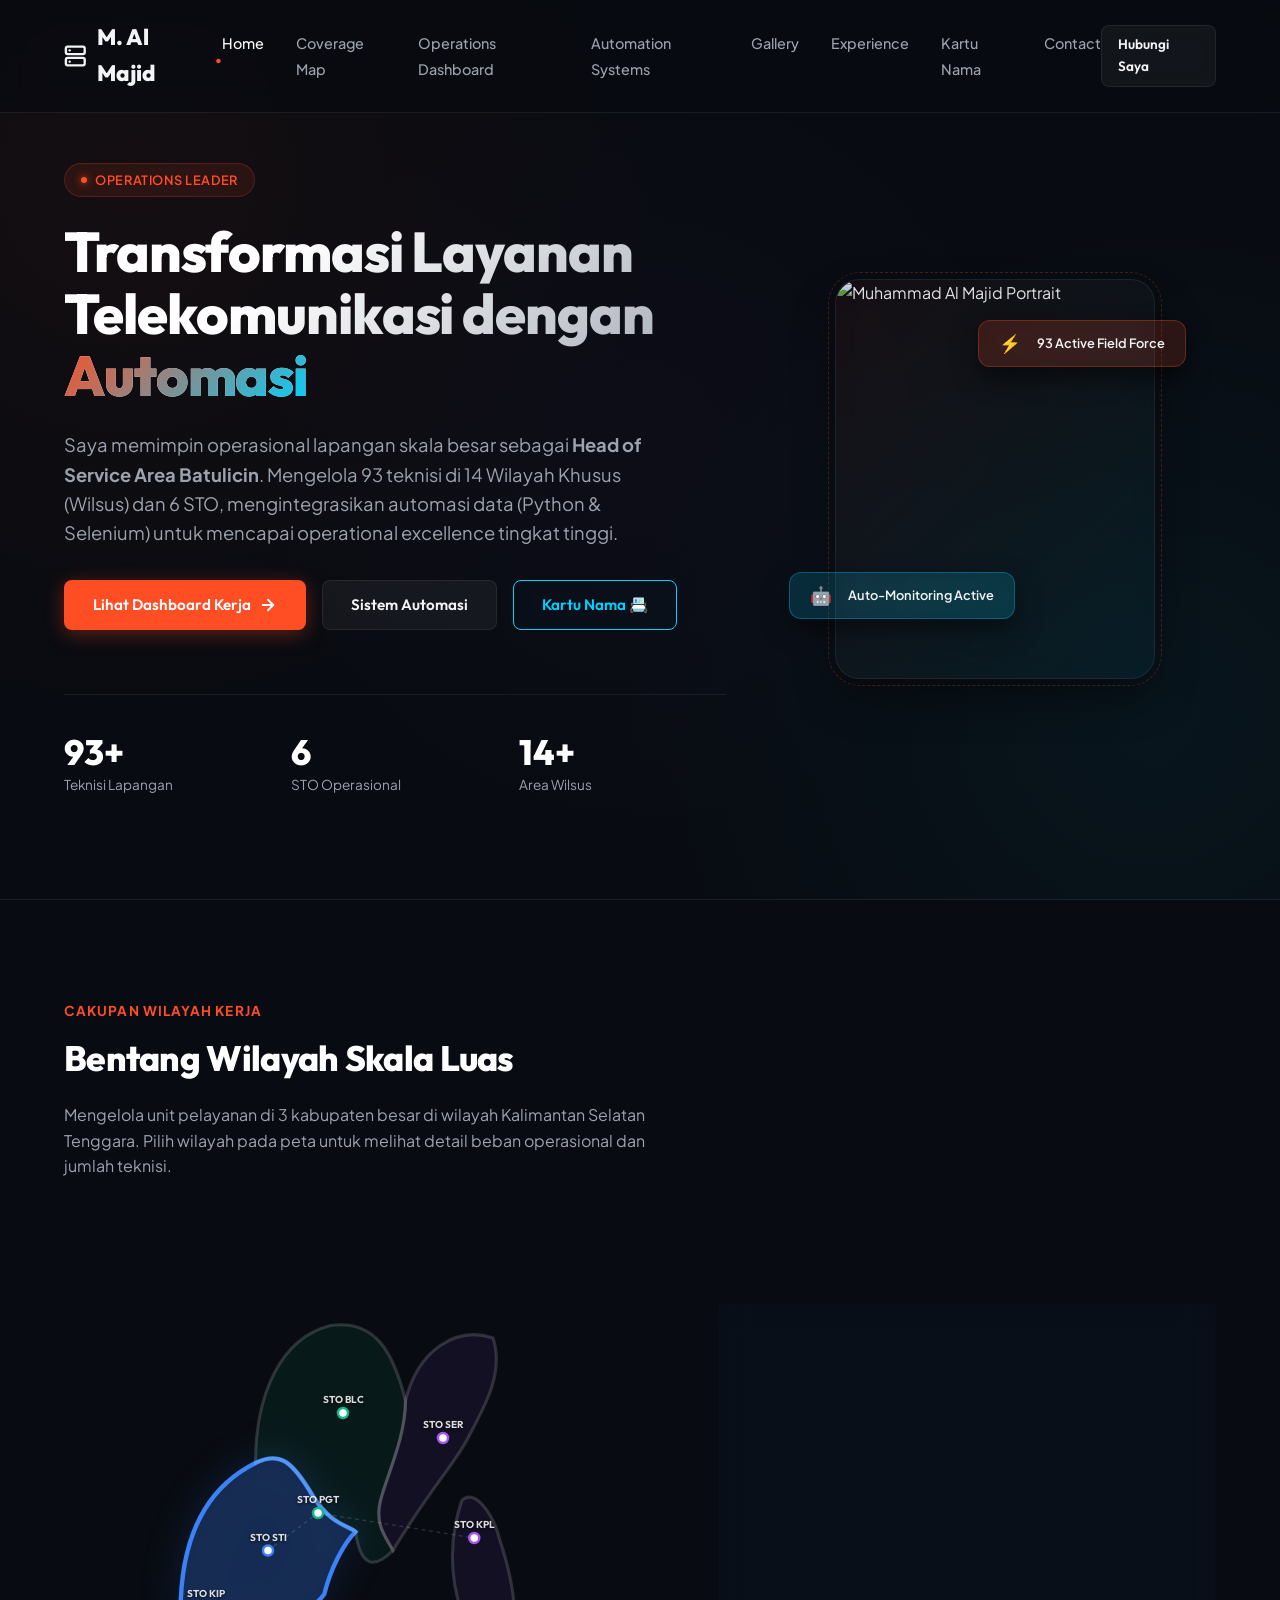
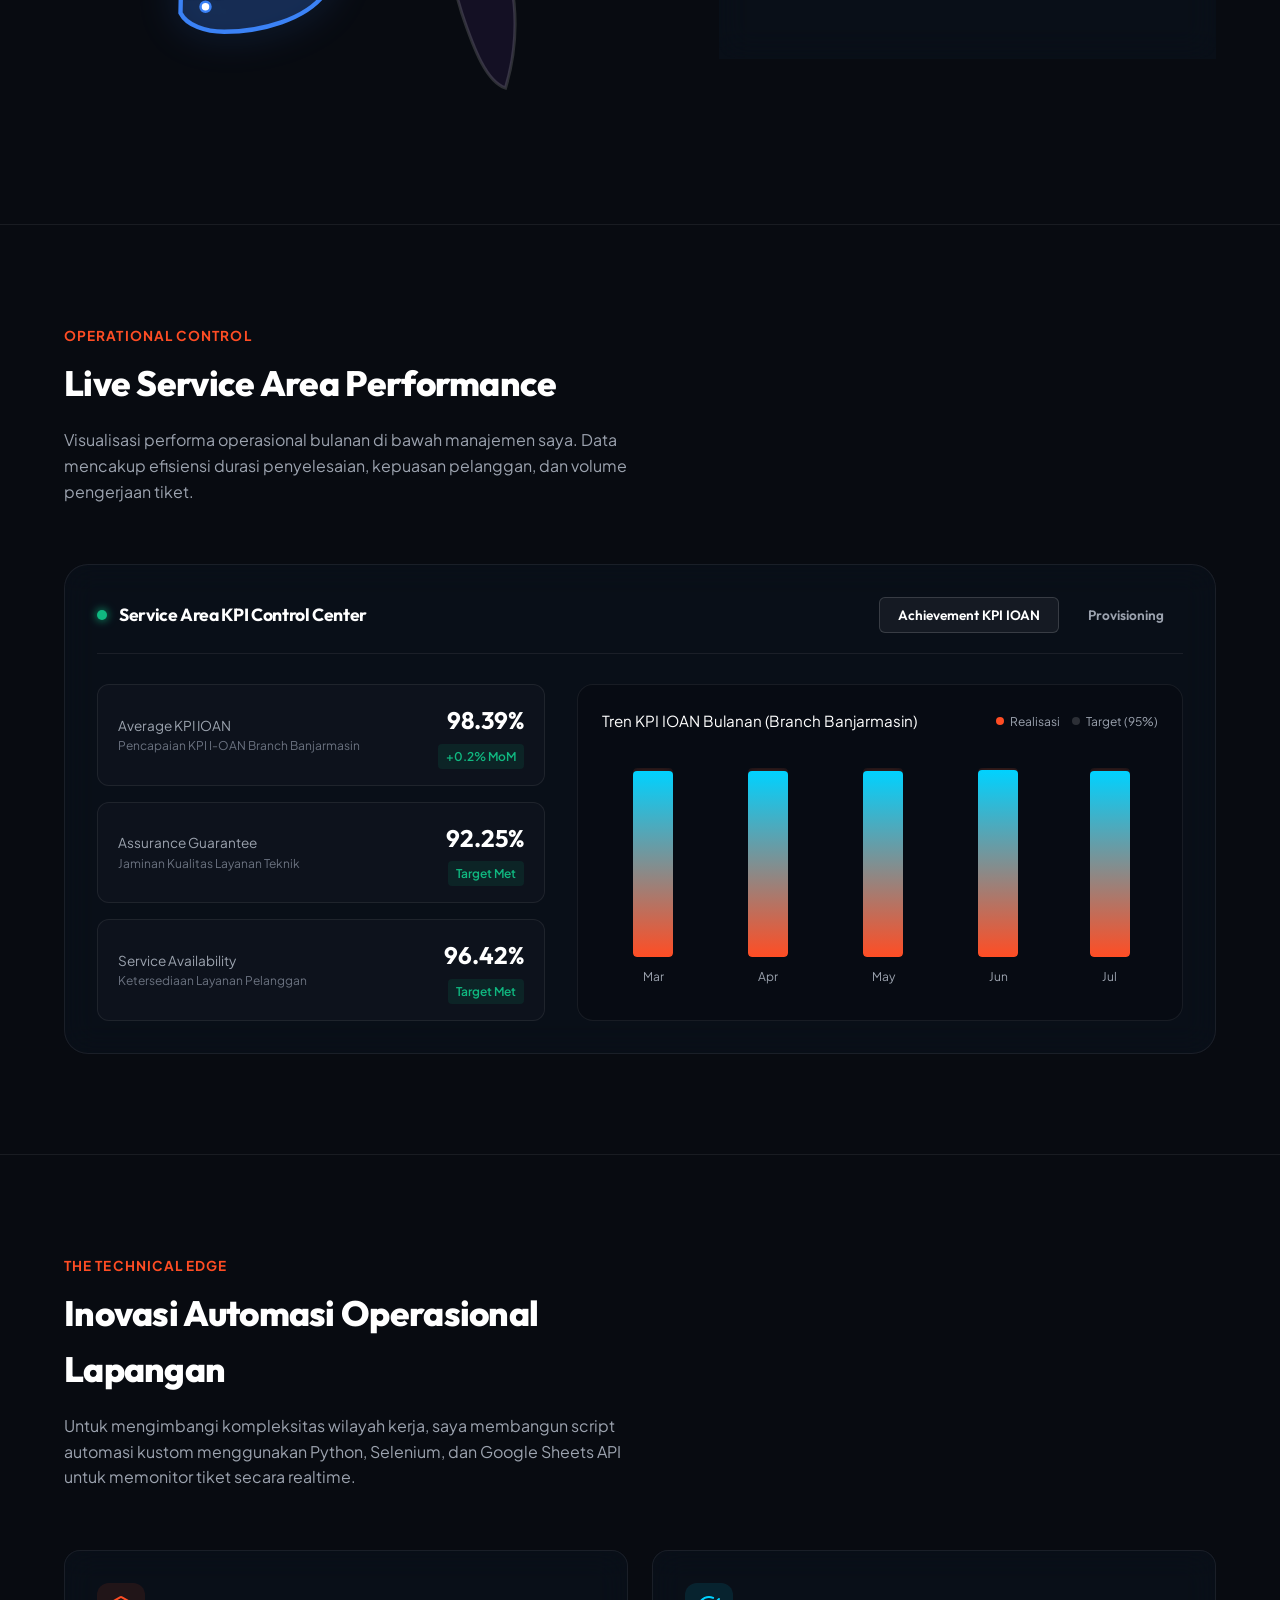
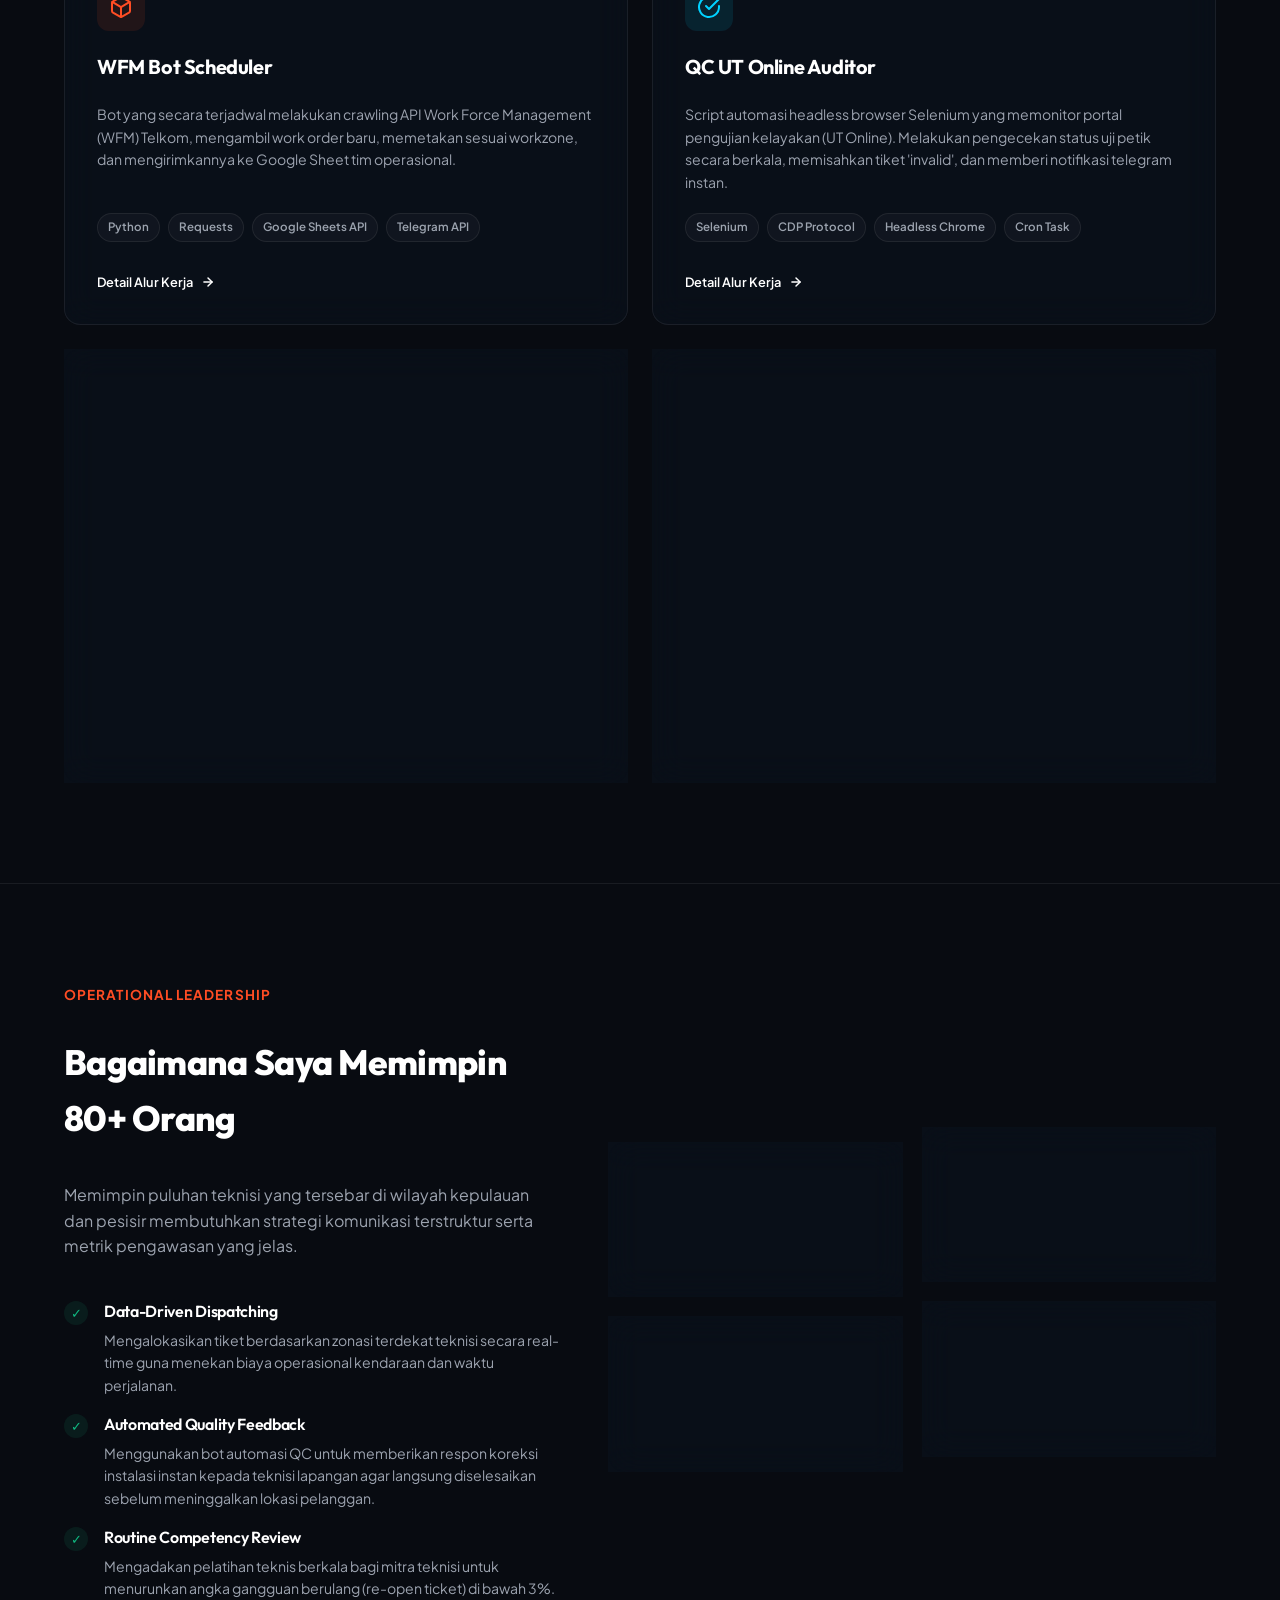
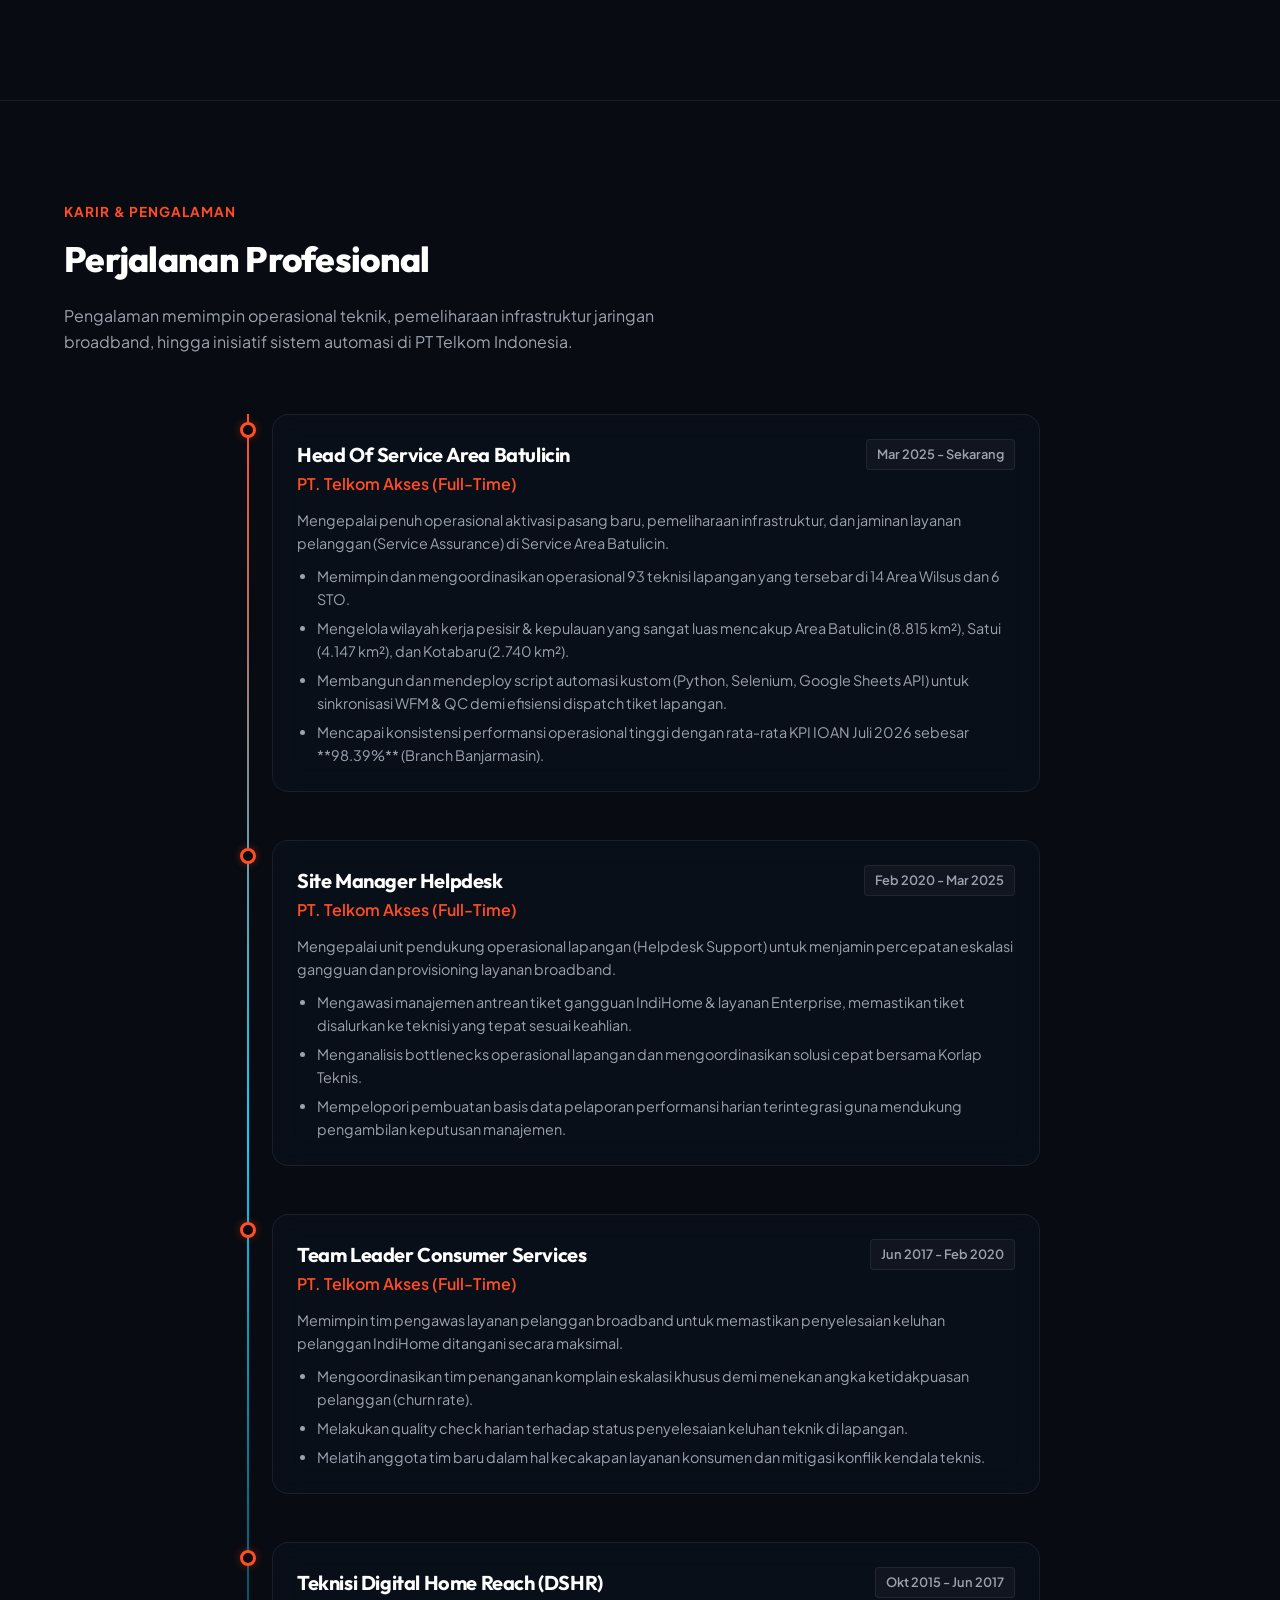
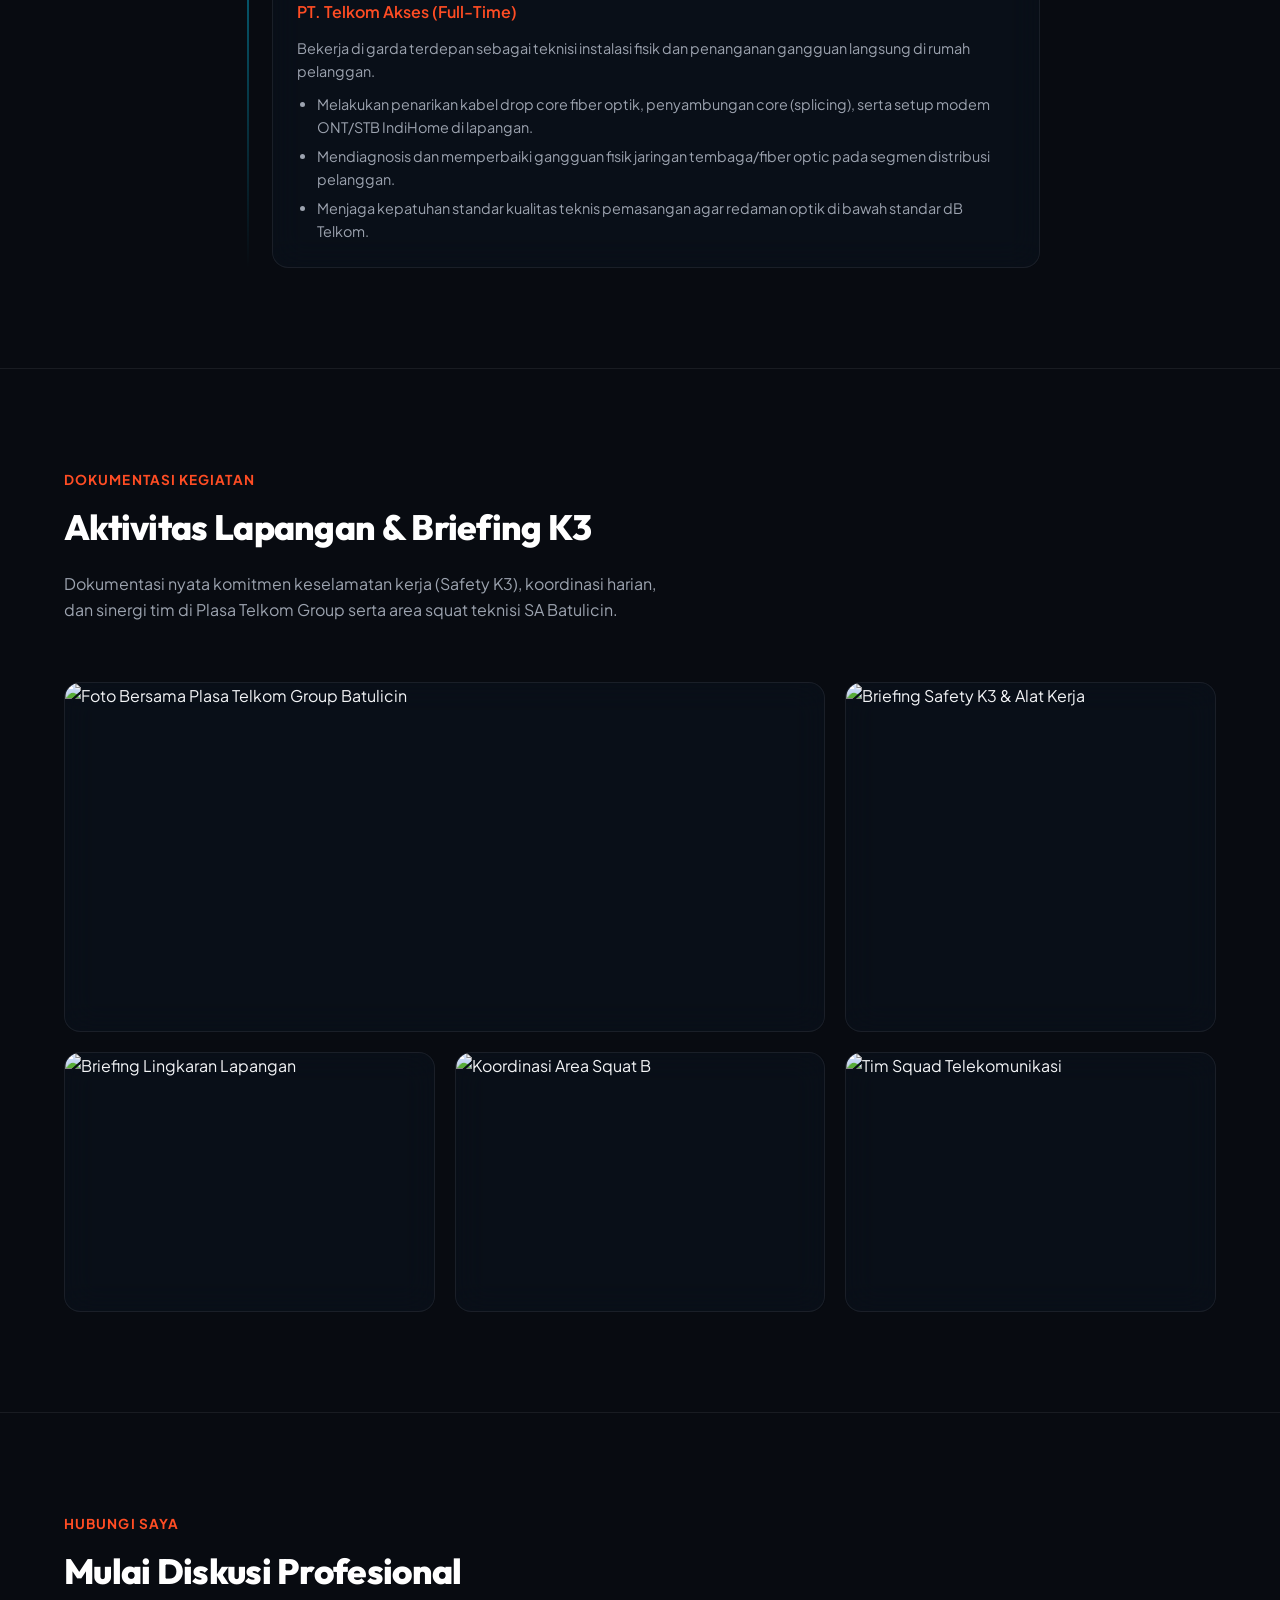
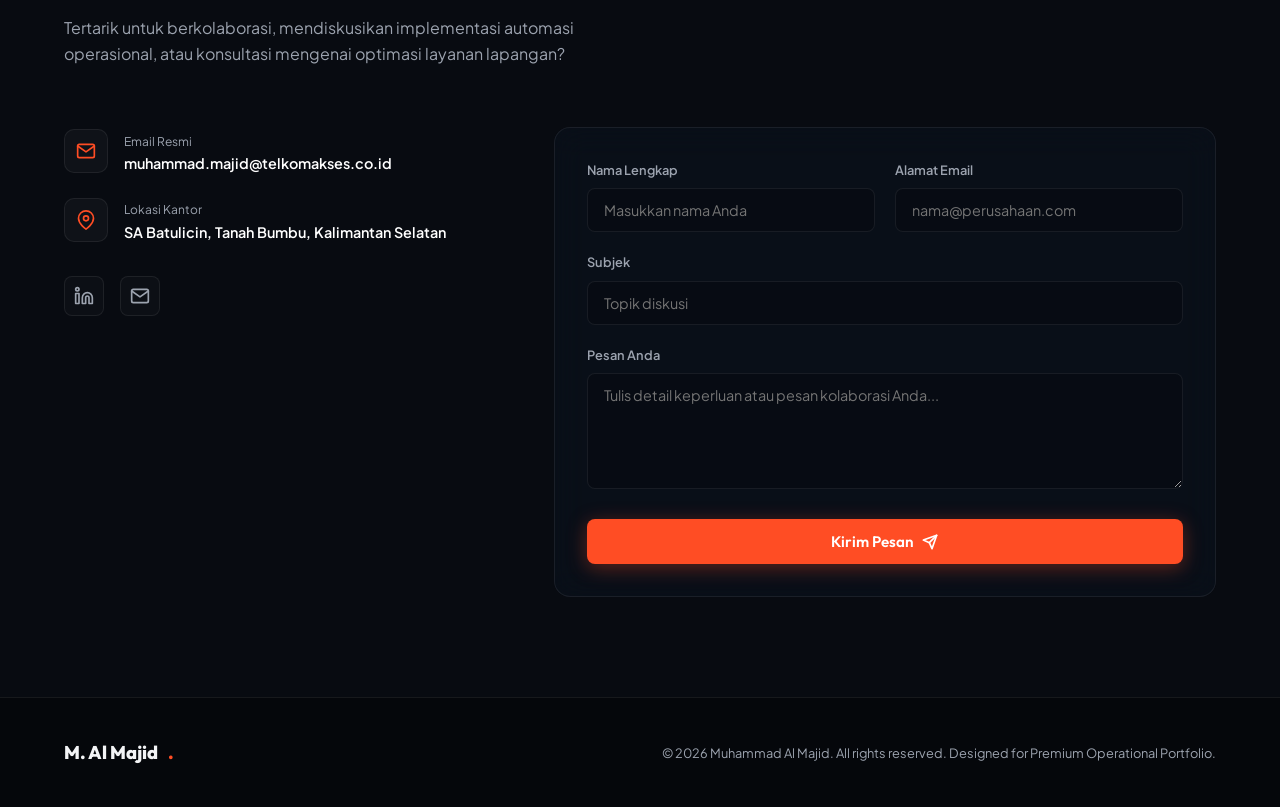
==== index.html @ 00df5379 "Add files via upload" ====
<!DOCTYPE html>
<html lang="id">
<head>
    <meta charset="UTF-8">
    <meta name="viewport" content="width=device-width, initial-scale=1.0">
    
    <!-- SEO Optimization -->
    <title>Muhammad Al Majid | Head of Service Area & Operations Automation Architect</title>
    <meta name="description" content="Portfolio professional Muhammad Al Majid - Head of Service Area SA Batulicin. Memimpin 80+ teknisi di 3 kabupaten dengan pendekatan modern berbasis automasi sistem (Python, Selenium, APIs).">
    <meta name="keywords" content="Muhammad Al Majid, Head of Service Area, SA Batulicin, Telkom Indonesia, WFM Automation, QC Automation, Operations Leader, Telecom Service Assurance">
    <meta name="author" content="Muhammad Al Majid">
    
    <!-- Stylesheets -->
    <link rel="stylesheet" href="styles.css">
</head>
<body>

    <!-- ==========================================================================
         NAVIGATION
         ========================================================================== -->
    <nav>
        <div class="container nav-container">
            <a href="#" class="logo" id="nav-logo">
                <svg width="24" height="24" viewBox="0 0 24 24" fill="none" stroke="currentColor" stroke-width="2.5" stroke-linecap="round" stroke-linejoin="round"><rect x="2" y="2" width="20" height="8" rx="2" ry="2"></rect><rect x="2" y="14" width="20" height="8" rx="2" ry="2"></rect><line x1="6" y1="6" x2="6.01" y2="6"></line><line x1="6" y1="18" x2="6.01" y2="18"></line></svg>
                M. Al Majid<span>.</span>
            </a>
            <ul class="nav-links">
                <li><a href="#home" class="active" id="link-home">Home</a></li>
                <li><a href="#coverage" id="link-coverage">Coverage Map</a></li>
                <li><a href="#dashboard" id="link-dashboard">Operations Dashboard</a></li>
                <li><a href="#automation" id="link-automation">Automation Systems</a></li>
                <li><a href="#gallery" id="link-gallery">Gallery</a></li>
                <li><a href="#experience" id="link-experience">Experience</a></li>
                <li><a href="card.html" id="link-card">Kartu Nama</a></li>
                <li><a href="#contact" id="link-contact">Contact</a></li>
            </ul>
            <a href="#contact" class="btn btn-secondary" style="padding: 8px 16px; font-size: 0.85rem;" id="nav-cta">Hubungi Saya</a>
        </div>
    </nav>

    <!-- ==========================================================================
         HERO SECTION
         ========================================================================== -->
    <section id="home" class="hero">
        <div class="container hero-grid">
            <div class="hero-content">
                <div class="hero-badge" id="hero-badge-tag">
                    <span></span> Operations Leader
                </div>
                <h1 class="hero-title text-gradient" id="hero-main-title">
                    Transformasi Layanan Telekomunikasi dengan <span class="text-gradient-primary">Automasi</span>
                </h1>
                <p class="hero-subtitle" id="hero-desc">
                    Saya memimpin operasional lapangan skala besar sebagai <strong>Head of Service Area Batulicin</strong>. Mengelola 93 teknisi di 14 Wilayah Khusus (Wilsus) dan 6 STO, mengintegrasikan automasi data (Python & Selenium) untuk mencapai operational excellence tingkat tinggi.
                </p>
                <div class="hero-actions">
                    <a href="#dashboard" class="btn btn-primary" id="hero-btn-primary">
                        Lihat Dashboard Kerja
                        <svg width="18" height="18" viewBox="0 0 24 24" fill="none" stroke="currentColor" stroke-width="2.5" stroke-linecap="round" stroke-linejoin="round"><line x1="5" y1="12" x2="19" y2="12"></line><polyline points="12 5 19 12 12 19"></polyline></svg>
                    </a>
                    <a href="#automation" class="btn btn-secondary" id="hero-btn-secondary">Sistem Automasi</a>
                    <a href="card.html" class="btn btn-secondary" id="hero-btn-card" style="border-color: var(--secondary); color: var(--secondary); background: rgba(0, 210, 255, 0.02); display: inline-flex; align-items: center; gap: 8px;">
                        Kartu Nama 📇
                    </a>
                </div>
                <div class="hero-stats">
                    <div class="stat-item" id="stat-technicians">
                        <span class="stat-number" data-target="93">0</span>
                        <span class="stat-label">Teknisi Lapangan</span>
                    </div>
                    <div class="stat-item" id="stat-regencies">
                        <span class="stat-number" data-target="6">0</span>
                        <span class="stat-label">STO Operasional</span>
                    </div>
                    <div class="stat-item" id="stat-sla">
                        <span class="stat-number" data-target="14">0</span>
                        <span class="stat-label">Area Wilsus</span>
                    </div>
                </div>
            </div>
            
            <div class="hero-visual" id="hero-visual-graphics">
                <div class="profile-image-container">
                    <img src="img/profile.png" alt="Muhammad Al Majid Portrait" class="profile-img">
                    <div class="glass-card tech-floating-card floating-card-1" style="background: rgba(255, 77, 36, 0.15); border-color: rgba(255, 77, 36, 0.3);">
                        <span style="font-size: 1.1rem; margin-right: 6px; line-height: 1;">⚡</span>
                        <span>93 Active Field Force</span>
                    </div>
                    <div class="glass-card tech-floating-card floating-card-2" style="background: rgba(0, 210, 255, 0.15); border-color: rgba(0, 210, 255, 0.3);">
                        <span style="font-size: 1.1rem; margin-right: 6px; line-height: 1;">🤖</span>
                        <span>Auto-Monitoring Active</span>
                    </div>
                </div>
            </div>
        </div>
    </section>

    <!-- ==========================================================================
         INTERACTIVE COVERAGE MAP SECTION
         ========================================================================== -->
    <section id="coverage">
        <div class="container">
            <div class="section-header" id="coverage-header">
                <span class="section-pretitle">Cakupan Wilayah Kerja</span>
                <h2 class="section-title">Bentang Wilayah Skala Luas</h2>
                <p class="section-desc">Mengelola unit pelayanan di 3 kabupaten besar di wilayah Kalimantan Selatan Tenggara. Pilih wilayah pada peta untuk melihat detail beban operasional dan jumlah teknisi.</p>
            </div>
            
            <div class="map-grid">
                <div class="map-container" id="map-interactive-wrapper">
                    <!-- SVG Map representing Kotabaru, Batulicin, Satui with high fidelity curves and STO nodes -->
                    <svg class="map-svg" viewBox="0 0 400 350" id="map-svg-element">
                        <g>
                            <!-- Satui (Blue/Accent) -->
                            <path class="map-region region-satui active" data-region="satui" d="M 50,280 C 50,220 70,180 110,160 C 130,150 140,160 155,185 C 170,210 185,210 190,215 C 180,225 170,245 165,265 C 150,285 115,295 85,295 C 70,295 55,290 50,280 Z"></path>
                            <!-- Batulicin (Green/Primary) -->
                            <path class="map-region region-batulicin" data-region="batulicin" d="M 110,160 C 110,105 130,60 170,50 C 205,45 220,70 230,110 C 230,140 215,170 210,190 C 205,210 215,220 220,230 C 210,240 195,250 190,215 C 185,210 170,210 155,185 C 140,160 130,150 110,160 Z"></path>
                            <!-- Kotabaru Mainland (Purple/Secondary) -->
                            <path class="map-region region-kotabaru" data-region="kotabaru" d="M 230,110 C 240,70 270,50 300,60 C 310,90 290,120 280,140 C 270,160 250,180 220,230 C 215,220 205,210 210,190 C 215,170 230,140 230,110 Z"></path>
                            <!-- Kotabaru Island/Pulau Laut (Purple/Secondary) -->
                            <path class="map-region region-kotabaru" data-region="kotabaru" d="M 275,190 C 285,180 300,200 305,220 C 315,250 325,290 310,340 C 295,335 285,310 275,280 C 265,250 265,220 275,190 Z"></path>
                            
                            <!-- Custom styling map markers / connections -->
                            <line x1="160" y1="200" x2="285" y2="220" stroke="rgba(255,255,255,0.15)" stroke-dasharray="3,3"></line>
                            <line x1="120" y1="230" x2="160" y2="200" stroke="rgba(255,255,255,0.15)" stroke-dasharray="3,3"></line>

                            <!-- STO pulsing markers -->
                            <g class="sto-markers">
                                <circle cx="180" cy="120" r="4" class="sto-dot" data-sto="BLC"></circle>
                                <text x="180" y="112" class="sto-text">STO BLC</text>
                                
                                <circle cx="160" cy="200" r="4" class="sto-dot" data-sto="PGT"></circle>
                                <text x="160" y="192" class="sto-text">STO PGT</text>
                                
                                <circle cx="120" cy="230" r="4" class="sto-dot" data-sto="STI"></circle>
                                <text x="120" y="222" class="sto-text">STO STI</text>
                                
                                <circle cx="70" cy="275" r="4" class="sto-dot" data-sto="KIP"></circle>
                                <text x="70" y="267" class="sto-text">STO KIP</text>
                                
                                <circle cx="260" cy="140" r="4" class="sto-dot" data-sto="SER"></circle>
                                <text x="260" y="132" class="sto-text">STO SER</text>
                                
                                <circle cx="285" cy="220" r="4" class="sto-dot" data-sto="KPL"></circle>
                                <text x="285" y="212" class="sto-text">STO KPL</text>
                            </g>
                        </g>
                    </svg>
                </div>
                
                <div class="map-details" id="map-details-area">
                    <!-- Dinamic card updated by JS -->
                    <div class="glass-card map-details-card" id="region-card">
                        <h3 id="region-title"><span style="background-color: #3b82f6;"></span> Area Satui</h3>
                        <div class="map-stats-grid">
                            <div class="map-stat-box">
                                <span class="map-stat-val" id="val-technicians">30 Orang</span>
                                <span class="map-stat-lbl">Teknisi Aktif</span>
                            </div>
                            <div class="map-stat-box">
                                <span class="map-stat-val" id="val-workzones">2 STO</span>
                                <span class="map-stat-lbl">Workzone (STI, KIP)</span>
                            </div>
                            <div class="map-stat-box">
                                <span class="map-stat-val" id="val-volume">110 Order/Day</span>
                                <span class="map-stat-lbl">Volume Tiket Harian</span>
                            </div>
                            <div class="map-stat-box">
                                <span class="map-stat-val" id="val-sla">98.6%</span>
                                <span class="map-stat-lbl">KPI IOAN Achievement</span>
                            </div>
                        </div>
                    </div>
                </div>
            </div>
        </div>
    </section>

    <!-- ==========================================================================
         OPERATIONS DASHBOARD SECTION
         ========================================================================== -->
    <section id="dashboard">
        <div class="container">
            <div class="section-header" id="dashboard-header">
                <span class="section-pretitle">Operational Control</span>
                <h2 class="section-title">Live Service Area Performance</h2>
                <p class="section-desc">Visualisasi performa operasional bulanan di bawah manajemen saya. Data mencakup efisiensi durasi penyelesaian, kepuasan pelanggan, dan volume pengerjaan tiket.</p>
            </div>
            
            <div class="glass-card dashboard-card" id="dashboard-panel">
                <div class="dashboard-nav">
                    <div class="dashboard-title-area">
                        <div class="dashboard-pulse"></div>
                        <h3 style="font-size: 1.1rem;">Service Area KPI Control Center</h3>
                    </div>
                    <div class="dashboard-tabs" id="dash-tabs">
                        <button class="tab-btn active" data-tab="sla" id="btn-tab-sla">Achievement KPI IOAN</button>
                        <button class="tab-btn" data-tab="mttr" id="btn-tab-mttr">Provisioning</button>
                    </div>
                </div>
                
                <div class="dashboard-body">
                    <div class="dashboard-metrics" id="dash-metrics-container">
                        <!-- Content dynamically loaded by JS -->
                        <div class="metric-row">
                            <div class="metric-info">
                                <span class="metric-name">Average KPI IOAN</span>
                                <span class="metric-desc">Pencapaian KPI I-OAN Branch Banjarmasin</span>
                            </div>
                            <div style="display:flex; flex-direction:column; align-items:flex-end;">
                                <span class="metric-value" id="val-metric-main">98.39%</span>
                                <span class="metric-trend trend-up" id="val-metric-sub">+0.2% MoM</span>
                            </div>
                        </div>
                        <div class="metric-row">
                            <div class="metric-info">
                                <span class="metric-name">Assurance Guarantee</span>
                                <span class="metric-desc">Jaminan Kualitas Layanan Teknik</span>
                            </div>
                            <div style="display:flex; flex-direction:column; align-items:flex-end;">
                                <span class="metric-value" id="val-metric-sec1">92.25%</span>
                                <span class="metric-trend trend-up">Target Met</span>
                            </div>
                        </div>
                        <div class="metric-row">
                            <div class="metric-info">
                                <span class="metric-name">Service Availability</span>
                                <span class="metric-desc">Ketersediaan Layanan Pelanggan</span>
                            </div>
                            <div style="display:flex; flex-direction:column; align-items:flex-end;">
                                <span class="metric-value" id="val-metric-sec2">96.42%</span>
                                <span class="metric-trend trend-up">Target Met</span>
                            </div>
                        </div>
                    </div>
                    
                    <div class="visualization-panel">
                        <div class="chart-header">
                            <span class="chart-title" id="chart-panel-title">Tren KPI IOAN Bulanan (Branch Banjarmasin)</span>
                            <div class="chart-legend">
                                <div class="legend-item"><span class="legend-color" style="background: var(--primary);"></span> Realisasi</div>
                                <div class="legend-item"><span class="legend-color" style="background: rgba(255,255,255,0.15);"></span> Target (95%)</div>
                            </div>
                        </div>
                        
                        <div class="chart-content" id="chart-container">
                            <!-- Custom CSS-based Bars loaded by JS -->
                            <div class="chart-bar-wrapper">
                                <div class="chart-value-hover">98.1%</div>
                                <div class="chart-bar-container">
                                    <div class="chart-bar" style="height: 98.1%;"></div>
                                </div>
                                <span class="chart-label">Mar</span>
                            </div>
                            <div class="chart-bar-wrapper">
                                <div class="chart-value-hover">98.4%</div>
                                <div class="chart-bar-container">
                                    <div class="chart-bar" style="height: 98.4%;"></div>
                                </div>
                                <span class="chart-label">Apr</span>
                            </div>
                            <div class="chart-bar-wrapper">
                                <div class="chart-value-hover">98.2%</div>
                                <div class="chart-bar-container">
                                    <div class="chart-bar" style="height: 98.2%;"></div>
                                </div>
                                <span class="chart-label">May</span>
                            </div>
                            <div class="chart-bar-wrapper">
                                <div class="chart-value-hover">98.5%</div>
                                <div class="chart-bar-container">
                                    <div class="chart-bar" style="height: 98.5%;"></div>
                                </div>
                                <span class="chart-label">Jun</span>
                            </div>
                            <div class="chart-bar-wrapper">
                                <div class="chart-value-hover">98.39%</div>
                                <div class="chart-bar-container">
                                    <div class="chart-bar" style="height: 98.39%;"></div>
                                </div>
                                <span class="chart-label">Jul</span>
                            </div>
                        </div>
                    </div>
            </div>
        </div>
    </section>

    <!-- ==========================================================================
         AUTOMATION SYSTEMS SHOWCASE SECTION
         ========================================================================== -->
    <section id="automation">
        <div class="container">
            <div class="section-header" id="automation-header">
                <span class="section-pretitle">The Technical Edge</span>
                <h2 class="section-title">Inovasi Automasi Operasional Lapangan</h2>
                <p class="section-desc">Untuk mengimbangi kompleksitas wilayah kerja, saya membangun script automasi kustom menggunakan Python, Selenium, dan Google Sheets API untuk memonitor tiket secara realtime.</p>
            </div>
            
            <div class="automation-grid" id="automation-cards-wrapper">
                <!-- WFM Automation Card -->
                <div class="glass-card auto-card" id="card-wfm-bot">
                    <div class="auto-icon-wrapper">
                        <svg width="24" height="24" viewBox="0 0 24 24" fill="none" stroke="currentColor" stroke-width="2" stroke-linecap="round" stroke-linejoin="round"><path d="M21 16V8a2 2 0 0 0-1-1.73l-7-4a2 2 0 0 0-2 0l-7 4A2 2 0 0 0 3 8v8a2 2 0 0 0 1 1.73l7 4a2 2 0 0 0 2 0l7-4A2 2 0 0 0 21 16z"></path><polyline points="3.27 6.96 12 12.01 20.73 6.96"></polyline><line x1="12" y1="22.08" x2="12" y2="12"></line></svg>
                    </div>
                    <h3 class="auto-title">WFM Bot Scheduler</h3>
                    <p class="auto-desc">Bot yang secara terjadwal melakukan crawling API Work Force Management (WFM) Telkom, mengambil work order baru, memetakan sesuai workzone, dan mengirimkannya ke Google Sheet tim operasional.</p>
                    <div class="auto-tech-tags">
                        <span class="tech-tag">Python</span>
                        <span class="tech-tag">Requests</span>
                        <span class="tech-tag">Google Sheets API</span>
                        <span class="tech-tag">Telegram API</span>
                    </div>
                    <span class="auto-btn">
                        Detail Alur Kerja
                        <svg width="14" height="14" viewBox="0 0 24 24" fill="none" stroke="currentColor" stroke-width="2.5" stroke-linecap="round" stroke-linejoin="round"><line x1="5" y1="12" x2="19" y2="12"></line><polyline points="12 5 19 12 12 19"></polyline></svg>
                    </span>
                </div>
                
                <!-- UT online QC Automation Card -->
                <div class="glass-card auto-card" id="card-qc-bot">
                    <div class="auto-icon-wrapper">
                        <svg width="24" height="24" viewBox="0 0 24 24" fill="none" stroke="currentColor" stroke-width="2" stroke-linecap="round" stroke-linejoin="round"><path d="M22 11.08V12a10 10 0 1 1-5.93-9.14"></path><polyline points="22 4 12 14.01 9 11.01"></polyline></svg>
                    </div>
                    <h3 class="auto-title">QC UT Online Auditor</h3>
                    <p class="auto-desc">Script automasi headless browser Selenium yang memonitor portal pengujian kelayakan (UT Online). Melakukan pengecekan status uji petik secara berkala, memisahkan tiket 'invalid', dan memberi notifikasi telegram instan.</p>
                    <div class="auto-tech-tags">
                        <span class="tech-tag">Selenium</span>
                        <span class="tech-tag">CDP Protocol</span>
                        <span class="tech-tag">Headless Chrome</span>
                        <span class="tech-tag">Cron Task</span>
                    </div>
                    <span class="auto-btn">
                        Detail Alur Kerja
                        <svg width="14" height="14" viewBox="0 0 24 24" fill="none" stroke="currentColor" stroke-width="2.5" stroke-linecap="round" stroke-linejoin="round"><line x1="5" y1="12" x2="19" y2="12"></line><polyline points="12 5 19 12 12 19"></polyline></svg>
                    </span>
                </div>
                
                <!-- Kawan Scraper Card -->
                <div class="glass-card auto-card" id="card-kawan-scraper">
                    <div class="auto-icon-wrapper">
                        <svg width="24" height="24" viewBox="0 0 24 24" fill="none" stroke="currentColor" stroke-width="2" stroke-linecap="round" stroke-linejoin="round"><path d="M17 21v-2a4 4 0 0 0-4-4H5a4 4 0 0 0-4 4v2"></path><circle cx="9" cy="7" r="4"></circle><path d="M23 21v-2a4 4 0 0 0-3-3.87"></path><path d="M16 3.13a4 4 0 0 1 0 7.75"></path></svg>
                    </div>
                    <h3 class="auto-title">Kawan Assurance Sync</h3>
                    <p class="auto-desc">Mengintegrasikan data performa gangguan lapangan per sektor secara Month-to-Date (MTD). Memanfaatkan autentikasi cookie browser aktif untuk mengunduh laporan status jaminan kualitas layanan.</p>
                    <div class="auto-tech-tags">
                        <span class="tech-tag">Python Pandas</span>
                        <span class="tech-tag">Requests Session</span>
                        <span class="tech-tag">Cookie Sharing</span>
                        <span class="tech-tag">GSpread</span>
                    </div>
                    <span class="auto-btn">
                        Detail Alur Kerja
                        <svg width="14" height="14" viewBox="0 0 24 24" fill="none" stroke="currentColor" stroke-width="2.5" stroke-linecap="round" stroke-linejoin="round"><line x1="5" y1="12" x2="19" y2="12"></line><polyline points="12 5 19 12 12 19"></polyline></svg>
                    </span>
                </div>

                <!-- IBooster Bima Card (Proactive FFG) -->
                <div class="glass-card auto-card" id="card-ibooster-bot">
                    <div class="auto-icon-wrapper" style="background: rgba(168, 85, 247, 0.1); border-color: rgba(168, 85, 247, 0.2); color: var(--purple-glow);">
                        <svg width="24" height="24" viewBox="0 0 24 24" fill="none" stroke="currentColor" stroke-width="2" stroke-linecap="round" stroke-linejoin="round" style="color: #a855f7;"><path d="M18 8A6 6 0 0 0 6 8c0 7-3 9-3 9h18s-3-2-3-9"></path><path d="M13.73 21a2 2 0 0 1-3.46 0"></path><path d="M2 10h4"></path><path d="M22 10h-4"></path></svg>
                    </div>
                    <h3 class="auto-title">IBooster Bima Sync (Proactive FFG)</h3>
                    <p class="auto-desc">Bot mitigasi preventif FFG yang memantau status port loss power secara real-time (iBooster DB Access). Jika ada kendala jaringan, bot otomatis mengabari pelanggan via WhatsApp sebelum mereka melapor (preventif), kemudian meneruskan balasan mereka ke grup Telegram teknisi agar langsung diperbaiki.</p>
                    <div class="auto-tech-tags">
                        <span class="tech-tag">Python Selenium</span>
                        <span class="tech-tag">gspread</span>
                        <span class="tech-tag">iBooster API</span>
                        <span class="tech-tag">WhatsApp Gateway API</span>
                        <span class="tech-tag">Telegram Bot API</span>
                    </div>
                    <span class="auto-btn">
                        Detail Alur Kerja
                        <svg width="14" height="14" viewBox="0 0 24 24" fill="none" stroke="currentColor" stroke-width="2.5" stroke-linecap="round" stroke-linejoin="round"><line x1="5" y1="12" x2="19" y2="12"></line><polyline points="12 5 19 12 12 19"></polyline></svg>
                    </span>
                </div>
            </div>
        </div>
    </section>

    <!-- ==========================================================================
         LEADERSHIP METRICS
         ========================================================================== -->
    <section id="leadership">
        <div class="container">
            <div class="leadership-grid" id="leadership-wrapper">
                <div class="leadership-content" id="leadership-core-values">
                    <span class="section-pretitle">Operational Leadership</span>
                    <h2 class="section-title">Bagaimana Saya Memimpin 80+ Orang</h2>
                    <p class="section-desc" style="color: var(--text-secondary); margin-bottom: 20px;">Memimpin puluhan teknisi yang tersebar di wilayah kepulauan dan pesisir membutuhkan strategi komunikasi terstruktur serta metrik pengawasan yang jelas.</p>
                    
                    <ul class="value-list">
                        <li class="value-item">
                            <div class="value-icon">✓</div>
                            <div class="value-text">
                                <h4>Data-Driven Dispatching</h4>
                                <p>Mengalokasikan tiket berdasarkan zonasi terdekat teknisi secara real-time guna menekan biaya operasional kendaraan dan waktu perjalanan.</p>
                            </div>
                        </li>
                        <li class="value-item">
                            <div class="value-icon">✓</div>
                            <div class="value-text">
                                <h4>Automated Quality Feedback</h4>
                                <p>Menggunakan bot automasi QC untuk memberikan respon koreksi instalasi instan kepada teknisi lapangan agar langsung diselesaikan sebelum meninggalkan lokasi pelanggan.</p>
                            </div>
                        </li>
                        <li class="value-item">
                            <div class="value-icon">✓</div>
                            <div class="value-text">
                                <h4>Routine Competency Review</h4>
                                <p>Mengadakan pelatihan teknis berkala bagi mitra teknisi untuk menurunkan angka gangguan berulang (re-open ticket) di bawah 3%.</p>
                            </div>
                        </li>
                    </ul>
                </div>
                
                <div class="leadership-visual" id="leadership-kpis">
                    <div class="glass-card ld-card">
                        <svg width="32" height="32" viewBox="0 0 24 24" fill="none" stroke="currentColor" stroke-width="2" stroke-linecap="round" stroke-linejoin="round"><circle cx="12" cy="12" r="10"></circle><polyline points="12 6 12 12 16 14"></polyline></svg>
                        <h4 class="text-gradient">2.1 Jam</h4>
                        <p>Rata-rata MTTR Gangguan</p>
                    </div>
                    <div class="glass-card ld-card">
                        <svg width="32" height="32" viewBox="0 0 24 24" fill="none" stroke="currentColor" stroke-width="2" stroke-linecap="round" stroke-linejoin="round"><path d="M14 9V5a3 3 0 0 0-3-3l-4 9v11h11.28a2 2 0 0 0 2-1.7l1.38-9a2 2 0 0 0-2-2.3zM7 22H4a2 2 0 0 1-2-2v-7a2 2 0 0 1 2-2h3"></path></svg>
                        <h4 class="text-gradient">98.4%</h4>
                        <p>Customer Satisfaction Score</p>
                    </div>
                    <div class="glass-card ld-card">
                        <svg width="32" height="32" viewBox="0 0 24 24" fill="none" stroke="currentColor" stroke-width="2" stroke-linecap="round" stroke-linejoin="round"><path d="M22 11.08V12a10 10 0 1 1-5.93-9.14"></path><polyline points="22 4 12 14.01 9 11.01"></polyline></svg>
                        <h4 class="text-gradient">&lt; 3.0%</h4>
                        <p>Re-Open Ticket Rate</p>
                    </div>
                    <div class="glass-card ld-card">
                        <svg width="32" height="32" viewBox="0 0 24 24" fill="none" stroke="currentColor" stroke-width="2" stroke-linecap="round" stroke-linejoin="round"><polygon points="12 2 2 7 12 12 22 7 12 2"></polygon><polyline points="2 17 12 22 22 17"></polyline><polyline points="2 12 12 17 22 12"></polyline></svg>
                        <h4 class="text-gradient">6 Zona</h4>
                        <p>Zonasi Distribusi Kerja</p>
                    </div>
                </div>
            </div>
        </div>
    </section>

    <!-- ==========================================================================
         CAREER TIMELINE SECTION
         ========================================================================== -->
    <section id="experience">
        <div class="container">
            <div class="section-header" id="experience-header">
                <span class="section-pretitle">Karir & Pengalaman</span>
                <h2 class="section-title">Perjalanan Profesional</h2>
                <p class="section-desc">Pengalaman memimpin operasional teknik, pemeliharaan infrastruktur jaringan broadband, hingga inisiatif sistem automasi di PT Telkom Indonesia.</p>
            </div>
            
            <div class="timeline" id="experience-timeline">
                <!-- Timeline Item 1 -->
                <div class="timeline-item">
                    <div class="timeline-dot"></div>
                    <div class="glass-card timeline-content">
                        <div class="timeline-header">
                            <div>
                                <h3 class="timeline-role">Head Of Service Area Batulicin</h3>
                                <span class="timeline-company">PT. Telkom Akses (Full-Time)</span>
                            </div>
                            <span class="timeline-date">Mar 2025 - Sekarang</span>
                        </div>
                        <div class="timeline-desc">
                            Mengepalai penuh operasional aktivasi pasang baru, pemeliharaan infrastruktur, dan jaminan layanan pelanggan (Service Assurance) di Service Area Batulicin.
                            <ul>
                                <li>Memimpin dan mengoordinasikan operasional 93 teknisi lapangan yang tersebar di 14 Area Wilsus dan 6 STO.</li>
                                <li>Mengelola wilayah kerja pesisir & kepulauan yang sangat luas mencakup Area Batulicin (8.815 km²), Satui (4.147 km²), dan Kotabaru (2.740 km²).</li>
                                <li>Membangun dan mendeploy script automasi kustom (Python, Selenium, Google Sheets API) untuk sinkronisasi WFM & QC demi efisiensi dispatch tiket lapangan.</li>
                                <li>Mencapai konsistensi performansi operasional tinggi dengan rata-rata KPI IOAN Juli 2026 sebesar **98.39%** (Branch Banjarmasin).</li>
                            </ul>
                        </div>
                    </div>
                </div>
                
                <!-- Timeline Item 2 -->
                <div class="timeline-item">
                    <div class="timeline-dot"></div>
                    <div class="glass-card timeline-content">
                        <div class="timeline-header">
                            <div>
                                <h3 class="timeline-role">Site Manager Helpdesk</h3>
                                <span class="timeline-company">PT. Telkom Akses (Full-Time)</span>
                            </div>
                            <span class="timeline-date">Feb 2020 - Mar 2025</span>
                        </div>
                        <div class="timeline-desc">
                            Mengepalai unit pendukung operasional lapangan (Helpdesk Support) untuk menjamin percepatan eskalasi gangguan dan provisioning layanan broadband.
                            <ul>
                                <li>Mengawasi manajemen antrean tiket gangguan IndiHome & layanan Enterprise, memastikan tiket disalurkan ke teknisi yang tepat sesuai keahlian.</li>
                                <li>Menganalisis bottlenecks operasional lapangan dan mengoordinasikan solusi cepat bersama Korlap Teknis.</li>
                                <li>Mempelopori pembuatan basis data pelaporan performansi harian terintegrasi guna mendukung pengambilan keputusan manajemen.</li>
                            </ul>
                        </div>
                    </div>
                </div>

                <!-- Timeline Item 3 -->
                <div class="timeline-item">
                    <div class="timeline-dot"></div>
                    <div class="glass-card timeline-content">
                        <div class="timeline-header">
                            <div>
                                <h3 class="timeline-role">Team Leader Consumer Services</h3>
                                <span class="timeline-company">PT. Telkom Akses (Full-Time)</span>
                            </div>
                            <span class="timeline-date">Jun 2017 - Feb 2020</span>
                        </div>
                        <div class="timeline-desc">
                            Memimpin tim pengawas layanan pelanggan broadband untuk memastikan penyelesaian keluhan pelanggan IndiHome ditangani secara maksimal.
                            <ul>
                                <li>Mengoordinasikan tim penanganan komplain eskalasi khusus demi menekan angka ketidakpuasan pelanggan (churn rate).</li>
                                <li>Melakukan quality check harian terhadap status penyelesaian keluhan teknik di lapangan.</li>
                                <li>Melatih anggota tim baru dalam hal kecakapan layanan konsumen dan mitigasi konflik kendala teknis.</li>
                            </ul>
                        </div>
                    </div>
                </div>

                <!-- Timeline Item 4 -->
                <div class="timeline-item">
                    <div class="timeline-dot"></div>
                    <div class="glass-card timeline-content">
                        <div class="timeline-header">
                            <div>
                                <h3 class="timeline-role">Teknisi Digital Home Reach (DSHR)</h3>
                                <span class="timeline-company">PT. Telkom Akses (Full-Time)</span>
                            </div>
                            <span class="timeline-date">Okt 2015 - Jun 2017</span>
                        </div>
                        <div class="timeline-desc">
                            Bekerja di garda terdepan sebagai teknisi instalasi fisik dan penanganan gangguan langsung di rumah pelanggan.
                            <ul>
                                <li>Melakukan penarikan kabel drop core fiber optik, penyambungan core (splicing), serta setup modem ONT/STB IndiHome di lapangan.</li>
                                <li>Mendiagnosis dan memperbaiki gangguan fisik jaringan tembaga/fiber optic pada segmen distribusi pelanggan.</li>
                                <li>Menjaga kepatuhan standar kualitas teknis pemasangan agar redaman optik di bawah standar dB Telkom.</li>
                            </ul>
                        </div>
                    </div>
                </div>
            </div>
        </div>
    </section>

    <!-- ==========================================================================
         GALLERY SECTION
         ========================================================================== -->
    <section id="gallery">
        <div class="container">
            <div class="section-header" id="gallery-header">
                <span class="section-pretitle">Dokumentasi Kegiatan</span>
                <h2 class="section-title">Aktivitas Lapangan & Briefing K3</h2>
                <p class="section-desc">Dokumentasi nyata komitmen keselamatan kerja (Safety K3), koordinasi harian, dan sinergi tim di Plasa Telkom Group serta area squat teknisi SA Batulicin.</p>
            </div>
            
            <div class="gallery-grid" id="gallery-container">
                <div class="glass-card gallery-item item-large">
                    <img src="img/plasa_telkom.jpg" alt="Foto Bersama Plasa Telkom Group Batulicin">
                    <div class="gallery-overlay">
                        <h4>Sinergi Operasional</h4>
                        <p>Foto bersama tim manajemen dan teknisi di Plasa Telkom Group Batulicin.</p>
                    </div>
                </div>
                <div class="glass-card gallery-item">
                    <img src="img/briefing2.jpg" alt="Briefing Safety K3 & Alat Kerja">
                    <div class="gallery-overlay">
                        <h4>Safety First (K3)</h4>
                        <p>Morning briefing dan inspeksi standarisasi alat pelindung diri serta tools kerja harian.</p>
                    </div>
                </div>
                <div class="glass-card gallery-item">
                    <img src="img/field1.jpg" alt="Briefing Lingkaran Lapangan">
                    <div class="gallery-overlay">
                        <h4>Target & Koordinasi</h4>
                        <p>Briefing teknis lapangan sebelum penyebaran tim ke masing-masing Wilsus.</p>
                    </div>
                </div>
                <div class="glass-card gallery-item">
                    <img src="img/briefing1.jpg" alt="Koordinasi Area Squat B">
                    <div class="gallery-overlay">
                        <h4>STO Squat Meeting</h4>
                        <p>Rapat mingguan evaluasi kendala instalasi & perbaikan di depan Squat B Batulicin.</p>
                    </div>
                </div>
                <div class="glass-card gallery-item">
                    <img src="img/briefing3.jpg" alt="Tim Squad Telekomunikasi">
                    <div class="gallery-overlay">
                        <h4>Soliditas Tim</h4>
                        <p>Kekompakan tim pengawas dan korlap dalam menjaga kehandalan jaringan telekomunikasi.</p>
                    </div>
                </div>
            </div>
        </div>
    </section>

    <!-- ==========================================================================
         CONTACT SECTION
         ========================================================================== -->
    <section id="contact" style="border-bottom: none;">
        <div class="container">
            <div class="section-header" id="contact-header">
                <span class="section-pretitle">Hubungi Saya</span>
                <h2 class="section-title">Mulai Diskusi Profesional</h2>
                <p class="section-desc">Tertarik untuk berkolaborasi, mendiskusikan implementasi automasi operasional, atau konsultasi mengenai optimasi layanan lapangan?</p>
            </div>
            
            <div class="contact-grid">
                <div class="contact-info" id="contact-details-left">
                    <div class="contact-details">
                        <div class="contact-detail-item">
                            <div class="contact-icon-box">
                                <svg width="20" height="20" viewBox="0 0 24 24" fill="none" stroke="currentColor" stroke-width="2" stroke-linecap="round" stroke-linejoin="round"><path d="M4 4h16c1.1 0 2 .9 2 2v12c0 1.1-.9 2-2 2H4c-1.1 0-2-.9-2-2V6c0-1.1.9-2 2-2z"></path><polyline points="22,6 12,13 2,6"></polyline></svg>
                            </div>
                            <div>
                                <span class="contact-lbl">Email Resmi</span>
                                <div class="contact-val">muhammad.majid@telkomakses.co.id</div>
                            </div>
                        </div>
                        <div class="contact-detail-item">
                            <div class="contact-icon-box">
                                <svg width="20" height="20" viewBox="0 0 24 24" fill="none" stroke="currentColor" stroke-width="2" stroke-linecap="round" stroke-linejoin="round"><path d="M21 10c0 7-9 13-9 13s-9-6-9-13a9 9 0 0 1 18 0z"></path><circle cx="12" cy="10" r="3"></circle></svg>
                            </div>
                            <div>
                                <span class="contact-lbl">Lokasi Kantor</span>
                                <div class="contact-val">SA Batulicin, Tanah Bumbu, Kalimantan Selatan</div>
                            </div>
                        </div>
                    </div>
                    
                    <div class="social-links">
                        <a href="https://www.linkedin.com/in/muhammad-al-majid-040667146/" target="_blank" class="social-btn" id="linkedin-btn" aria-label="LinkedIn Profile">
                            <svg width="20" height="20" viewBox="0 0 24 24" fill="none" stroke="currentColor" stroke-width="2" stroke-linecap="round" stroke-linejoin="round"><path d="M16 8a6 6 0 0 1 6 6v7h-4v-7a2 2 0 0 0-2-2 2 2 0 0 0-2 2v7h-4v-7a6 6 0 0 1 6-6z"></path><rect x="2" y="9" width="4" height="12"></rect><circle cx="4" cy="4" r="2"></circle></svg>
                        </a>
                        <a href="mailto:muhammad.majid@telkomakses.co.id" class="social-btn" id="mail-btn" aria-label="Send Email">
                            <svg width="20" height="20" viewBox="0 0 24 24" fill="none" stroke="currentColor" stroke-width="2" stroke-linecap="round" stroke-linejoin="round"><path d="M4 4h16c1.1 0 2 .9 2 2v12c0 1.1-.9 2-2 2H4c-1.1 0-2-.9-2-2V6c0-1.1.9-2 2-2z"></path><polyline points="22,6 12,13 2,6"></polyline></svg>
                        </a>
                    </div>
                </div>
                
                <div class="glass-card contact-card" id="contact-form-card">
                    <form class="contact-form" id="portfolio-contact-form">
                        <div class="form-group">
                            <label for="contact-name">Nama Lengkap</label>
                            <input type="text" id="contact-name" name="name" placeholder="Masukkan nama Anda" required>
                        </div>
                        <div class="form-group">
                            <label for="contact-email">Alamat Email</label>
                            <input type="email" id="contact-email" name="email" placeholder="nama@perusahaan.com" required>
                        </div>
                        <div class="form-group form-group-full">
                            <label for="contact-subject">Subjek</label>
                            <input type="text" id="contact-subject" name="subject" placeholder="Topik diskusi" required>
                        </div>
                        <div class="form-group form-group-full">
                            <label for="contact-message">Pesan Anda</label>
                            <textarea id="contact-message" name="message" rows="5" placeholder="Tulis detail keperluan atau pesan kolaborasi Anda..." required></textarea>
                        </div>
                        <div class="form-feedback" id="form-msg-feedback"></div>
                        <button type="submit" class="btn btn-primary" id="btn-submit-form">
                            Kirim Pesan
                            <svg width="16" height="16" viewBox="0 0 24 24" fill="none" stroke="currentColor" stroke-width="2.5" stroke-linecap="round" stroke-linejoin="round"><line x1="22" y1="2" x2="11" y2="13"></line><polygon points="22 2 15 22 11 13 2 9 22 2"></polygon></svg>
                        </button>
                    </form>
                </div>
            </div>
        </div>
    </section>

    <!-- ==========================================================================
         FOOTER
         ========================================================================== -->
    <footer>
        <div class="container footer-container">
            <div class="logo" style="font-size: 1.15rem;">
                M. Al Majid<span>.</span>
            </div>
            <div class="footer-copy" id="footer-text-copy">
                &copy; 2026 Muhammad Al Majid. All rights reserved. Designed for Premium Operational Portfolio.
            </div>
        </div>
    </footer>

    <!-- Scripts -->
    <script src="script.js"></script>
</body>
</html>
---- styles.css ----
@import url('https://fonts.googleapis.com/css2?family=Outfit:wght@300;400;500;600;700;800&family=Plus+Jakarta+Sans:wght@300;400;500;600;700;800&display=swap');

/* ==========================================================================
   DESIGN TOKENS & RESET
   ========================================================================== */
:root {
    /* Fonts */
    --font-heading: 'Outfit', sans-serif;
    --font-body: 'Plus Jakarta Sans', sans-serif;

    /* Colors */
    --bg-dark: #080b11;
    --bg-card: rgba(13, 20, 35, 0.45);
    --bg-card-hover: rgba(22, 34, 57, 0.6);
    --border-color: rgba(255, 255, 255, 0.07);
    --border-hover: rgba(255, 255, 255, 0.15);
    
    /* Brand Accents */
    --primary: #ff4d24;        /* Telkom Orange-Red */
    --primary-glow: rgba(255, 77, 36, 0.35);
    --secondary: #00d2ff;      /* Cyan Tech */
    --secondary-glow: rgba(0, 210, 255, 0.3);
    --accent: #a855f7;         /* Purple leadership */
    
    /* Semantic Colors */
    --success: #10b981;        /* Operational excellence */
    --warning: #f59e0b;
    --danger: #ef4444;
    
    /* Text Colors */
    --text-primary: #f3f4f6;
    --text-secondary: #9ca3af;
    --text-muted: #6b7280;
    --text-white: #ffffff;

    /* Spacing & Borders */
    --radius-sm: 8px;
    --radius-md: 16px;
    --radius-lg: 24px;
    --transition: all 0.35s cubic-bezier(0.4, 0, 0.2, 1);
}

* {
    margin: 0;
    padding: 0;
    box-sizing: border-box;
}

html {
    scroll-behavior: smooth;
    font-size: 16px;
}

body {
    background-color: var(--bg-dark);
    color: var(--text-primary);
    font-family: var(--font-body);
    overflow-x: hidden;
    line-height: 1.6;
    background-image: 
        radial-gradient(circle at 10% 20%, rgba(255, 77, 36, 0.05) 0%, transparent 40%),
        radial-gradient(circle at 90% 80%, rgba(0, 210, 255, 0.05) 0%, transparent 40%),
        radial-gradient(circle at 50% 50%, rgba(168, 85, 247, 0.03) 0%, transparent 50%);
    background-attachment: fixed;
}

/* Custom Scrollbar */
::-webkit-scrollbar {
    width: 10px;
}
::-webkit-scrollbar-track {
    background: var(--bg-dark);
}
::-webkit-scrollbar-thumb {
    background: rgba(255, 255, 255, 0.1);
    border-radius: 5px;
    border: 2px solid var(--bg-dark);
}
::-webkit-scrollbar-thumb:hover {
    background: var(--primary);
}

/* ==========================================================================
   TYPOGRAPHY & UTILITIES
   ========================================================================== */
h1, h2, h3, h4, h5, h6 {
    font-family: var(--font-heading);
    font-weight: 700;
    letter-spacing: -0.02em;
    color: var(--text-white);
}

a {
    text-decoration: none;
    color: inherit;
    transition: var(--transition);
}

.container {
    width: 100%;
    max-width: 1200px;
    margin: 0 auto;
    padding: 0 24px;
}

.text-gradient {
    background: linear-gradient(135deg, var(--text-white) 30%, var(--text-secondary) 100%);
    -webkit-background-clip: text;
    -webkit-text-fill-color: transparent;
}

.text-gradient-primary {
    background: linear-gradient(135deg, var(--primary) 0%, var(--secondary) 100%);
    -webkit-background-clip: text;
    -webkit-text-fill-color: transparent;
}

.btn {
    display: inline-flex;
    align-items: center;
    justify-content: center;
    gap: 8px;
    padding: 12px 28px;
    font-family: var(--font-heading);
    font-weight: 600;
    font-size: 0.95rem;
    border-radius: var(--radius-sm);
    cursor: pointer;
    transition: var(--transition);
    border: 1px solid transparent;
}

.btn-primary {
    background: var(--primary);
    color: var(--text-white);
    box-shadow: 0 4px 20px var(--primary-glow);
}

.btn-primary:hover {
    background: #ff5f38;
    transform: translateY(-2px);
    box-shadow: 0 6px 25px rgba(255, 77, 36, 0.5);
}

.btn-secondary {
    background: rgba(255, 255, 255, 0.05);
    color: var(--text-primary);
    border: 1px solid var(--border-color);
    backdrop-filter: blur(8px);
}

.btn-secondary:hover {
    background: rgba(255, 255, 255, 0.1);
    border-color: var(--border-hover);
    color: var(--text-white);
    transform: translateY(-2px);
}

.glass-card {
    background: var(--bg-card);
    border: 1px solid var(--border-color);
    border-radius: var(--radius-md);
    backdrop-filter: blur(16px);
    -webkit-backdrop-filter: blur(16px);
    transition: var(--transition);
}

.glass-card:hover {
    border-color: var(--border-hover);
    background: var(--bg-card-hover);
    transform: translateY(-4px);
    box-shadow: 0 12px 30px rgba(0, 0, 0, 0.3);
}

/* ==========================================================================
   NAVIGATION
   ========================================================================== */
nav {
    position: fixed;
    top: 0;
    left: 0;
    width: 100%;
    z-index: 1000;
    background: rgba(8, 11, 17, 0.7);
    backdrop-filter: blur(12px);
    -webkit-backdrop-filter: blur(12px);
    border-bottom: 1px solid var(--border-color);
    padding: 20px 0;
}

nav .nav-container {
    display: flex;
    justify-content: space-between;
    align-items: center;
}

.logo {
    font-family: var(--font-heading);
    font-weight: 800;
    font-size: 1.4rem;
    display: flex;
    align-items: center;
    gap: 10px;
}

.logo span {
    color: var(--primary);
}

.nav-links {
    display: flex;
    gap: 32px;
    list-style: none;
}

.nav-links a {
    font-size: 0.9rem;
    font-weight: 500;
    color: var(--text-secondary);
}

.nav-links a:hover,
.nav-links a.active {
    color: var(--text-white);
}

/* ==========================================================================
   HERO SECTION
   ========================================================================== */
.hero {
    min-height: 100vh;
    display: flex;
    align-items: center;
    padding-top: 120px;
    padding-bottom: 60px;
    position: relative;
}

.hero-grid {
    display: grid;
    grid-template-columns: 1.2fr 0.8fr;
    gap: 48px;
    align-items: center;
}

.hero-content {
    display: flex;
    flex-direction: column;
    gap: 24px;
}

.hero-badge {
    align-self: flex-start;
    display: flex;
    align-items: center;
    gap: 8px;
    padding: 6px 16px;
    background: rgba(255, 77, 36, 0.1);
    border: 1px solid rgba(255, 77, 36, 0.2);
    border-radius: 50px;
    font-size: 0.8rem;
    font-weight: 600;
    color: var(--primary);
    text-transform: uppercase;
    letter-spacing: 0.05em;
}

.hero-badge span {
    width: 6px;
    height: 6px;
    background: var(--primary);
    border-radius: 50%;
    box-shadow: 0 0 8px var(--primary);
    animation: pulse 1.5s infinite;
}

@keyframes pulse {
    0% { transform: scale(1); opacity: 1; }
    50% { transform: scale(1.5); opacity: 0.4; }
    100% { transform: scale(1); opacity: 1; }
}

.hero-title {
    font-size: 3.5rem;
    line-height: 1.1;
    font-weight: 800;
}

.hero-subtitle {
    font-size: 1.15rem;
    color: var(--text-secondary);
    max-width: 600px;
}

.hero-actions {
    display: flex;
    gap: 16px;
    margin-top: 8px;
}

.hero-stats {
    display: grid;
    grid-template-columns: repeat(3, 1fr);
    gap: 20px;
    margin-top: 40px;
    border-top: 1px solid var(--border-color);
    padding-top: 40px;
}

.stat-item {
    display: flex;
    flex-direction: column;
    gap: 4px;
}

.stat-number {
    font-family: var(--font-heading);
    font-size: 2.2rem;
    font-weight: 800;
    color: var(--text-white);
    line-height: 1;
}

.stat-number span {
    color: var(--primary);
}

.stat-label {
    font-size: 0.85rem;
    color: var(--text-secondary);
}

/* Hero Visual Graphic */
.hero-visual {
    position: relative;
    display: flex;
    justify-content: center;
    align-items: center;
}

.profile-image-container {
    width: 320px;
    height: 400px;
    border-radius: var(--radius-lg);
    background: linear-gradient(135deg, rgba(255, 77, 36, 0.05) 0%, rgba(0, 210, 255, 0.05) 100%);
    border: 1px solid var(--border-color);
    position: relative;
    display: flex;
    justify-content: center;
    align-items: flex-end;
    box-shadow: 0 20px 40px rgba(0, 0, 0, 0.4);
    backdrop-filter: blur(12px);
    -webkit-backdrop-filter: blur(12px);
    transition: var(--transition);
}

.profile-image-container::before {
    content: '';
    position: absolute;
    top: -8px;
    left: -8px;
    right: -8px;
    bottom: -8px;
    border-radius: calc(var(--radius-lg) + 8px);
    border: 1px dashed rgba(255, 77, 36, 0.25);
    animation: rotate 40s linear infinite;
    pointer-events: none;
}

.profile-image-container:hover {
    border-color: rgba(255, 77, 36, 0.3);
    box-shadow: 0 25px 50px rgba(255, 77, 36, 0.15);
}

.profile-img {
    width: 100%;
    height: 100%;
    object-fit: cover;
    border-radius: var(--radius-lg);
    filter: brightness(0.9) contrast(1.05);
    transition: var(--transition);
}

.profile-image-container:hover .profile-img {
    filter: brightness(1) contrast(1.05);
}

.tech-floating-card {
    position: absolute;
    padding: 12px 20px;
    border-radius: 12px;
    font-size: 0.8rem;
    font-weight: 600;
    display: flex;
    align-items: center;
    gap: 10px;
    box-shadow: 0 10px 25px rgba(0,0,0,0.5);
    z-index: 20;
}

.floating-card-1 {
    top: 10%;
    right: -10%;
    animation: float 5s ease-in-out infinite;
}

.floating-card-2 {
    bottom: 15%;
    left: -15%;
    animation: float 6s ease-in-out infinite 1s;
}

@keyframes float {
    0%, 100% { transform: translateY(0); }
    50% { transform: translateY(-10px); }
}

@keyframes rotate {
    from { transform: rotate(0deg); }
    to { transform: rotate(360deg); }
}

@keyframes rotate-reverse {
    from { transform: rotate(360deg); }
    to { transform: rotate(0deg); }
}

/* ==========================================================================
   SECTIONS GENERAL
   ========================================================================== */
section {
    padding: 100px 0;
    border-bottom: 1px solid var(--border-color);
}

.section-header {
    max-width: 600px;
    margin-bottom: 60px;
}

.section-pretitle {
    font-size: 0.85rem;
    font-weight: 700;
    color: var(--primary);
    text-transform: uppercase;
    letter-spacing: 0.08em;
    margin-bottom: 8px;
    display: block;
}

.section-title {
    font-size: 2.2rem;
    font-weight: 800;
    margin-bottom: 16px;
}

.section-desc {
    color: var(--text-secondary);
}

/* ==========================================================================
   INTERACTIVE COVERAGE MAP SECTION
   ========================================================================== */
.map-grid {
    display: grid;
    grid-template-columns: 1.1fr 0.9fr;
    gap: 48px;
    align-items: center;
}

.map-container {
    position: relative;
    padding: 24px;
    display: flex;
    justify-content: center;
    align-items: center;
}

/* Map SVG Styling */
.map-svg {
    width: 100%;
    max-width: 500px;
    height: auto;
}

.map-region {
    fill: rgba(13, 20, 35, 0.6);
    stroke: rgba(255, 255, 255, 0.15);
    stroke-width: 2.5;
    cursor: pointer;
    transition: var(--transition);
}

.map-region:hover,
.map-region.active {
    stroke-width: 3.5;
}

/* Specific Region Accents */
.region-kotabaru {
    fill: rgba(168, 85, 247, 0.08);
}
.region-kotabaru:hover,
.region-kotabaru.active {
    fill: rgba(168, 85, 247, 0.22);
    stroke: #a855f7;
    filter: drop-shadow(0 0 15px rgba(168, 85, 247, 0.4));
}

.region-batulicin {
    fill: rgba(16, 185, 129, 0.08);
}
.region-batulicin:hover,
.region-batulicin.active {
    fill: rgba(16, 185, 129, 0.22);
    stroke: #10b981;
    filter: drop-shadow(0 0 15px rgba(16, 185, 129, 0.4));
}

.region-satui {
    fill: rgba(59, 130, 246, 0.08);
}
.region-satui:hover,
.region-satui.active {
    fill: rgba(59, 130, 246, 0.22);
    stroke: #3b82f6;
    filter: drop-shadow(0 0 15px rgba(59, 130, 246, 0.4));
}

.map-label {
    fill: var(--text-white);
    font-family: var(--font-heading);
    font-size: 14px;
    font-weight: 700;
    pointer-events: none;
    text-shadow: 0 2px 4px rgba(0,0,0,0.8);
}

.map-details {
    display: flex;
    flex-direction: column;
    gap: 24px;
}

.map-details-card {
    padding: 32px;
}

.map-details-card h3 {
    font-size: 1.5rem;
    margin-bottom: 20px;
    display: flex;
    align-items: center;
    gap: 12px;
}

.map-details-card h3 span {
    width: 12px;
    height: 12px;
    border-radius: 50%;
    display: inline-block;
}

.map-stats-grid {
    display: grid;
    grid-template-columns: repeat(2, 1fr);
    gap: 20px;
}

.map-stat-box {
    background: rgba(255,255,255,0.02);
    border: 1px solid var(--border-color);
    padding: 16px;
    border-radius: 12px;
    display: flex;
    flex-direction: column;
    gap: 4px;
}

.map-stat-val {
    font-family: var(--font-heading);
    font-size: 1.4rem;
    font-weight: 700;
    color: var(--text-white);
}

.map-stat-lbl {
    font-size: 0.8rem;
    color: var(--text-secondary);
}

/* ==========================================================================
   OPERATIONS DASHBOARD SECTION
   ========================================================================== */
.dashboard-card {
    padding: 32px;
    border-radius: var(--radius-lg);
}

.dashboard-nav {
    display: flex;
    justify-content: space-between;
    align-items: center;
    border-bottom: 1px solid var(--border-color);
    padding-bottom: 20px;
    margin-bottom: 30px;
    flex-wrap: wrap;
    gap: 16px;
}

.dashboard-title-area {
    display: flex;
    align-items: center;
    gap: 12px;
}

.dashboard-pulse {
    width: 10px;
    height: 10px;
    background: var(--success);
    border-radius: 50%;
    box-shadow: 0 0 10px var(--success);
    animation: pulse 1.8s infinite;
}

.dashboard-tabs {
    display: flex;
    gap: 10px;
}

.tab-btn {
    padding: 8px 18px;
    border-radius: 6px;
    background: transparent;
    border: 1px solid transparent;
    color: var(--text-secondary);
    font-family: var(--font-heading);
    font-weight: 600;
    font-size: 0.85rem;
    cursor: pointer;
    transition: var(--transition);
}

.tab-btn:hover {
    color: var(--text-white);
}

.tab-btn.active {
    background: rgba(255, 255, 255, 0.05);
    border-color: var(--border-hover);
    color: var(--text-white);
}

.dashboard-body {
    display: grid;
    grid-template-columns: 0.85fr 1.15fr;
    gap: 32px;
}

.dashboard-metrics {
    display: flex;
    flex-direction: column;
    gap: 16px;
}

.metric-row {
    background: rgba(255,255,255,0.02);
    border: 1px solid var(--border-color);
    border-radius: 12px;
    padding: 16px 20px;
    display: flex;
    justify-content: space-between;
    align-items: center;
    transition: var(--transition);
}

.metric-row:hover {
    border-color: rgba(255,255,255,0.12);
    background: rgba(255,255,255,0.04);
}

.metric-info {
    display: flex;
    flex-direction: column;
}

.metric-name {
    font-size: 0.85rem;
    color: var(--text-secondary);
}

.metric-desc {
    font-size: 0.75rem;
    color: var(--text-muted);
}

.metric-value {
    font-family: var(--font-heading);
    font-size: 1.5rem;
    font-weight: 700;
    color: var(--text-white);
}

.metric-trend {
    font-size: 0.75rem;
    font-weight: 600;
    padding: 3px 8px;
    border-radius: 4px;
    margin-top: 4px;
    align-self: flex-end;
}

.trend-up {
    background: rgba(16, 185, 129, 0.1);
    color: var(--success);
}

.trend-down {
    background: rgba(239, 68, 68, 0.1);
    color: var(--danger);
}

/* Visualization Panel styling (charts/bars) */
.visualization-panel {
    background: rgba(0, 0, 0, 0.2);
    border-radius: 16px;
    border: 1px solid var(--border-color);
    padding: 24px;
    display: flex;
    flex-direction: column;
    justify-content: space-between;
    min-height: 320px;
}

.chart-header {
    display: flex;
    justify-content: space-between;
    margin-bottom: 24px;
}

.chart-title {
    font-size: 0.95rem;
    color: var(--text-white);
}

.chart-legend {
    display: flex;
    gap: 12px;
    font-size: 0.75rem;
    color: var(--text-secondary);
}

.legend-item {
    display: flex;
    align-items: center;
    gap: 6px;
}

.legend-color {
    width: 8px;
    height: 8px;
    border-radius: 50%;
}

.chart-content {
    flex-grow: 1;
    display: flex;
    align-items: flex-end;
    justify-content: space-between;
    height: 180px;
    gap: 12px;
    padding: 10px 0;
}

.chart-bar-wrapper {
    height: 100%;
    flex-grow: 1;
    display: flex;
    flex-direction: column;
    justify-content: flex-end;
    align-items: center;
    position: relative;
}

.chart-bar-container {
    width: 65%;
    max-width: 40px;
    height: 100%;
    background: rgba(255,255,255,0.02);
    border-radius: 4px;
    display: flex;
    flex-direction: column;
    justify-content: flex-end;
    overflow: hidden;
}

.chart-bar {
    width: 100%;
    background: linear-gradient(to top, var(--primary), var(--secondary));
    border-radius: 4px;
    transition: height 0.8s cubic-bezier(0.4, 0, 0.2, 1);
    box-shadow: 0 0 10px var(--primary-glow);
}

.chart-label {
    margin-top: 10px;
    font-size: 0.75rem;
    color: var(--text-secondary);
}

.chart-value-hover {
    position: absolute;
    bottom: calc(var(--height, 0%) + 10px);
    background: #111827;
    border: 1px solid var(--border-color);
    padding: 4px 8px;
    border-radius: 4px;
    font-size: 0.7rem;
    color: var(--text-white);
    opacity: 0;
    transition: var(--transition);
    pointer-events: none;
    transform: translateY(5px);
}

.chart-bar-wrapper:hover .chart-value-hover {
    opacity: 1;
    transform: translateY(0);
}

/* ==========================================================================
   AUTOMATION EDGE SECTION (PYTHON TOOLS)
   ========================================================================== */
.automation-grid {
    display: grid;
    grid-template-columns: repeat(2, 1fr);
    gap: 24px;
}

.auto-card {
    padding: 32px;
    display: flex;
    flex-direction: column;
    gap: 20px;
    position: relative;
    overflow: hidden;
}

.auto-card::before {
    content: '';
    position: absolute;
    top: 0;
    left: 0;
    width: 100%;
    height: 2px;
    background: linear-gradient(90deg, transparent, var(--primary), transparent);
    transform: translateX(-100%);
    transition: 0.6s;
}

.auto-card:hover::before {
    transform: translateX(100%);
}

.auto-icon-wrapper {
    width: 48px;
    height: 48px;
    border-radius: 12px;
    background: rgba(255, 77, 36, 0.1);
    display: flex;
    justify-content: center;
    align-items: center;
    color: var(--primary);
    font-size: 1.3rem;
}

.auto-card:nth-child(2) .auto-icon-wrapper {
    background: rgba(0, 210, 255, 0.1);
    color: var(--secondary);
}

.auto-card:nth-child(3) .auto-icon-wrapper {
    background: rgba(168, 85, 247, 0.1);
    color: var(--accent);
}

.auto-title {
    font-size: 1.25rem;
    font-weight: 700;
}

.auto-desc {
    font-size: 0.88rem;
    color: var(--text-secondary);
    flex-grow: 1;
}

.auto-tech-tags {
    display: flex;
    gap: 8px;
    flex-wrap: wrap;
}

.tech-tag {
    font-size: 0.72rem;
    font-weight: 600;
    padding: 4px 10px;
    border-radius: 50px;
    background: rgba(255,255,255,0.03);
    border: 1px solid var(--border-color);
    color: var(--text-secondary);
}

.auto-btn {
    display: flex;
    align-items: center;
    gap: 8px;
    font-size: 0.8rem;
    font-weight: 600;
    color: var(--text-white);
    margin-top: 10px;
    align-self: flex-start;
}

.auto-btn svg {
    transition: var(--transition);
}

.auto-btn:hover svg {
    transform: translateX(4px);
}

/* ==========================================================================
   LEADERSHIP METRICS
   ========================================================================== */
.leadership-grid {
    display: grid;
    grid-template-columns: 0.9fr 1.1fr;
    gap: 48px;
    align-items: center;
}

.leadership-content {
    display: flex;
    flex-direction: column;
    gap: 20px;
}

.value-list {
    list-style: none;
    display: flex;
    flex-direction: column;
    gap: 16px;
}

.value-item {
    display: flex;
    gap: 16px;
    align-items: flex-start;
}

.value-icon {
    width: 24px;
    height: 24px;
    border-radius: 50%;
    background: rgba(16, 185, 129, 0.1);
    display: flex;
    justify-content: center;
    align-items: center;
    color: var(--success);
    font-size: 0.8rem;
    margin-top: 2px;
    flex-shrink: 0;
}

.value-text h4 {
    font-size: 1rem;
    font-weight: 600;
    margin-bottom: 4px;
}

.value-text p {
    font-size: 0.88rem;
    color: var(--text-secondary);
}

.leadership-visual {
    display: grid;
    grid-template-columns: repeat(2, 1fr);
    gap: 20px;
}

.ld-card {
    padding: 24px;
    text-align: center;
    display: flex;
    flex-direction: column;
    align-items: center;
    gap: 8px;
}

.ld-card:nth-child(odd) {
    transform: translateY(15px);
}

.ld-card svg {
    color: var(--primary);
    margin-bottom: 8px;
}

.ld-card:nth-child(2) svg {
    color: var(--secondary);
}

.ld-card h4 {
    font-size: 1.1rem;
}

.ld-card p {
    font-size: 0.8rem;
    color: var(--text-secondary);
}

/* ==========================================================================
   CAREER JOURNEY (TIMELINE)
   ========================================================================== */
.timeline {
    position: relative;
    max-width: 800px;
    margin: 0 auto;
    padding-left: 32px;
}

.timeline::before {
    content: '';
    position: absolute;
    left: 7px;
    top: 0;
    bottom: 0;
    width: 2px;
    background: linear-gradient(to bottom, var(--primary), var(--secondary), transparent);
}

.timeline-item {
    position: relative;
    margin-bottom: 48px;
}

.timeline-item:last-child {
    margin-bottom: 0;
}

.timeline-dot {
    position: absolute;
    left: -32px;
    top: 8px;
    width: 16px;
    height: 16px;
    border-radius: 50%;
    background: var(--bg-dark);
    border: 3px solid var(--primary);
    z-index: 2;
    transition: var(--transition);
    box-shadow: 0 0 8px var(--primary-glow);
}

.timeline-item:hover .timeline-dot {
    background: var(--secondary);
    border-color: var(--text-white);
    transform: scale(1.2);
    box-shadow: 0 0 12px var(--secondary-glow);
}

.timeline-content {
    padding: 24px;
}

.timeline-header {
    display: flex;
    justify-content: space-between;
    align-items: flex-start;
    margin-bottom: 12px;
    flex-wrap: wrap;
    gap: 8px;
}

.timeline-role {
    font-size: 1.25rem;
    font-weight: 700;
}

.timeline-company {
    color: var(--primary);
    font-weight: 600;
}

.timeline-date {
    font-size: 0.8rem;
    font-weight: 600;
    color: var(--text-secondary);
    padding: 4px 10px;
    border-radius: 4px;
    background: rgba(255,255,255,0.03);
    border: 1px solid var(--border-color);
}

.timeline-desc {
    font-size: 0.9rem;
    color: var(--text-secondary);
}

.timeline-desc ul {
    margin-top: 10px;
    padding-left: 20px;
    display: flex;
    flex-direction: column;
    gap: 6px;
}

/* ==========================================================================
   CONTACT SECTION
   ========================================================================== */
.contact-grid {
    display: grid;
    grid-template-columns: 0.8fr 1.2fr;
    gap: 48px;
}

.contact-info {
    display: flex;
    flex-direction: column;
    gap: 32px;
}

.contact-details {
    display: flex;
    flex-direction: column;
    gap: 20px;
}

.contact-detail-item {
    display: flex;
    align-items: center;
    gap: 16px;
}

.contact-icon-box {
    width: 44px;
    height: 44px;
    border-radius: 10px;
    background: rgba(255, 255, 255, 0.03);
    border: 1px solid var(--border-color);
    display: flex;
    justify-content: center;
    align-items: center;
    color: var(--primary);
}

.contact-lbl {
    font-size: 0.75rem;
    color: var(--text-secondary);
}

.contact-val {
    font-size: 0.9rem;
    font-weight: 600;
    color: var(--text-white);
}

.social-links {
    display: flex;
    gap: 16px;
}

.social-btn {
    width: 40px;
    height: 40px;
    border-radius: 8px;
    background: rgba(255, 255, 255, 0.02);
    border: 1px solid var(--border-color);
    display: flex;
    justify-content: center;
    align-items: center;
    color: var(--text-secondary);
    transition: var(--transition);
}

.social-btn:hover {
    color: var(--text-white);
    border-color: var(--border-hover);
    background: rgba(255, 255, 255, 0.08);
    transform: translateY(-2px);
}

.contact-card {
    padding: 32px;
}

.contact-form {
    display: grid;
    grid-template-columns: repeat(2, 1fr);
    gap: 20px;
}

.form-group {
    display: flex;
    flex-direction: column;
    gap: 8px;
}

.form-group-full {
    grid-column: span 2;
}

.form-group label {
    font-size: 0.8rem;
    font-weight: 600;
    color: var(--text-secondary);
}

.form-group input,
.form-group textarea {
    background: rgba(0, 0, 0, 0.2);
    border: 1px solid var(--border-color);
    border-radius: 8px;
    padding: 12px 16px;
    color: var(--text-white);
    font-family: var(--font-body);
    font-size: 0.9rem;
    transition: var(--transition);
}

.form-group input:focus,
.form-group textarea:focus {
    outline: none;
    border-color: var(--primary);
    box-shadow: 0 0 10px rgba(255, 77, 36, 0.15);
}

.contact-form button {
    grid-column: span 2;
    margin-top: 10px;
}

.form-feedback {
    grid-column: span 2;
    padding: 12px;
    border-radius: 8px;
    font-size: 0.85rem;
    display: none;
    text-align: center;
}

.form-feedback.success {
    display: block;
    background: rgba(16, 185, 129, 0.1);
    color: var(--success);
    border: 1px solid rgba(16, 185, 129, 0.2);
}

/* ==========================================================================
   FOOTER
   ========================================================================== */
footer {
    padding: 40px 0;
    border-top: 1px solid var(--border-color);
    background: #05070b;
}

footer .footer-container {
    display: flex;
    justify-content: space-between;
    align-items: center;
    flex-wrap: wrap;
    gap: 16px;
}

.footer-copy {
    font-size: 0.8rem;
    color: var(--text-secondary);
}

/* ==========================================================================
   MEDIA QUERIES (RESPONSIVENESS)
   ========================================================================== */
@media (max-width: 992px) {
    .hero-grid {
        grid-template-columns: 1fr;
        text-align: center;
        gap: 40px;
    }
    
    .hero-badge {
        align-self: center;
    }
    
    .hero-actions {
        justify-content: center;
    }
    
    .hero-stats {
        justify-content: center;
    }
    
    .map-grid {
        grid-template-columns: 1fr;
    }
    
    .dashboard-body {
        grid-template-columns: 1fr;
    }
    
    .automation-grid {
        grid-template-columns: repeat(2, 1fr);
    }
    
    .leadership-grid {
        grid-template-columns: 1fr;
    }
    
    .contact-grid {
        grid-template-columns: 1fr;
    }
}

/* ==========================================================================
   GALLERY STYLE RULES
   ========================================================================== */
.gallery-grid {
    display: grid;
    grid-template-columns: repeat(3, 1fr);
    gap: 20px;
}

.gallery-item {
    position: relative;
    overflow: hidden;
    height: 260px;
    border-radius: var(--radius-md);
    border: 1px solid var(--border-color);
    cursor: pointer;
}

.gallery-item img {
    width: 100%;
    height: 100%;
    object-fit: cover;
    transition: var(--transition);
}

.gallery-overlay {
    position: absolute;
    bottom: 0;
    left: 0;
    width: 100%;
    padding: 24px;
    background: linear-gradient(to top, rgba(8, 11, 17, 0.95) 30%, rgba(8, 11, 17, 0.5) 70%, transparent 100%);
    opacity: 0;
    transform: translateY(15px);
    transition: var(--transition);
    display: flex;
    flex-direction: column;
    gap: 6px;
    pointer-events: none;
}

.gallery-overlay h4 {
    font-size: 1.1rem;
    color: var(--text-white);
    font-family: var(--font-heading);
}

.gallery-overlay p {
    font-size: 0.82rem;
    color: var(--text-secondary);
    line-height: 1.4;
}

/* Hover Effects */
.gallery-item:hover img {
    transform: scale(1.06);
    filter: brightness(0.6) contrast(1.05);
}

.gallery-item:hover .gallery-overlay {
    opacity: 1;
    transform: translateY(0);
}

.gallery-item:hover {
    border-color: var(--border-hover);
    box-shadow: 0 10px 25px rgba(0, 0, 0, 0.4);
}

/* Asymmetric large layout */
.item-large {
    grid-column: span 2;
    height: 350px;
}

.gallery-grid .gallery-item:nth-child(2) {
    height: 350px;
}

@media (max-width: 992px) {
    .gallery-grid {
        grid-template-columns: repeat(2, 1fr);
    }
    
    .item-large {
        grid-column: span 2;
        height: 280px;
    }
    
    .gallery-grid .gallery-item:nth-child(2) {
        height: 280px;
    }
}

@media (max-width: 768px) {
    .hero-title {
        font-size: 2.8rem;
    }
    
    .section-title {
        font-size: 1.8rem;
    }
    
    .nav-links {
        display: flex !important;
        position: fixed;
        bottom: 16px;
        left: 16px;
        right: 16px;
        background: rgba(8, 11, 17, 0.85);
        backdrop-filter: blur(20px);
        -webkit-backdrop-filter: blur(20px);
        border: 1px solid var(--border-color);
        border-radius: 50px;
        padding: 8px 16px;
        justify-content: flex-start;
        align-items: center;
        gap: 8px;
        box-shadow: 0 10px 30px rgba(0, 0, 0, 0.6);
        z-index: 9999;
        overflow-x: auto;
        white-space: nowrap;
        -webkit-overflow-scrolling: touch;
        scrollbar-width: none;
    }
    
    .nav-links::-webkit-scrollbar {
        display: none;
    }
    
    .nav-links li {
        margin: 0;
        flex: 0 0 auto;
    }
    
    .nav-links li a {
        font-size: 0.72rem;
        font-weight: 700;
        padding: 6px 12px;
        display: block;
    }
    
    .nav-links li a.active {
        background: var(--primary);
        border-radius: 20px;
        color: var(--text-white);
    }
    
    nav .btn-secondary {
        display: none;
    }
    
    /* Profile Image Container Responsive for mobile phone */
    .profile-image-container {
        width: 270px !important;
        height: 340px !important;
        margin: 0 auto;
    }
    
    .tech-floating-card {
        padding: 8px 12px !important;
        font-size: 0.7rem !important;
    }
    
    .floating-card-1 {
        right: -4% !important;
        top: 8% !important;
    }
    
    .floating-card-2 {
        left: -4% !important;
        bottom: 8% !important;
    }
    
    .automation-grid {
        grid-template-columns: 1fr;
    }
    
    .contact-form {
        grid-template-columns: 1fr;
    }
    
    .form-group-full {
        grid-column: span 1;
    }
    
    .contact-form button {
        grid-column: span 1;
    }
    
    .gallery-grid {
        grid-template-columns: 1fr;
    }
    
    .gallery-item, 
    .item-large, 
    .gallery-grid .gallery-item:nth-child(2) {
        grid-column: span 1;
        height: 240px;
    }
}

/* ==========================================================================
   STO MARKER STYLING
   ========================================================================== */
.sto-dot {
    fill: #ffffff;
    stroke-width: 2px;
    cursor: pointer;
    transition: var(--transition);
    animation: pulse-marker 2s infinite ease-in-out;
}

.sto-dot[data-sto="BLC"], 
.sto-dot[data-sto="PGT"] {
    stroke: #10b981;
    box-shadow: 0 0 10px rgba(16, 185, 129, 0.5);
}

.sto-dot[data-sto="STI"], 
.sto-dot[data-sto="KIP"] {
    stroke: #3b82f6;
    box-shadow: 0 0 10px rgba(59, 130, 246, 0.5);
}

.sto-dot[data-sto="SER"], 
.sto-dot[data-sto="KPL"] {
    stroke: #a855f7;
    box-shadow: 0 0 10px rgba(168, 85, 247, 0.5);
}

.sto-text {
    fill: rgba(255, 255, 255, 0.85);
    font-size: 8px;
    font-weight: 700;
    font-family: var(--font-heading);
    text-anchor: middle;
    pointer-events: none;
    text-shadow: 0 1px 3px rgba(0, 0, 0, 0.9);
}

@keyframes pulse-marker {
    0% {
        r: 3.5px;
        opacity: 0.8;
    }
    50% {
        r: 5.5px;
        opacity: 1;
        fill: rgba(255, 255, 255, 0.9);
    }
    100% {
        r: 3.5px;
        opacity: 0.8;
    }
}
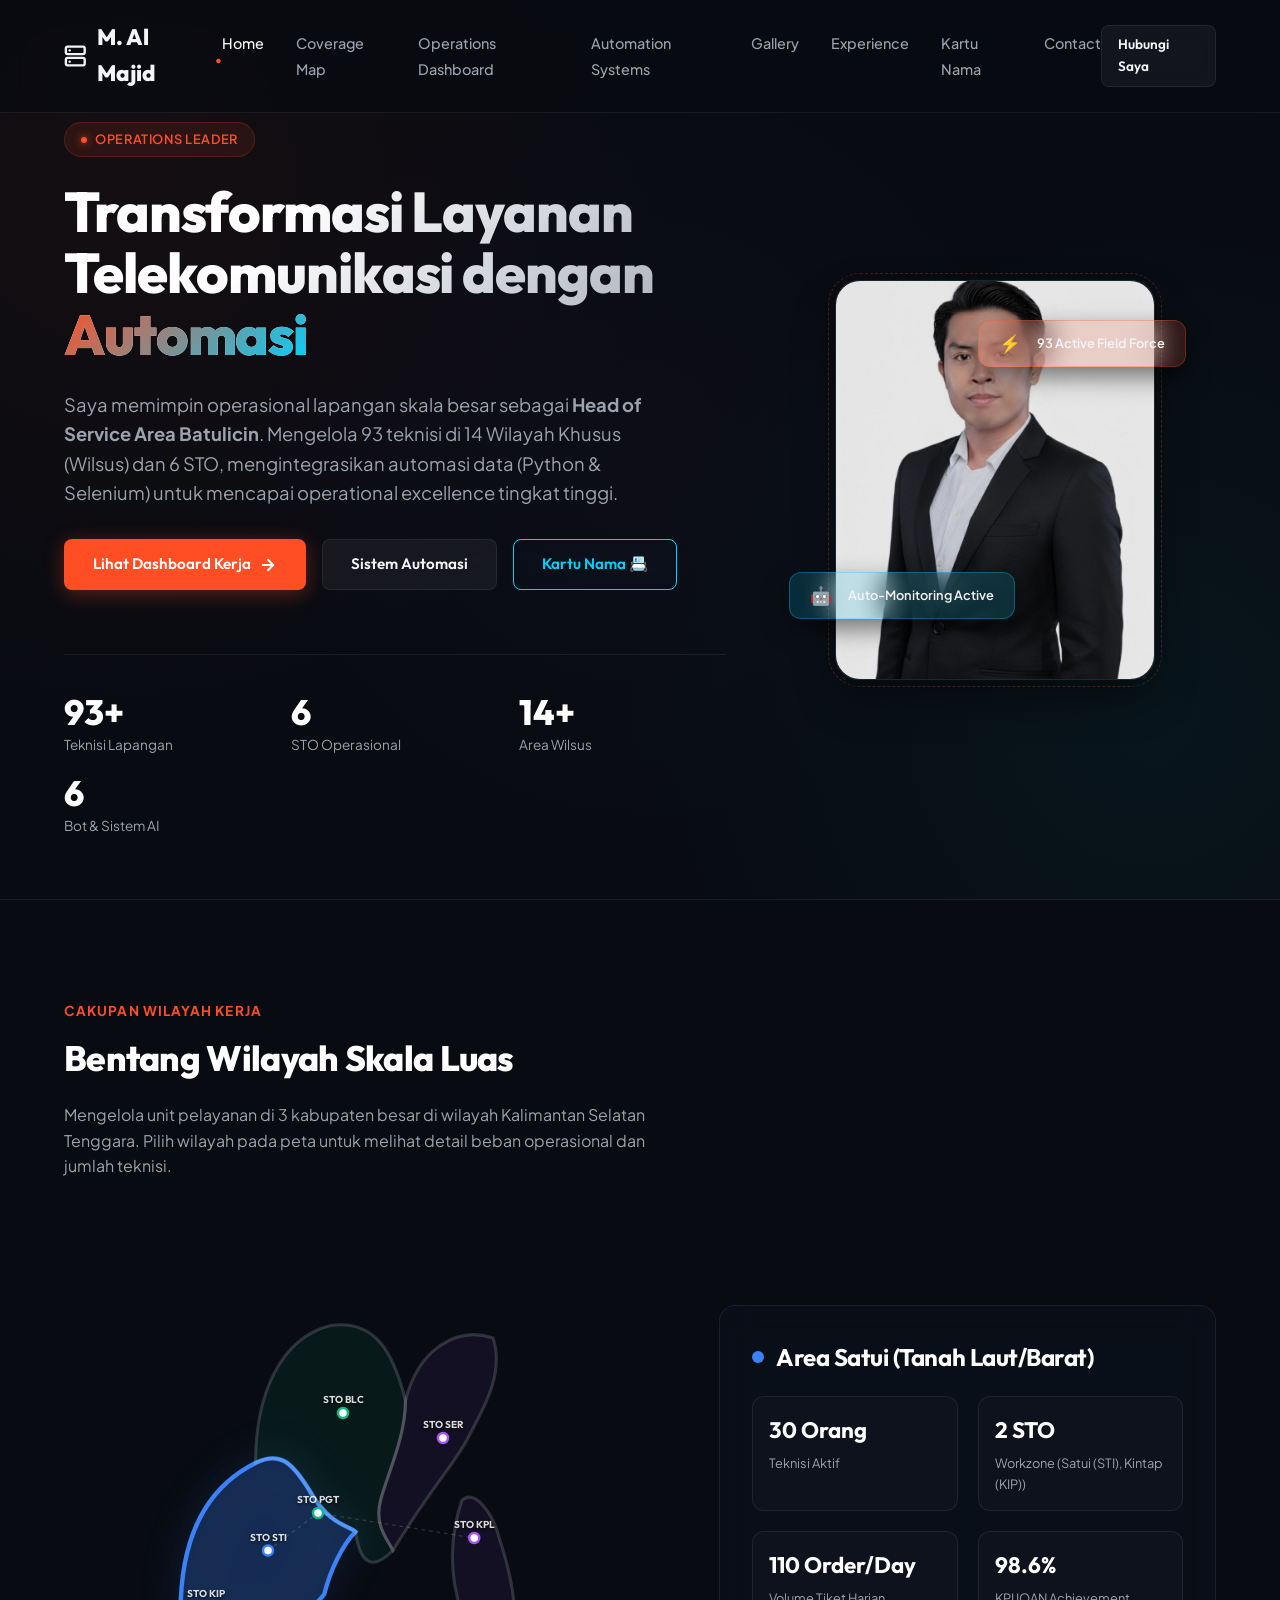
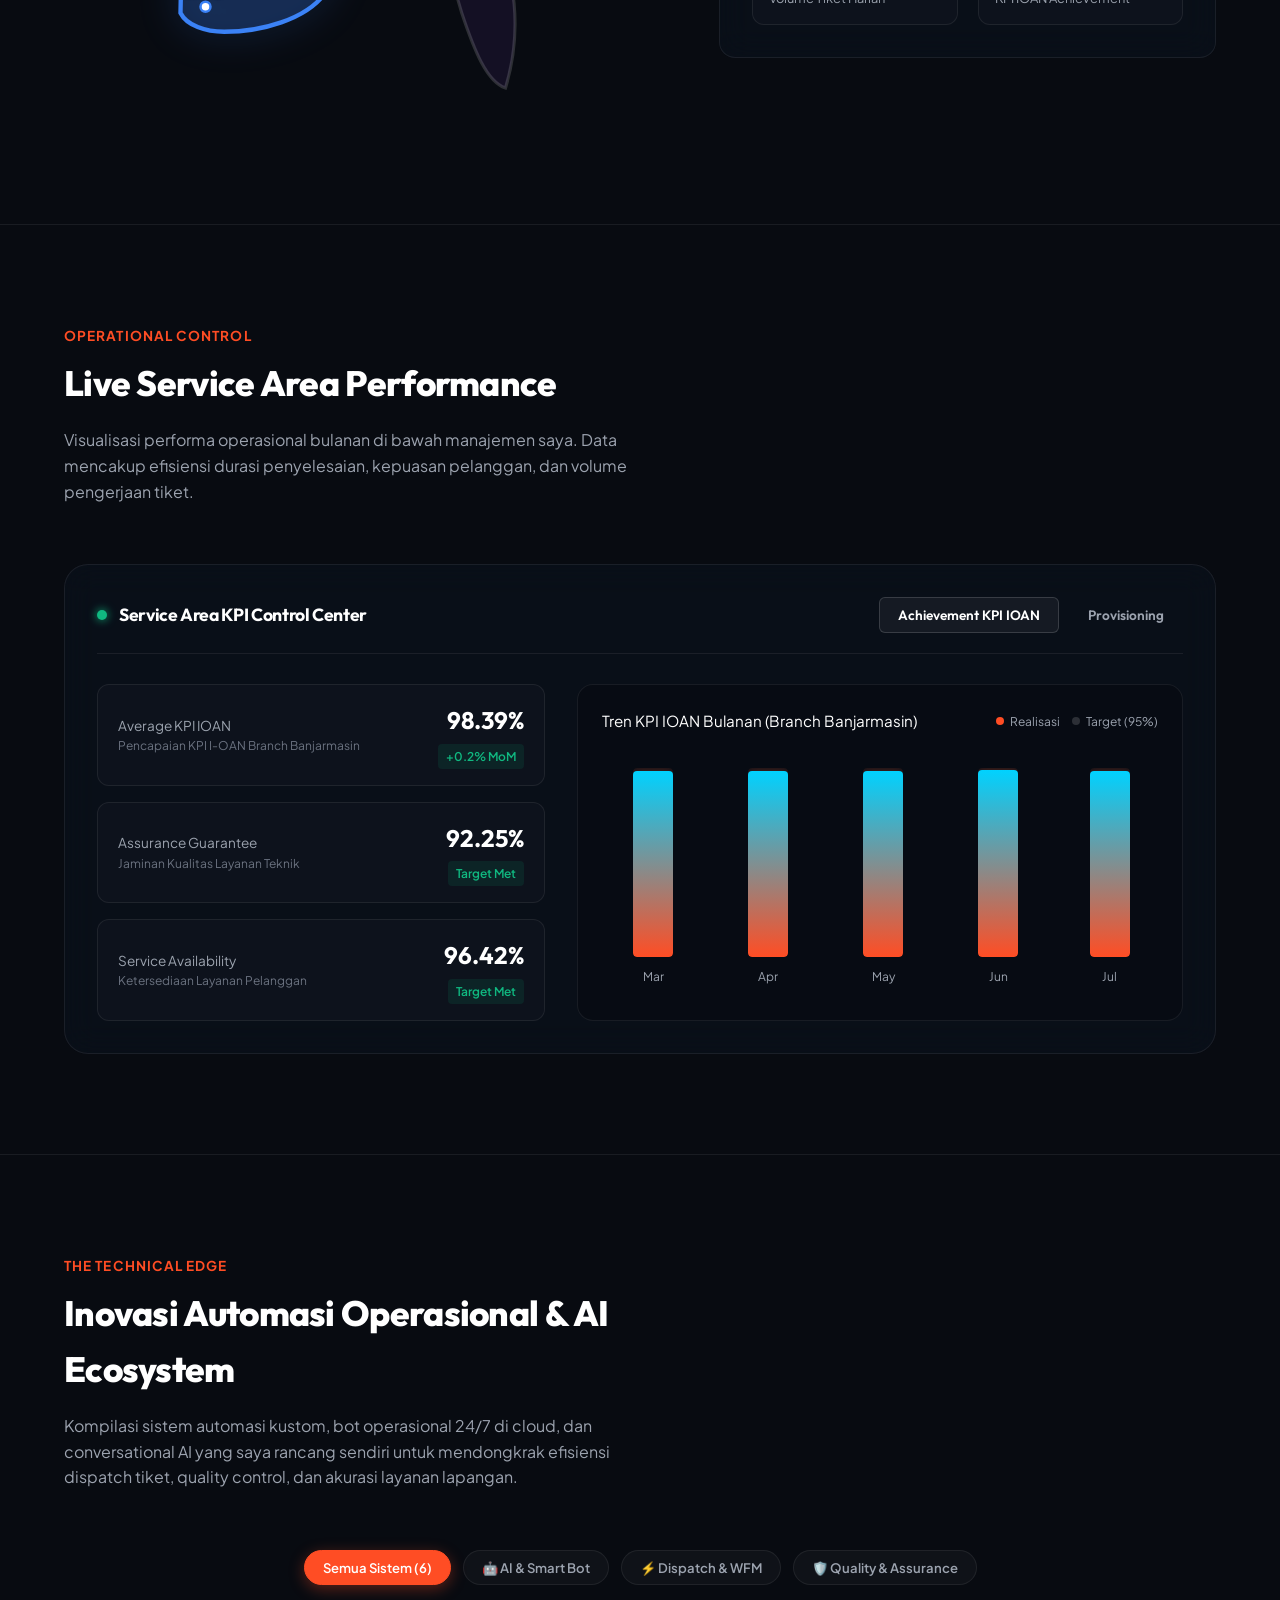
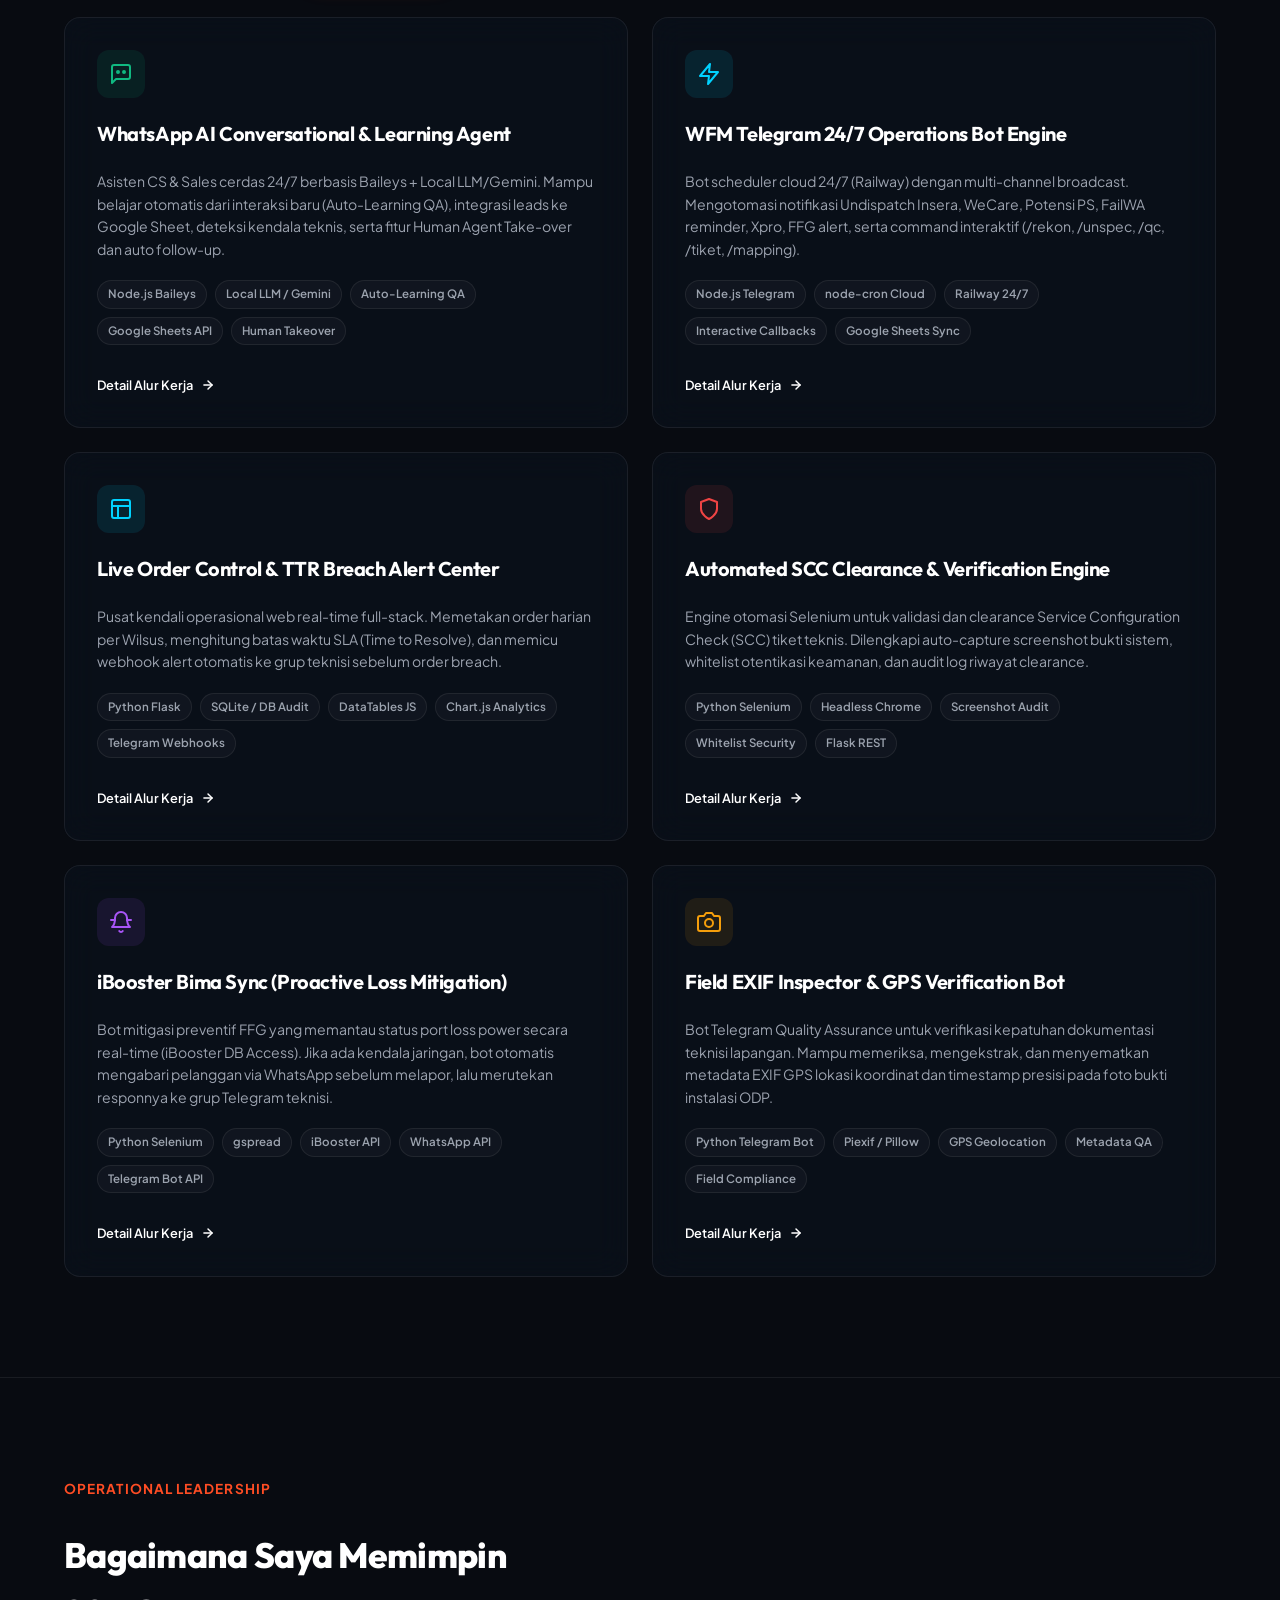
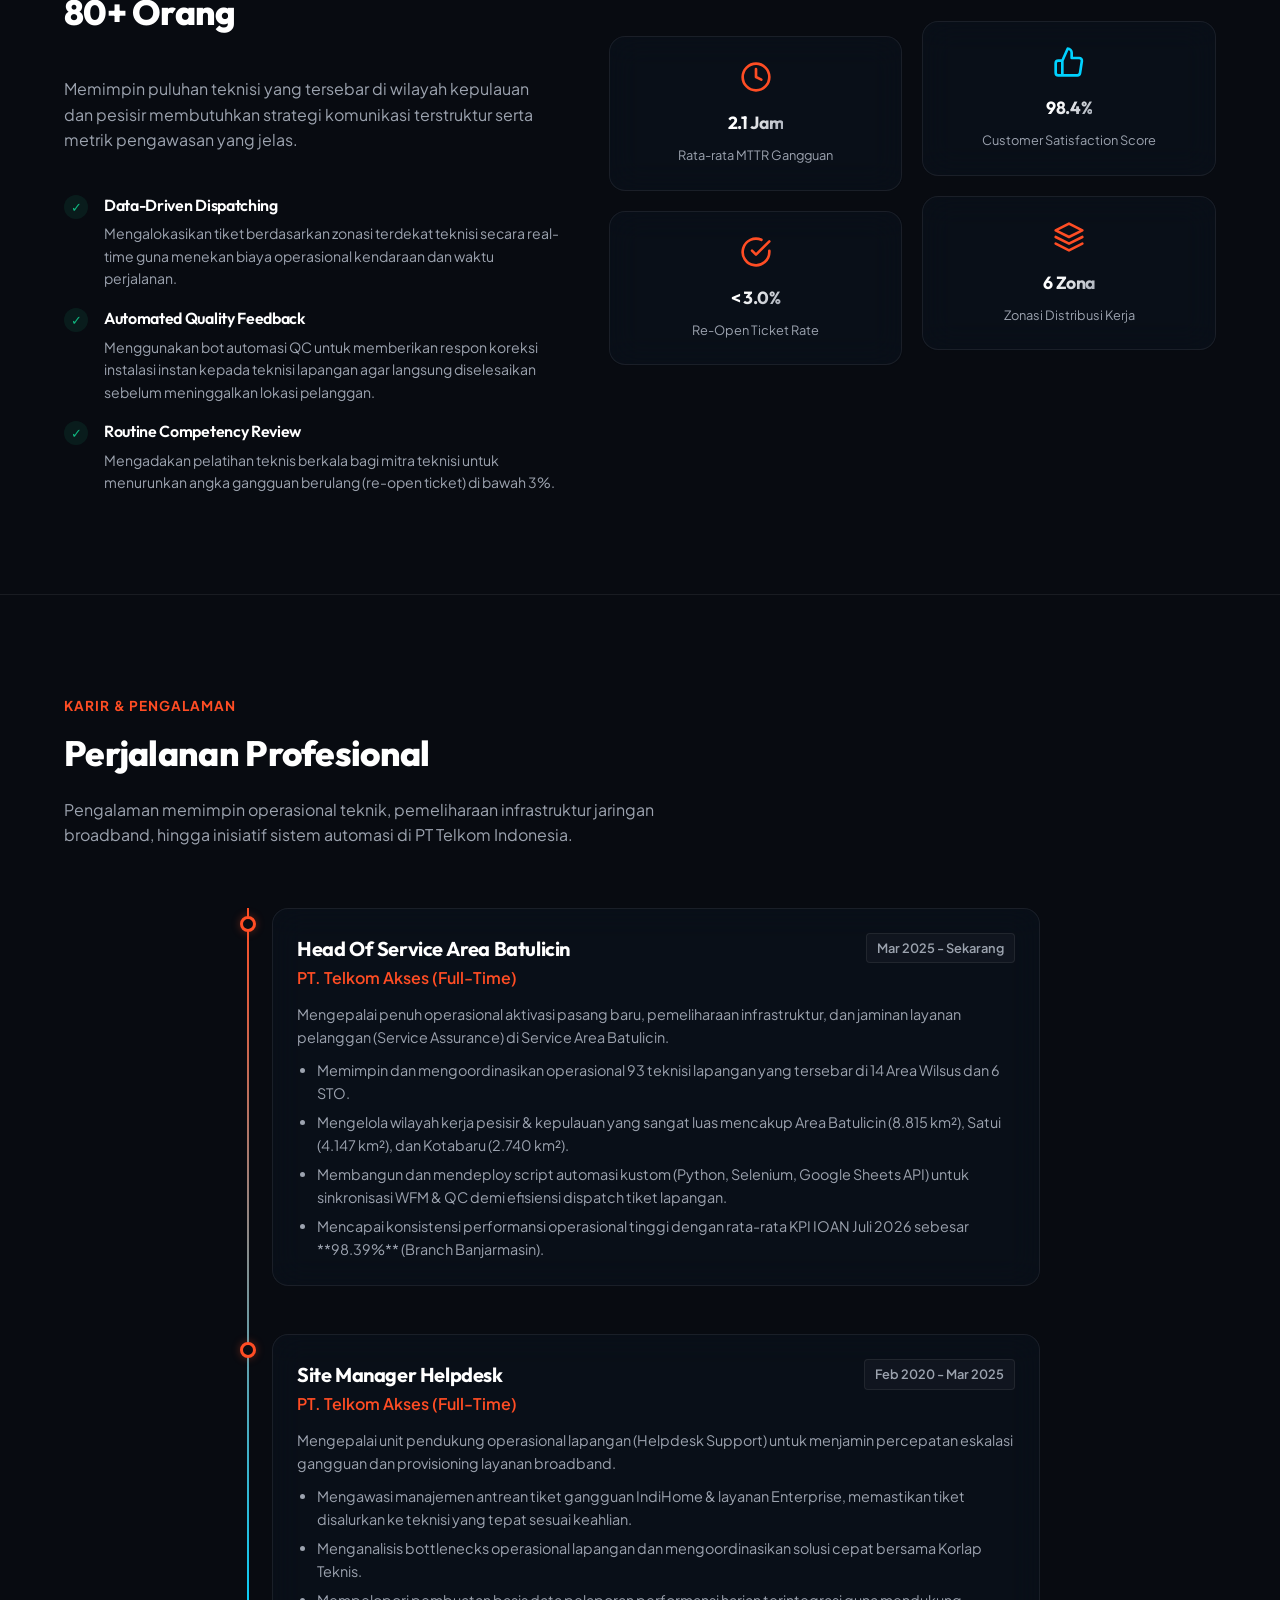
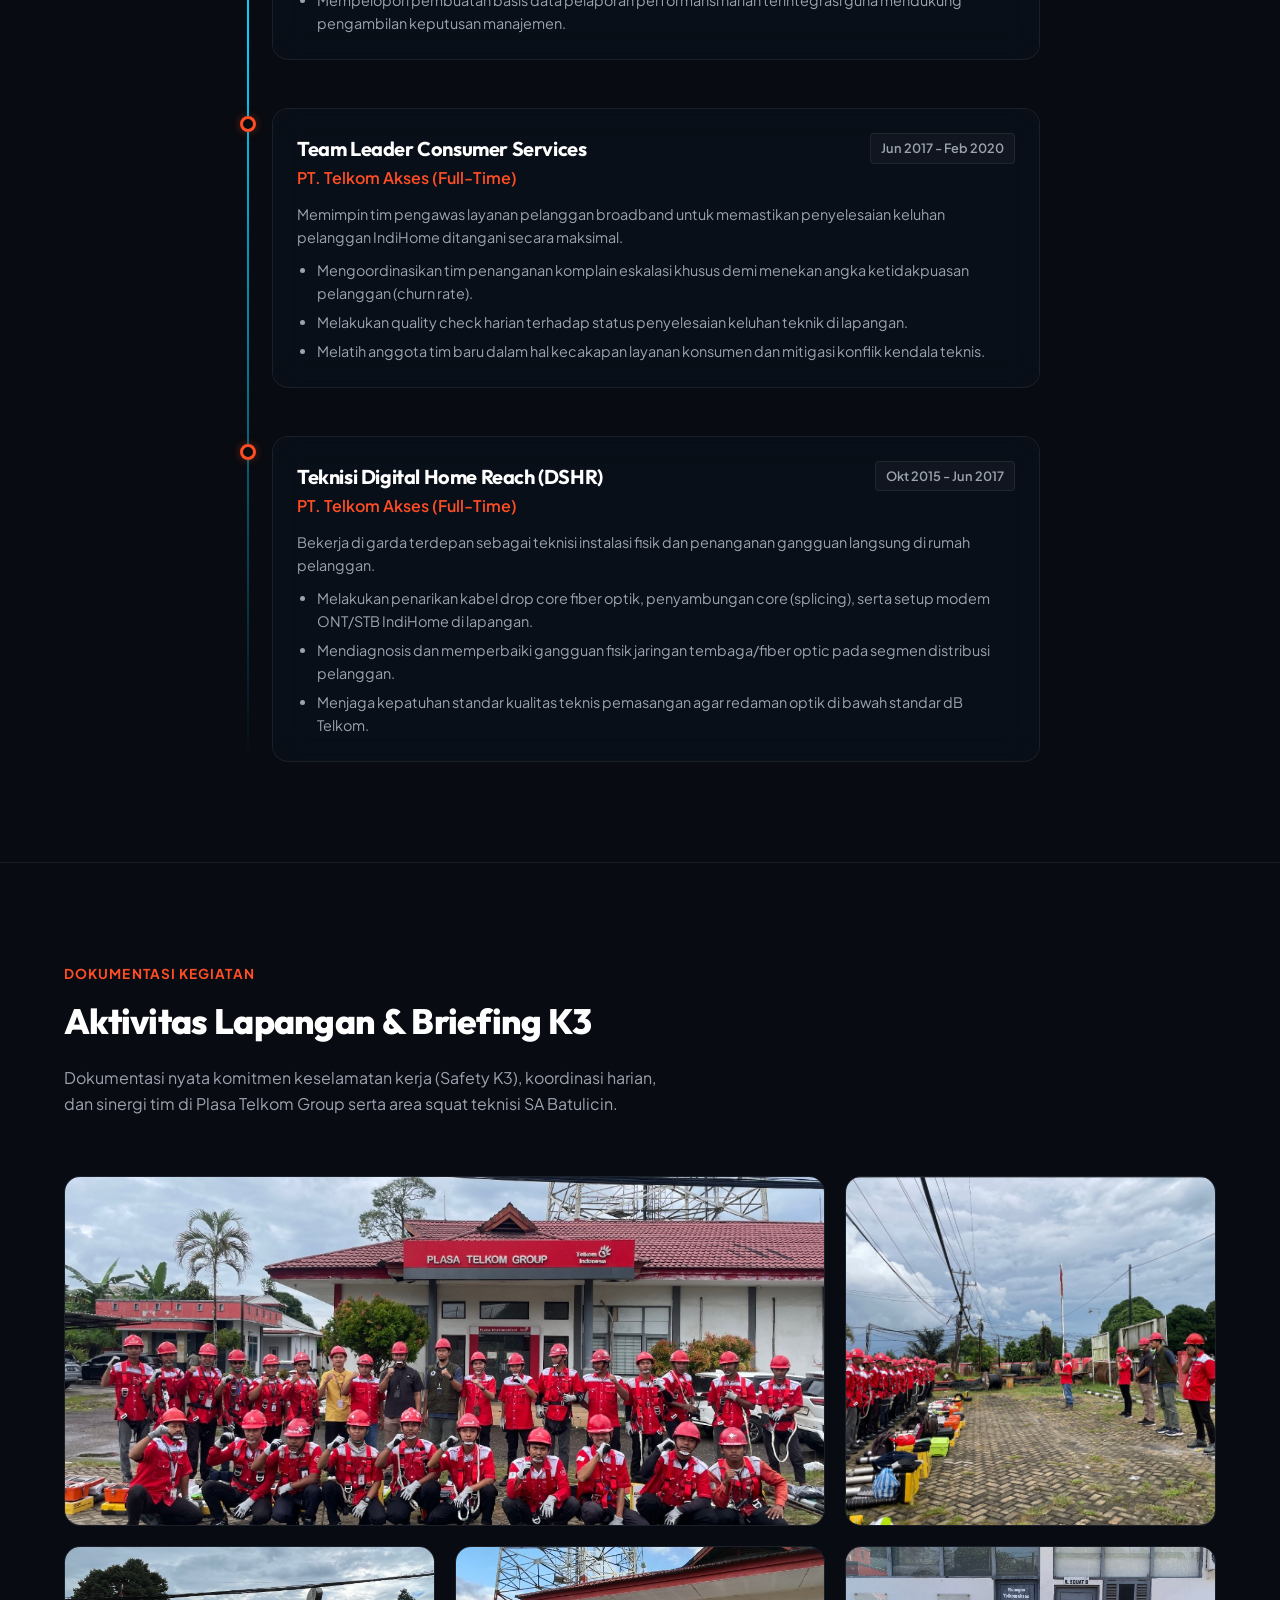
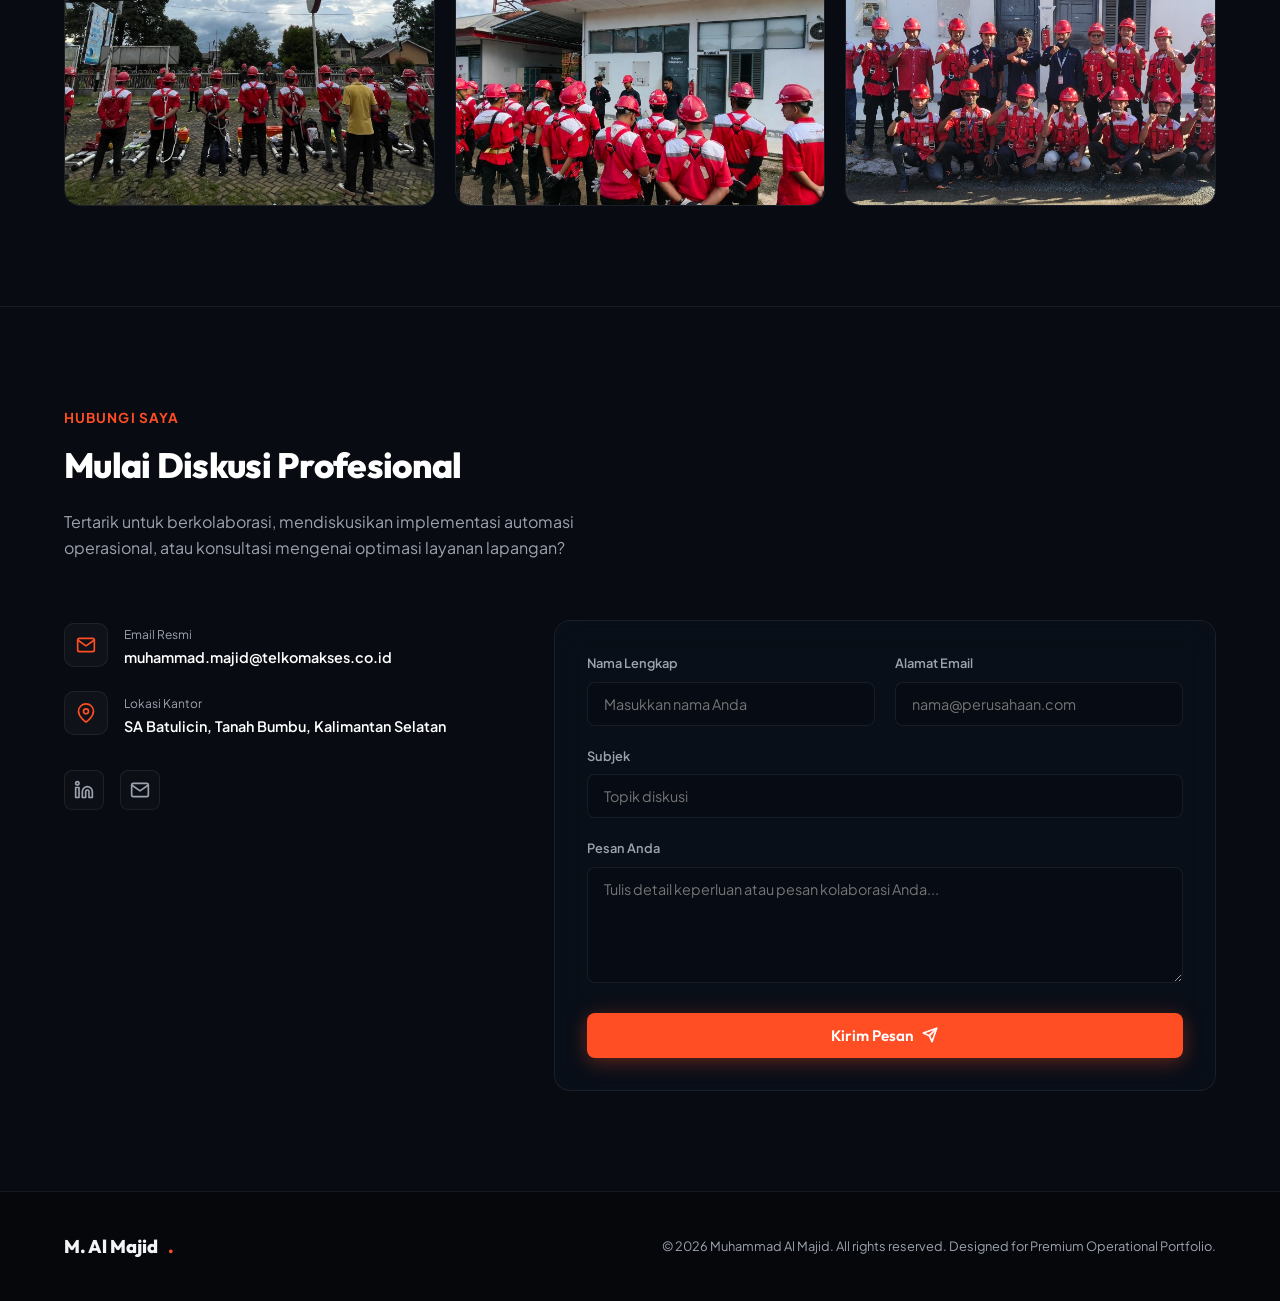
==== commit 23983112: "Update portfolio: 6 Production Automation Systems, AI WhatsApp Bot, WFM Telegram Scheduler, Interact" ====
--- a/index.html
+++ b/index.html
@@ -75,6 +75,10 @@
                     <div class="stat-item" id="stat-sla">
                         <span class="stat-number" data-target="14">0</span>
                         <span class="stat-label">Area Wilsus</span>
+                    </div>
+                    <div class="stat-item" id="stat-automation">
+                        <span class="stat-number" data-target="6">0</span>
+                        <span class="stat-label">Bot & Sistem AI</span>
                     </div>
                 </div>
             </div>
@@ -293,42 +297,52 @@
         <div class="container">
             <div class="section-header" id="automation-header">
                 <span class="section-pretitle">The Technical Edge</span>
-                <h2 class="section-title">Inovasi Automasi Operasional Lapangan</h2>
-                <p class="section-desc">Untuk mengimbangi kompleksitas wilayah kerja, saya membangun script automasi kustom menggunakan Python, Selenium, dan Google Sheets API untuk memonitor tiket secara realtime.</p>
+                <h2 class="section-title">Inovasi Automasi Operasional & AI Ecosystem</h2>
+                <p class="section-desc">Kompilasi sistem automasi kustom, bot operasional 24/7 di cloud, dan conversational AI yang saya rancang sendiri untuk mendongkrak efisiensi dispatch tiket, quality control, dan akurasi layanan lapangan.</p>
+            </div>
+
+            <!-- Category Filter Buttons -->
+            <div class="auto-filter-container" id="auto-filter-bar">
+                <button class="auto-filter-btn active" data-filter="all">Semua Sistem (6)</button>
+                <button class="auto-filter-btn" data-filter="ai">🤖 AI & Smart Bot</button>
+                <button class="auto-filter-btn" data-filter="wfm">⚡ Dispatch & WFM</button>
+                <button class="auto-filter-btn" data-filter="qa">🛡️ Quality & Assurance</button>
             </div>
             
             <div class="automation-grid" id="automation-cards-wrapper">
-                <!-- WFM Automation Card -->
-                <div class="glass-card auto-card" id="card-wfm-bot">
-                    <div class="auto-icon-wrapper">
-                        <svg width="24" height="24" viewBox="0 0 24 24" fill="none" stroke="currentColor" stroke-width="2" stroke-linecap="round" stroke-linejoin="round"><path d="M21 16V8a2 2 0 0 0-1-1.73l-7-4a2 2 0 0 0-2 0l-7 4A2 2 0 0 0 3 8v8a2 2 0 0 0 1 1.73l7 4a2 2 0 0 0 2 0l7-4A2 2 0 0 0 21 16z"></path><polyline points="3.27 6.96 12 12.01 20.73 6.96"></polyline><line x1="12" y1="22.08" x2="12" y2="12"></line></svg>
-                    </div>
-                    <h3 class="auto-title">WFM Bot Scheduler</h3>
-                    <p class="auto-desc">Bot yang secara terjadwal melakukan crawling API Work Force Management (WFM) Telkom, mengambil work order baru, memetakan sesuai workzone, dan mengirimkannya ke Google Sheet tim operasional.</p>
+                <!-- 1. WhatsApp AI Support & Auto-Learning Bot -->
+                <div class="glass-card auto-card" id="card-wa-bot" data-category="ai" data-workflow-id="wa-ai">
+                    <div class="auto-icon-wrapper" style="background: rgba(16, 185, 129, 0.1); border-color: rgba(16, 185, 129, 0.2); color: #10b981;">
+                        <svg width="24" height="24" viewBox="0 0 24 24" fill="none" stroke="currentColor" stroke-width="2" stroke-linecap="round" stroke-linejoin="round"><path d="M21 15a2 2 0 0 1-2 2H7l-4 4V5a2 2 0 0 1 2-2h14a2 2 0 0 1 2 2z"></path><circle cx="9" cy="10" r="1"></circle><circle cx="15" cy="10" r="1"></circle></svg>
+                    </div>
+                    <h3 class="auto-title">WhatsApp AI Conversational & Learning Agent</h3>
+                    <p class="auto-desc">Asisten CS & Sales cerdas 24/7 berbasis Baileys + Local LLM/Gemini. Mampu belajar otomatis dari interaksi baru (Auto-Learning QA), integrasi leads ke Google Sheet, deteksi kendala teknis, serta fitur Human Agent Take-over dan auto follow-up.</p>
                     <div class="auto-tech-tags">
-                        <span class="tech-tag">Python</span>
-                        <span class="tech-tag">Requests</span>
+                        <span class="tech-tag">Node.js Baileys</span>
+                        <span class="tech-tag">Local LLM / Gemini</span>
+                        <span class="tech-tag">Auto-Learning QA</span>
                         <span class="tech-tag">Google Sheets API</span>
-                        <span class="tech-tag">Telegram API</span>
+                        <span class="tech-tag">Human Takeover</span>
                     </div>
                     <span class="auto-btn">
                         Detail Alur Kerja
                         <svg width="14" height="14" viewBox="0 0 24 24" fill="none" stroke="currentColor" stroke-width="2.5" stroke-linecap="round" stroke-linejoin="round"><line x1="5" y1="12" x2="19" y2="12"></line><polyline points="12 5 19 12 12 19"></polyline></svg>
                     </span>
                 </div>
-                
-                <!-- UT online QC Automation Card -->
-                <div class="glass-card auto-card" id="card-qc-bot">
+
+                <!-- 2. WFM Telegram 24/7 Operations Bot Engine -->
+                <div class="glass-card auto-card" id="card-wfm-bot" data-category="wfm" data-workflow-id="wfm-bot">
                     <div class="auto-icon-wrapper">
-                        <svg width="24" height="24" viewBox="0 0 24 24" fill="none" stroke="currentColor" stroke-width="2" stroke-linecap="round" stroke-linejoin="round"><path d="M22 11.08V12a10 10 0 1 1-5.93-9.14"></path><polyline points="22 4 12 14.01 9 11.01"></polyline></svg>
-                    </div>
-                    <h3 class="auto-title">QC UT Online Auditor</h3>
-                    <p class="auto-desc">Script automasi headless browser Selenium yang memonitor portal pengujian kelayakan (UT Online). Melakukan pengecekan status uji petik secara berkala, memisahkan tiket 'invalid', dan memberi notifikasi telegram instan.</p>
+                        <svg width="24" height="24" viewBox="0 0 24 24" fill="none" stroke="currentColor" stroke-width="2" stroke-linecap="round" stroke-linejoin="round"><polygon points="13 2 3 14 12 14 11 22 21 10 12 10 13 2"></polygon></svg>
+                    </div>
+                    <h3 class="auto-title">WFM Telegram 24/7 Operations Bot Engine</h3>
+                    <p class="auto-desc">Bot scheduler cloud 24/7 (Railway) dengan multi-channel broadcast. Mengotomasi notifikasi Undispatch Insera, WeCare, Potensi PS, FailWA reminder, Xpro, FFG alert, serta command interaktif (/rekon, /unspec, /qc, /tiket, /mapping).</p>
                     <div class="auto-tech-tags">
-                        <span class="tech-tag">Selenium</span>
-                        <span class="tech-tag">CDP Protocol</span>
-                        <span class="tech-tag">Headless Chrome</span>
-                        <span class="tech-tag">Cron Task</span>
+                        <span class="tech-tag">Node.js Telegram</span>
+                        <span class="tech-tag">node-cron Cloud</span>
+                        <span class="tech-tag">Railway 24/7</span>
+                        <span class="tech-tag">Interactive Callbacks</span>
+                        <span class="tech-tag">Google Sheets Sync</span>
                     </div>
                     <span class="auto-btn">
                         Detail Alur Kerja
@@ -336,18 +350,19 @@
                     </span>
                 </div>
                 
-                <!-- Kawan Scraper Card -->
-                <div class="glass-card auto-card" id="card-kawan-scraper">
-                    <div class="auto-icon-wrapper">
-                        <svg width="24" height="24" viewBox="0 0 24 24" fill="none" stroke="currentColor" stroke-width="2" stroke-linecap="round" stroke-linejoin="round"><path d="M17 21v-2a4 4 0 0 0-4-4H5a4 4 0 0 0-4 4v2"></path><circle cx="9" cy="7" r="4"></circle><path d="M23 21v-2a4 4 0 0 0-3-3.87"></path><path d="M16 3.13a4 4 0 0 1 0 7.75"></path></svg>
-                    </div>
-                    <h3 class="auto-title">Kawan Assurance Sync</h3>
-                    <p class="auto-desc">Mengintegrasikan data performa gangguan lapangan per sektor secara Month-to-Date (MTD). Memanfaatkan autentikasi cookie browser aktif untuk mengunduh laporan status jaminan kualitas layanan.</p>
+                <!-- 3. Real-Time Order & TTR Breach Alert Dashboard -->
+                <div class="glass-card auto-card" id="card-order-dashboard" data-category="wfm" data-workflow-id="order-dash">
+                    <div class="auto-icon-wrapper" style="background: rgba(0, 210, 255, 0.1); color: var(--secondary);">
+                        <svg width="24" height="24" viewBox="0 0 24 24" fill="none" stroke="currentColor" stroke-width="2" stroke-linecap="round" stroke-linejoin="round"><rect x="3" y="3" width="18" height="18" rx="2" ry="2"></rect><line x1="3" y1="9" x2="21" y2="9"></line><line x1="9" y1="21" x2="9" y2="9"></line></svg>
+                    </div>
+                    <h3 class="auto-title">Live Order Control & TTR Breach Alert Center</h3>
+                    <p class="auto-desc">Pusat kendali operasional web real-time full-stack. Memetakan order harian per Wilsus, menghitung batas waktu SLA (Time to Resolve), dan memicu webhook alert otomatis ke grup teknisi sebelum order breach.</p>
                     <div class="auto-tech-tags">
-                        <span class="tech-tag">Python Pandas</span>
-                        <span class="tech-tag">Requests Session</span>
-                        <span class="tech-tag">Cookie Sharing</span>
-                        <span class="tech-tag">GSpread</span>
+                        <span class="tech-tag">Python Flask</span>
+                        <span class="tech-tag">SQLite / DB Audit</span>
+                        <span class="tech-tag">DataTables JS</span>
+                        <span class="tech-tag">Chart.js Analytics</span>
+                        <span class="tech-tag">Telegram Webhooks</span>
                     </div>
                     <span class="auto-btn">
                         Detail Alur Kerja
@@ -355,19 +370,59 @@
                     </span>
                 </div>
 
-                <!-- IBooster Bima Card (Proactive FFG) -->
-                <div class="glass-card auto-card" id="card-ibooster-bot">
+                <!-- 4. Automated SCC Diagnostic & Clearance Bot -->
+                <div class="glass-card auto-card" id="card-scc-bypass" data-category="qa" data-workflow-id="scc-bot">
+                    <div class="auto-icon-wrapper" style="background: rgba(239, 68, 68, 0.1); color: #ef4444;">
+                        <svg width="24" height="24" viewBox="0 0 24 24" fill="none" stroke="currentColor" stroke-width="2" stroke-linecap="round" stroke-linejoin="round"><path d="M12 22s8-4 8-10V5l-8-3-8 3v7c0 6 8 10 8 10z"></path></svg>
+                    </div>
+                    <h3 class="auto-title">Automated SCC Clearance & Verification Engine</h3>
+                    <p class="auto-desc">Engine otomasi Selenium untuk validasi dan clearance Service Configuration Check (SCC) tiket teknis. Dilengkapi auto-capture screenshot bukti sistem, whitelist otentikasi keamanan, dan audit log riwayat clearance.</p>
+                    <div class="auto-tech-tags">
+                        <span class="tech-tag">Python Selenium</span>
+                        <span class="tech-tag">Headless Chrome</span>
+                        <span class="tech-tag">Screenshot Audit</span>
+                        <span class="tech-tag">Whitelist Security</span>
+                        <span class="tech-tag">Flask REST</span>
+                    </div>
+                    <span class="auto-btn">
+                        Detail Alur Kerja
+                        <svg width="14" height="14" viewBox="0 0 24 24" fill="none" stroke="currentColor" stroke-width="2.5" stroke-linecap="round" stroke-linejoin="round"><line x1="5" y1="12" x2="19" y2="12"></line><polyline points="12 5 19 12 12 19"></polyline></svg>
+                    </span>
+                </div>
+
+                <!-- 5. IBooster Bima Sync (Proactive FFG) -->
+                <div class="glass-card auto-card" id="card-ibooster-bot" data-category="qa" data-workflow-id="ibooster-bima">
                     <div class="auto-icon-wrapper" style="background: rgba(168, 85, 247, 0.1); border-color: rgba(168, 85, 247, 0.2); color: var(--purple-glow);">
                         <svg width="24" height="24" viewBox="0 0 24 24" fill="none" stroke="currentColor" stroke-width="2" stroke-linecap="round" stroke-linejoin="round" style="color: #a855f7;"><path d="M18 8A6 6 0 0 0 6 8c0 7-3 9-3 9h18s-3-2-3-9"></path><path d="M13.73 21a2 2 0 0 1-3.46 0"></path><path d="M2 10h4"></path><path d="M22 10h-4"></path></svg>
                     </div>
-                    <h3 class="auto-title">IBooster Bima Sync (Proactive FFG)</h3>
-                    <p class="auto-desc">Bot mitigasi preventif FFG yang memantau status port loss power secara real-time (iBooster DB Access). Jika ada kendala jaringan, bot otomatis mengabari pelanggan via WhatsApp sebelum mereka melapor (preventif), kemudian meneruskan balasan mereka ke grup Telegram teknisi agar langsung diperbaiki.</p>
+                    <h3 class="auto-title">iBooster Bima Sync (Proactive Loss Mitigation)</h3>
+                    <p class="auto-desc">Bot mitigasi preventif FFG yang memantau status port loss power secara real-time (iBooster DB Access). Jika ada kendala jaringan, bot otomatis mengabari pelanggan via WhatsApp sebelum melapor, lalu merutekan responnya ke grup Telegram teknisi.</p>
                     <div class="auto-tech-tags">
                         <span class="tech-tag">Python Selenium</span>
                         <span class="tech-tag">gspread</span>
                         <span class="tech-tag">iBooster API</span>
-                        <span class="tech-tag">WhatsApp Gateway API</span>
+                        <span class="tech-tag">WhatsApp API</span>
                         <span class="tech-tag">Telegram Bot API</span>
+                    </div>
+                    <span class="auto-btn">
+                        Detail Alur Kerja
+                        <svg width="14" height="14" viewBox="0 0 24 24" fill="none" stroke="currentColor" stroke-width="2.5" stroke-linecap="round" stroke-linejoin="round"><line x1="5" y1="12" x2="19" y2="12"></line><polyline points="12 5 19 12 12 19"></polyline></svg>
+                    </span>
+                </div>
+
+                <!-- 6. Field EXIF Inspector & GPS Verification Bot -->
+                <div class="glass-card auto-card" id="card-exif-bot" data-category="qa" data-workflow-id="exif-bot">
+                    <div class="auto-icon-wrapper" style="background: rgba(245, 158, 11, 0.1); color: #f59e0b;">
+                        <svg width="24" height="24" viewBox="0 0 24 24" fill="none" stroke="currentColor" stroke-width="2" stroke-linecap="round" stroke-linejoin="round"><path d="M23 19a2 2 0 0 1-2 2H3a2 2 0 0 1-2-2V8a2 2 0 0 1 2-2h4l2-3h6l2 3h4a2 2 0 0 1 2 2z"></path><circle cx="12" cy="13" r="4"></circle></svg>
+                    </div>
+                    <h3 class="auto-title">Field EXIF Inspector & GPS Verification Bot</h3>
+                    <p class="auto-desc">Bot Telegram Quality Assurance untuk verifikasi kepatuhan dokumentasi teknisi lapangan. Mampu memeriksa, mengekstrak, dan menyematkan metadata EXIF GPS lokasi koordinat dan timestamp presisi pada foto bukti instalasi ODP.</p>
+                    <div class="auto-tech-tags">
+                        <span class="tech-tag">Python Telegram Bot</span>
+                        <span class="tech-tag">Piexif / Pillow</span>
+                        <span class="tech-tag">GPS Geolocation</span>
+                        <span class="tech-tag">Metadata QA</span>
+                        <span class="tech-tag">Field Compliance</span>
                     </div>
                     <span class="auto-btn">
                         Detail Alur Kerja
@@ -669,6 +724,51 @@
     </section>
 
     <!-- ==========================================================================
+         WORKFLOW DETAIL MODAL
+         ========================================================================== -->
+    <div class="workflow-modal-backdrop" id="workflow-modal" aria-hidden="true">
+        <div class="workflow-modal-box">
+            <div class="workflow-modal-header">
+                <div class="workflow-modal-header-info">
+                    <div class="workflow-modal-icon" id="modal-icon">🤖</div>
+                    <div>
+                        <h4 class="workflow-modal-title" id="modal-title">System Architecture & Workflow</h4>
+                        <div class="workflow-modal-subtitle" id="modal-subtitle">Operational Pipeline</div>
+                    </div>
+                </div>
+                <button class="workflow-modal-close" id="modal-close-btn" aria-label="Close modal">
+                    <svg width="18" height="18" viewBox="0 0 24 24" fill="none" stroke="currentColor" stroke-width="2.5" stroke-linecap="round" stroke-linejoin="round"><line x1="18" y1="6" x2="6" y2="18"></line><line x1="6" y1="6" x2="18" y2="18"></line></svg>
+                </button>
+            </div>
+            <div class="workflow-modal-body">
+                <div>
+                    <div class="workflow-section-title">
+                        <svg width="14" height="14" viewBox="0 0 24 24" fill="none" stroke="currentColor" stroke-width="2"><circle cx="12" cy="12" r="10"></circle><polyline points="12 6 12 12 14 14"></polyline></svg>
+                        Tahapan Eksekusi Otomasi
+                    </div>
+                    <div class="workflow-steps-list" id="modal-steps-container">
+                        <!-- Injected via JS -->
+                    </div>
+                </div>
+
+                <div>
+                    <div class="workflow-section-title">
+                        <svg width="14" height="14" viewBox="0 0 24 24" fill="none" stroke="currentColor" stroke-width="2"><polyline points="22 12 18 12 15 21 9 3 6 12 2 12"></polyline></svg>
+                        Impact & Hasil Operasional Lapangan
+                    </div>
+                    <div class="workflow-impact-box">
+                        <div class="workflow-impact-icon" id="modal-impact-icon">🚀</div>
+                        <div class="workflow-impact-text">
+                            <h5 id="modal-impact-title">Efisiensi & Kecepatan Respon</h5>
+                            <p id="modal-impact-desc">Dampak nyata terhadap SLA dan performansi harian teknisi.</p>
+                        </div>
+                    </div>
+                </div>
+            </div>
+        </div>
+    </div>
+
+    <!-- ==========================================================================
          FOOTER
          ========================================================================== -->
     <footer>
--- a/styles.css
+++ b/styles.css
@@ -1579,3 +1579,254 @@
         opacity: 0.8;
     }
 }
+
+/* ==========================================================================
+   AUTOMATION FILTER BUTTONS
+   ========================================================================== */
+.auto-filter-container {
+    display: flex;
+    justify-content: center;
+    gap: 12px;
+    margin-bottom: 32px;
+    flex-wrap: wrap;
+}
+
+.auto-filter-btn {
+    padding: 8px 18px;
+    border-radius: 50px;
+    background: rgba(255, 255, 255, 0.03);
+    border: 1px solid var(--border-color);
+    color: var(--text-secondary);
+    font-size: 0.82rem;
+    font-weight: 600;
+    cursor: pointer;
+    transition: var(--transition);
+    font-family: var(--font-body);
+}
+
+.auto-filter-btn:hover {
+    color: var(--text-white);
+    border-color: var(--border-hover);
+    background: rgba(255, 77, 36, 0.08);
+}
+
+.auto-filter-btn.active {
+    background: var(--primary);
+    border-color: var(--primary);
+    color: var(--text-white);
+    box-shadow: 0 4px 15px var(--primary-glow);
+}
+
+/* ==========================================================================
+   INTERACTIVE WORKFLOW MODAL STYLING
+   ========================================================================== */
+.workflow-modal-backdrop {
+    position: fixed;
+    top: 0;
+    left: 0;
+    width: 100vw;
+    height: 100vh;
+    background: rgba(4, 7, 12, 0.85);
+    backdrop-filter: blur(16px);
+    -webkit-backdrop-filter: blur(16px);
+    z-index: 10000;
+    display: flex;
+    justify-content: center;
+    align-items: center;
+    padding: 20px;
+    opacity: 0;
+    pointer-events: none;
+    transition: opacity 0.3s cubic-bezier(0.4, 0, 0.2, 1);
+}
+
+.workflow-modal-backdrop.active {
+    opacity: 1;
+    pointer-events: auto;
+}
+
+.workflow-modal-box {
+    width: 100%;
+    max-width: 680px;
+    max-height: 90vh;
+    background: linear-gradient(135deg, rgba(16, 24, 40, 0.95) 0%, rgba(8, 12, 20, 0.98) 100%);
+    border: 1px solid rgba(255, 77, 36, 0.3);
+    border-radius: var(--radius-lg);
+    box-shadow: 0 25px 60px rgba(0, 0, 0, 0.8), 0 0 40px rgba(255, 77, 36, 0.15);
+    display: flex;
+    flex-direction: column;
+    overflow: hidden;
+    transform: scale(0.92) translateY(20px);
+    transition: transform 0.35s cubic-bezier(0.4, 0, 0.2, 1);
+}
+
+.workflow-modal-backdrop.active .workflow-modal-box {
+    transform: scale(1) translateY(0);
+}
+
+.workflow-modal-header {
+    padding: 24px 28px;
+    display: flex;
+    justify-content: space-between;
+    align-items: flex-start;
+    border-bottom: 1px solid var(--border-color);
+    position: relative;
+}
+
+.workflow-modal-header-info {
+    display: flex;
+    align-items: center;
+    gap: 16px;
+}
+
+.workflow-modal-icon {
+    width: 44px;
+    height: 44px;
+    border-radius: 12px;
+    display: flex;
+    align-items: center;
+    justify-content: center;
+    font-size: 1.3rem;
+    flex-shrink: 0;
+}
+
+.workflow-modal-title {
+    font-family: var(--font-heading);
+    font-size: 1.25rem;
+    color: var(--text-white);
+    font-weight: 700;
+}
+
+.workflow-modal-subtitle {
+    font-size: 0.8rem;
+    color: var(--primary);
+    font-weight: 600;
+    margin-top: 2px;
+}
+
+.workflow-modal-close {
+    background: rgba(255, 255, 255, 0.05);
+    border: 1px solid var(--border-color);
+    width: 34px;
+    height: 34px;
+    border-radius: 50%;
+    color: var(--text-secondary);
+    display: flex;
+    align-items: center;
+    justify-content: center;
+    cursor: pointer;
+    transition: var(--transition);
+}
+
+.workflow-modal-close:hover {
+    background: rgba(255, 77, 36, 0.2);
+    color: var(--text-white);
+    border-color: var(--primary);
+}
+
+.workflow-modal-body {
+    padding: 28px;
+    overflow-y: auto;
+    display: flex;
+    flex-direction: column;
+    gap: 22px;
+}
+
+.workflow-section-title {
+    font-size: 0.78rem;
+    text-transform: uppercase;
+    letter-spacing: 1px;
+    color: var(--text-secondary);
+    font-weight: 700;
+    margin-bottom: 8px;
+    display: flex;
+    align-items: center;
+    gap: 6px;
+}
+
+.workflow-steps-list {
+    display: flex;
+    flex-direction: column;
+    gap: 14px;
+    position: relative;
+    padding-left: 20px;
+}
+
+.workflow-steps-list::before {
+    content: '';
+    position: absolute;
+    top: 10px;
+    bottom: 10px;
+    left: 7px;
+    width: 2px;
+    background: linear-gradient(180deg, var(--primary) 0%, var(--secondary) 100%);
+    opacity: 0.4;
+}
+
+.workflow-step-item {
+    position: relative;
+    display: flex;
+    flex-direction: column;
+    gap: 4px;
+}
+
+.workflow-step-dot {
+    position: absolute;
+    left: -20px;
+    top: 4px;
+    width: 16px;
+    height: 16px;
+    border-radius: 50%;
+    background: var(--bg-card);
+    border: 2px solid var(--primary);
+    box-shadow: 0 0 10px var(--primary-glow);
+}
+
+.workflow-step-name {
+    font-size: 0.92rem;
+    font-weight: 700;
+    color: var(--text-white);
+}
+
+.workflow-step-desc {
+    font-size: 0.83rem;
+    color: var(--text-secondary);
+    line-height: 1.45;
+}
+
+.workflow-impact-box {
+    background: rgba(16, 185, 129, 0.08);
+    border: 1px solid rgba(16, 185, 129, 0.25);
+    border-radius: var(--radius-md);
+    padding: 16px 20px;
+    display: flex;
+    align-items: center;
+    gap: 14px;
+}
+
+.workflow-impact-icon {
+    font-size: 1.6rem;
+}
+
+.workflow-impact-text h5 {
+    font-size: 0.95rem;
+    color: #10b981;
+    font-family: var(--font-heading);
+    font-weight: 700;
+}
+
+.workflow-impact-text p {
+    font-size: 0.8rem;
+    color: var(--text-secondary);
+    margin-top: 2px;
+}
+
+.auto-card {
+    cursor: pointer;
+    transition: var(--transition);
+}
+
+.auto-card:hover {
+    transform: translateY(-6px);
+    border-color: rgba(255, 77, 36, 0.4);
+    box-shadow: 0 15px 35px rgba(0, 0, 0, 0.5), 0 0 25px rgba(255, 77, 36, 0.1);
+}
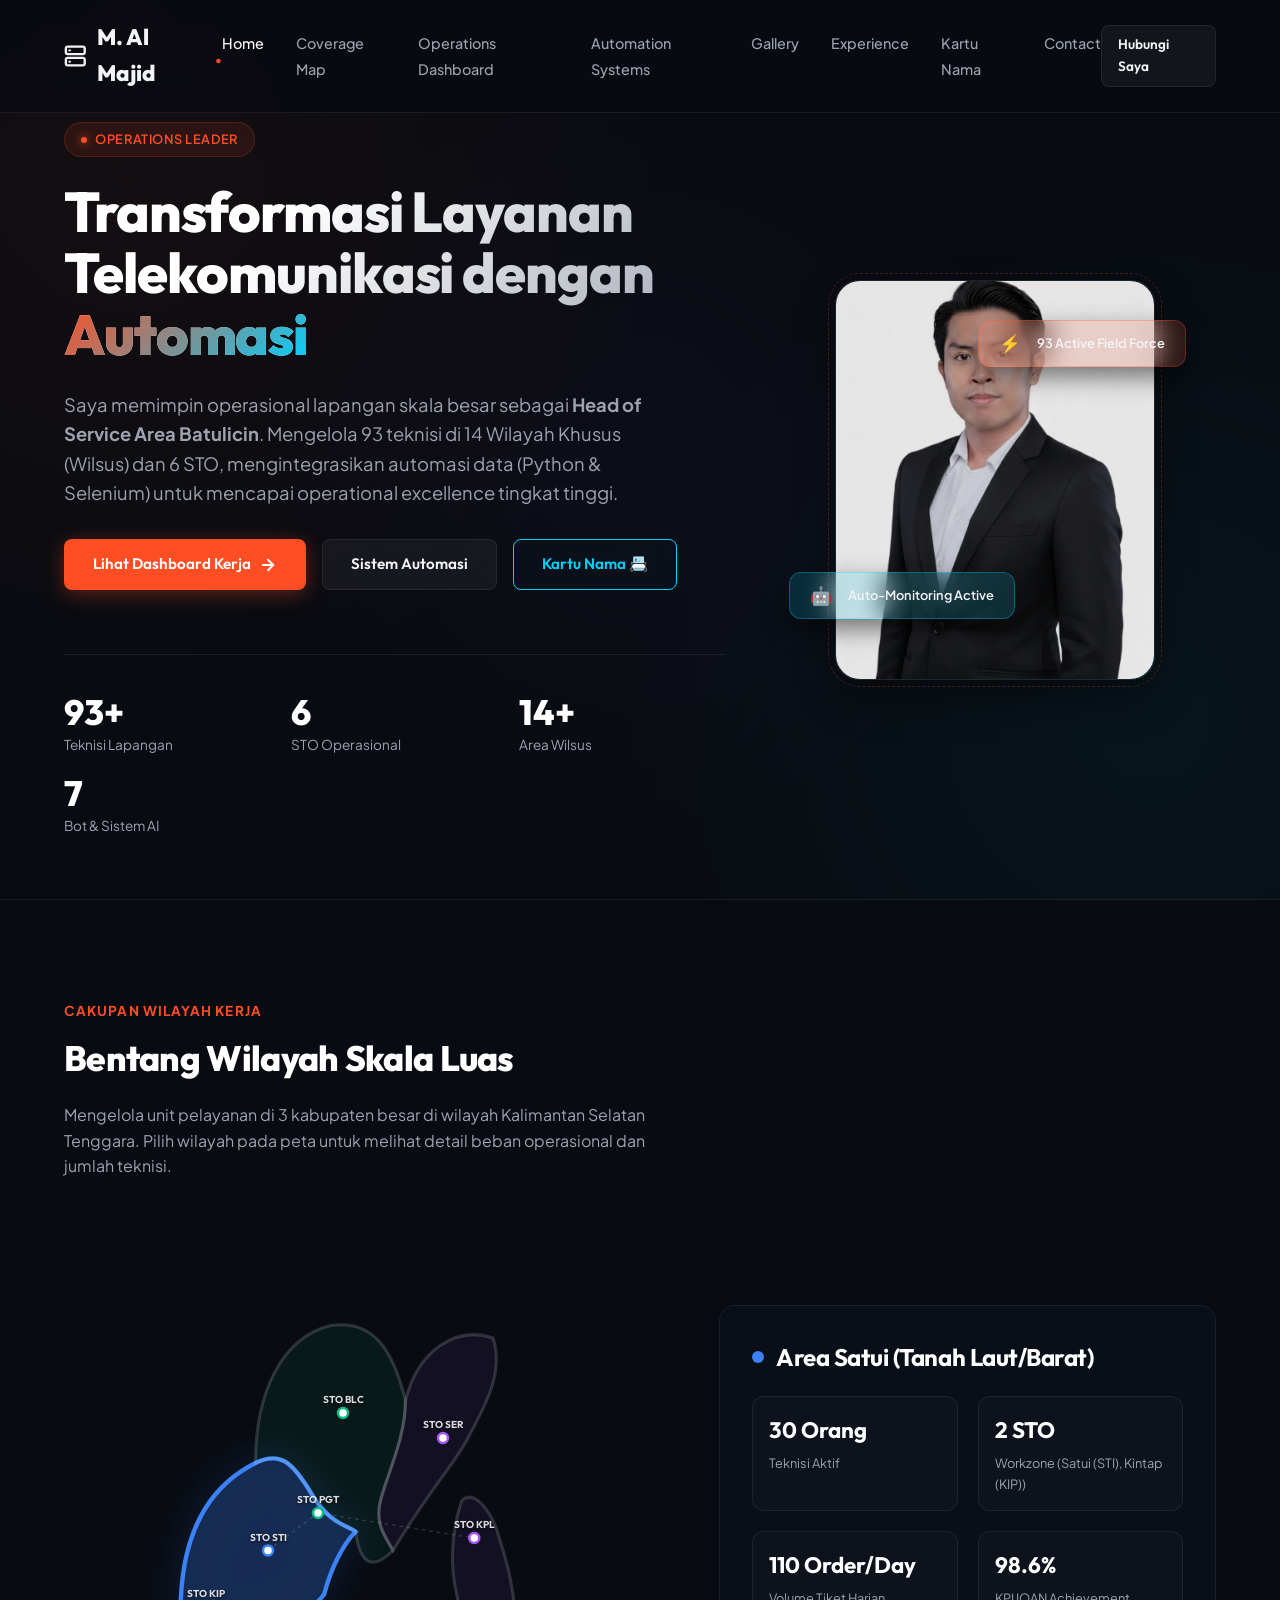
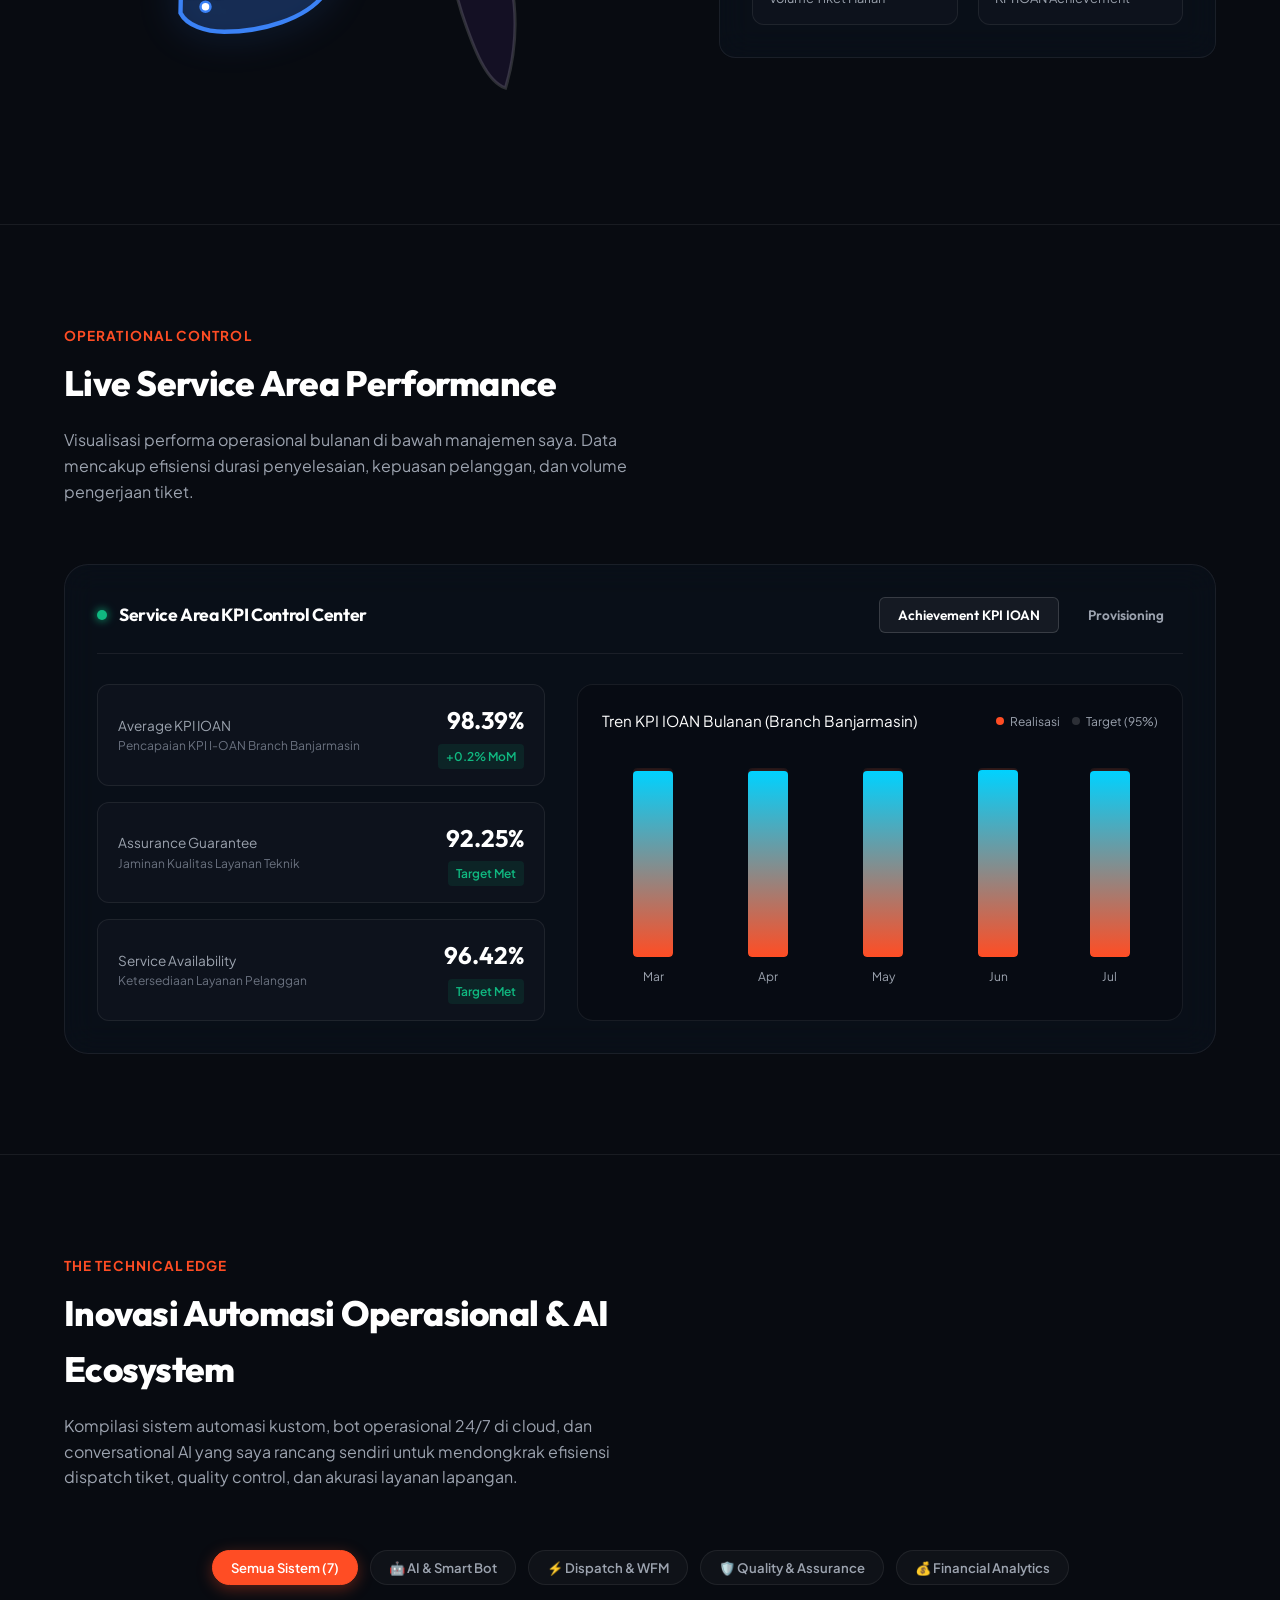
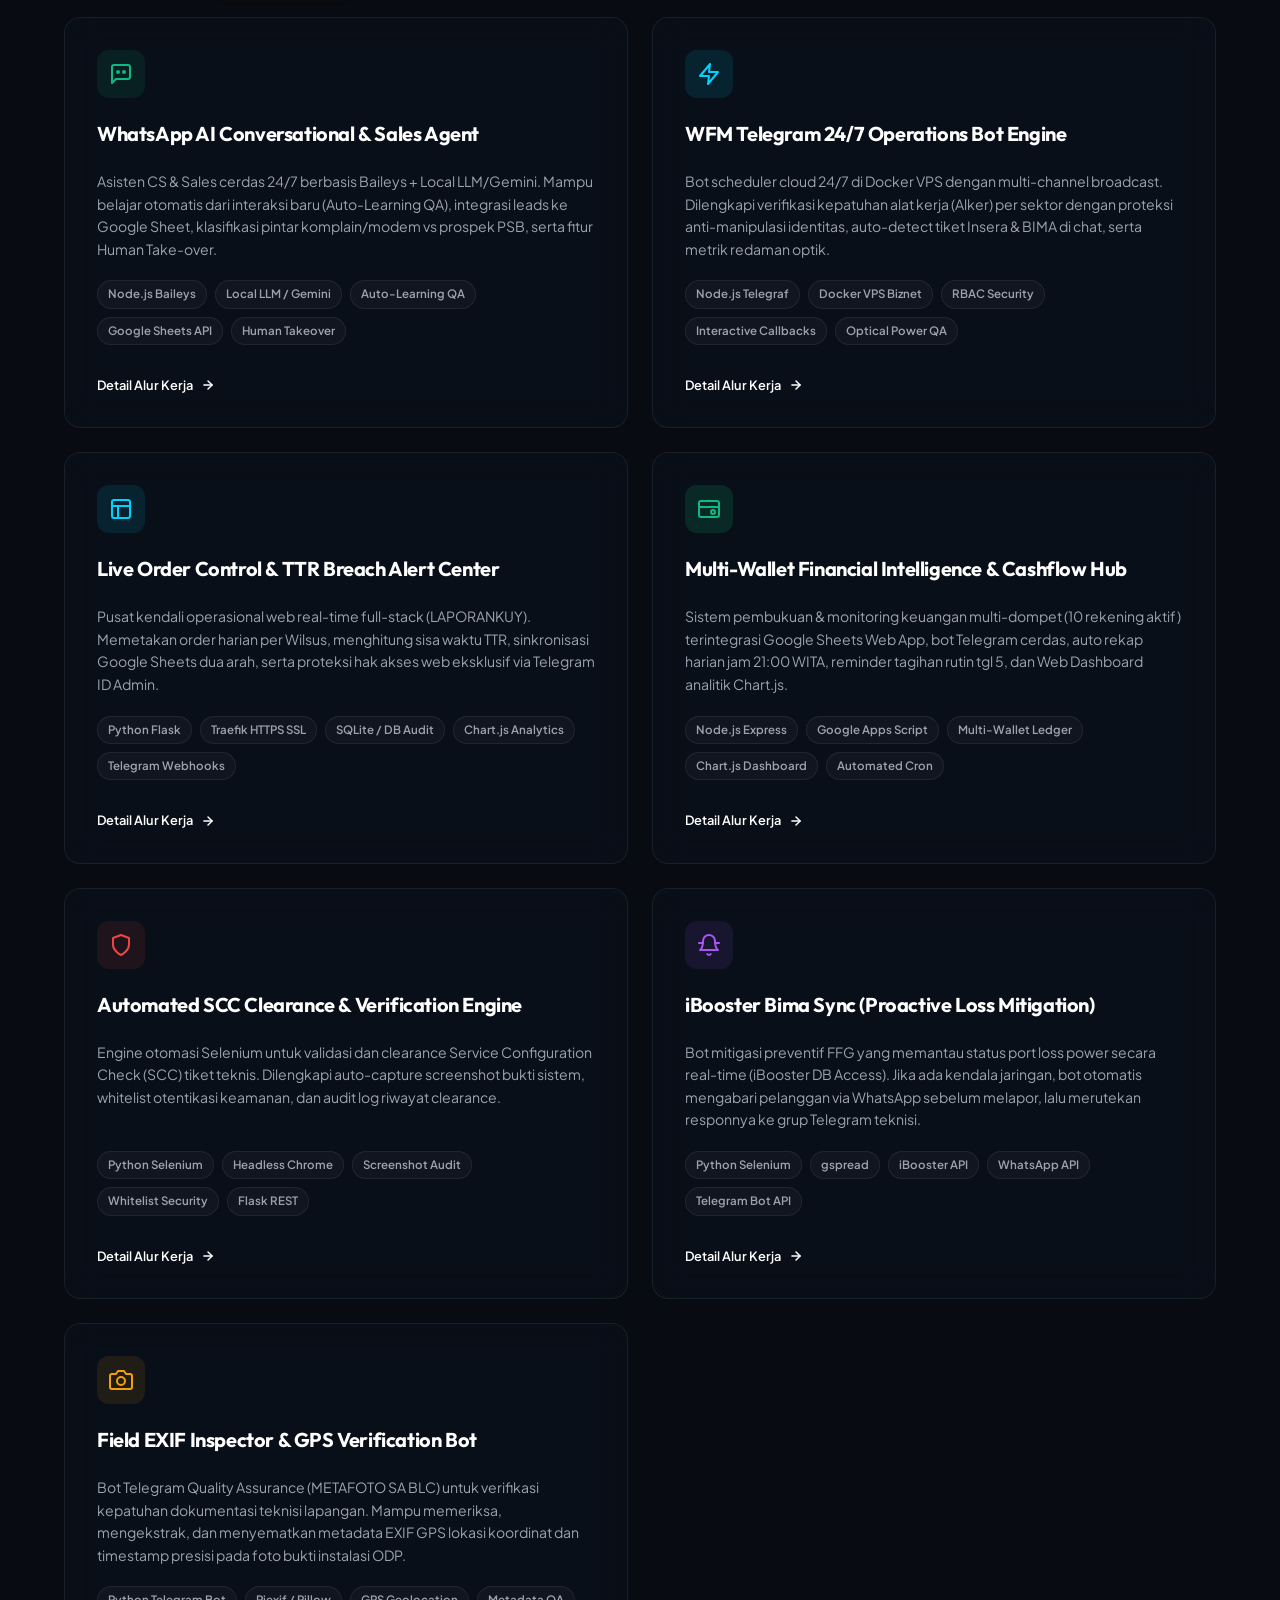
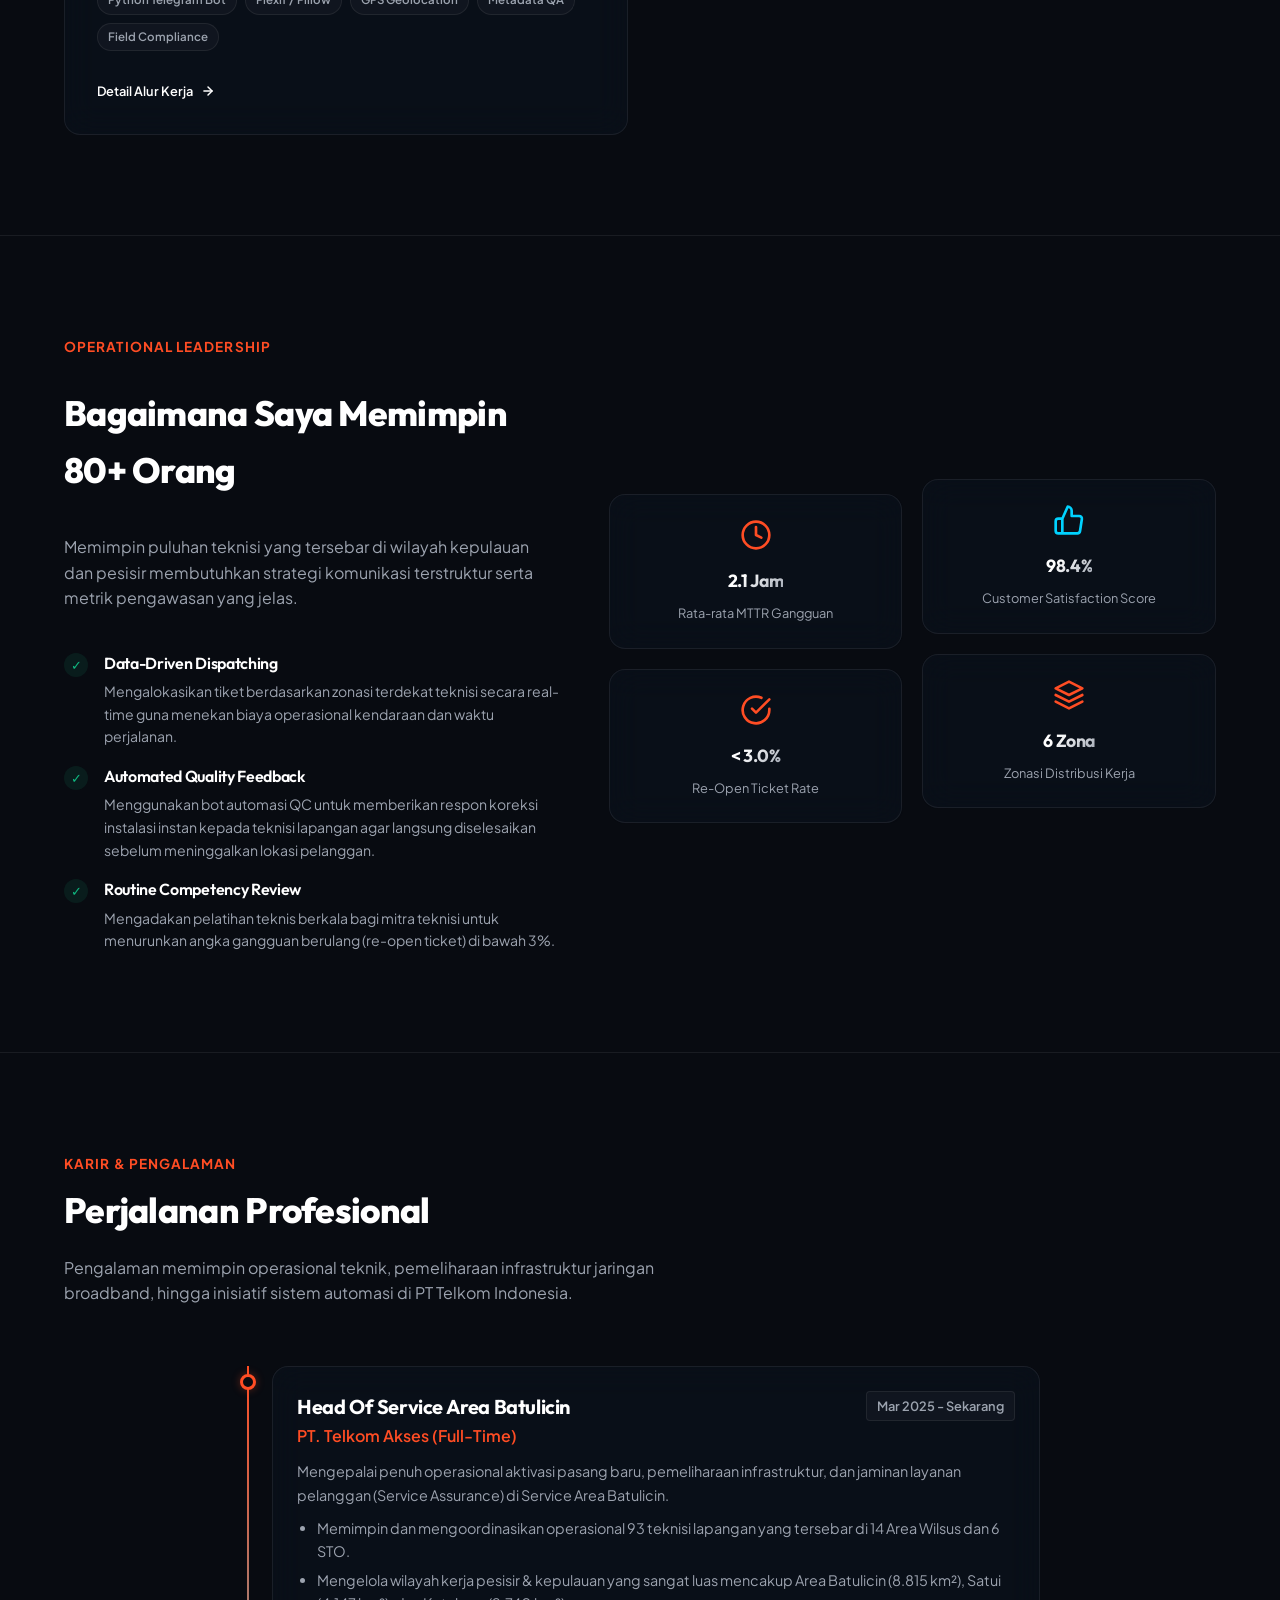
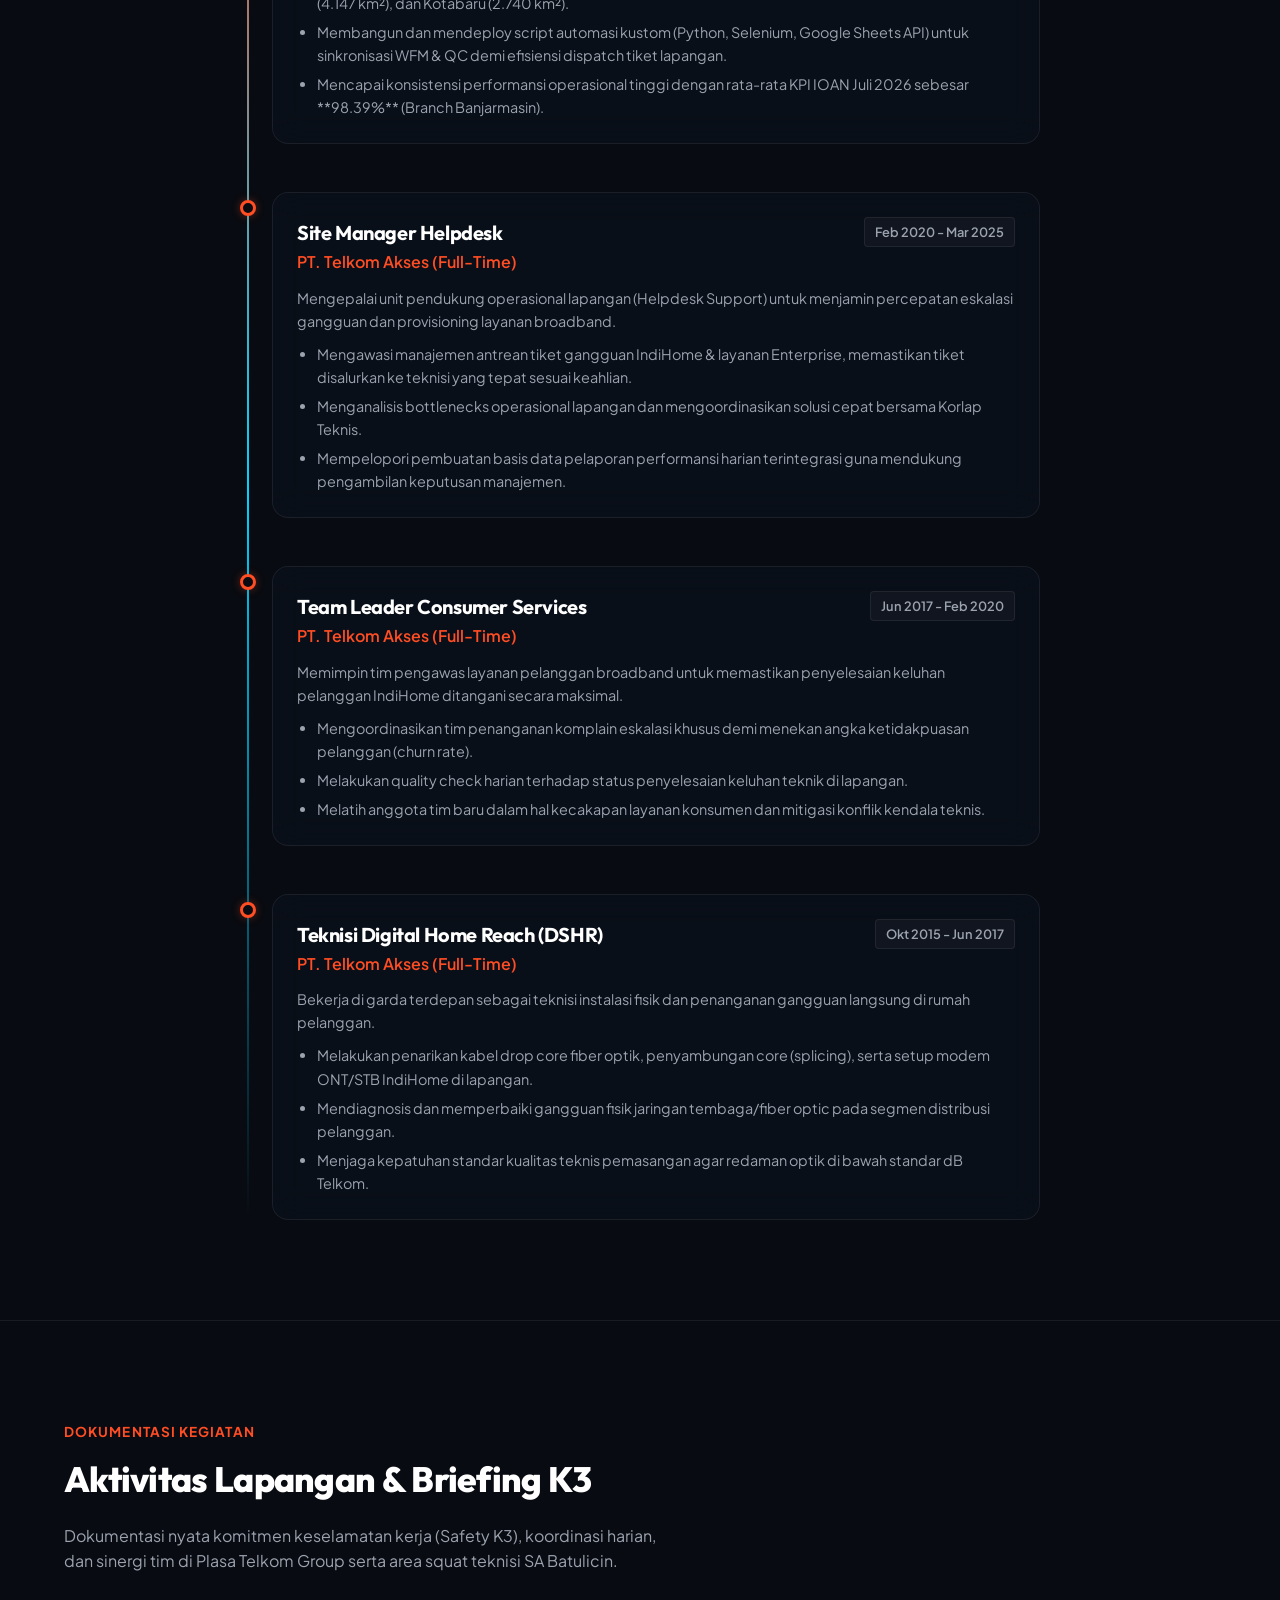
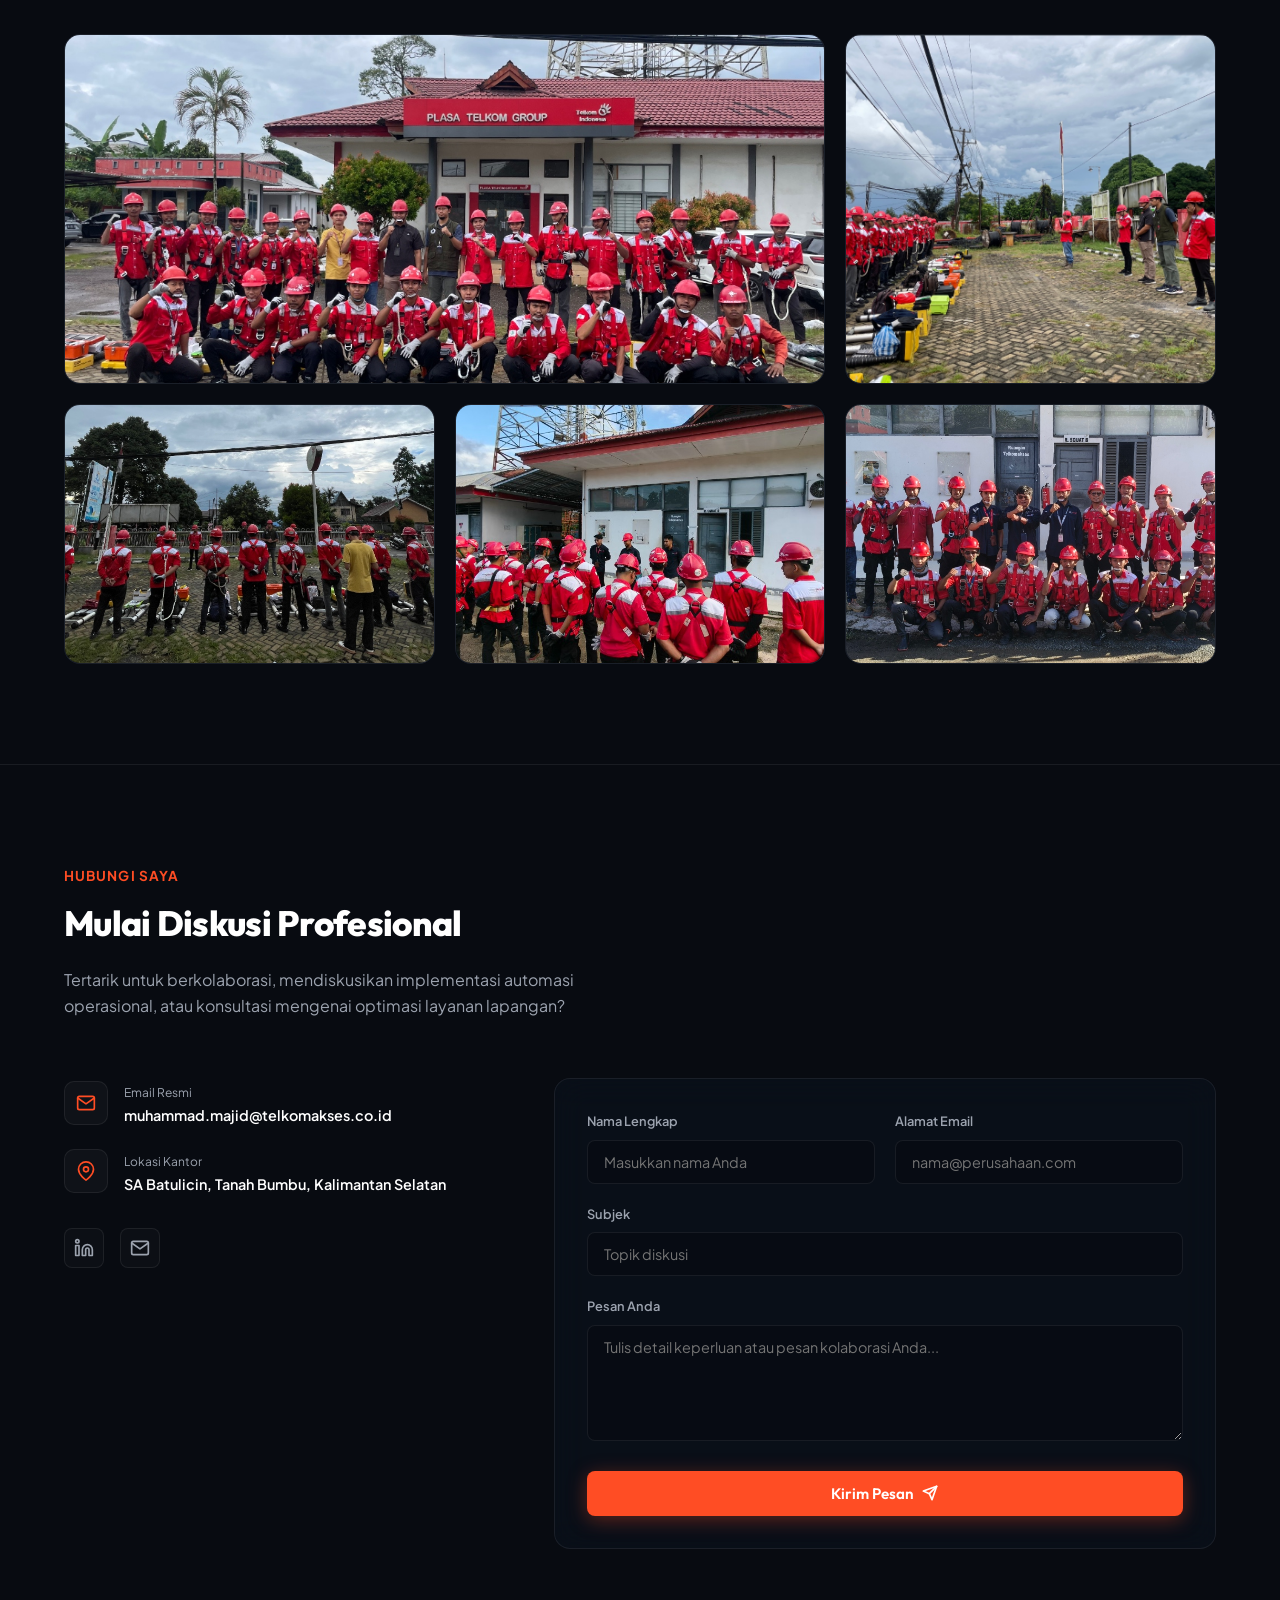
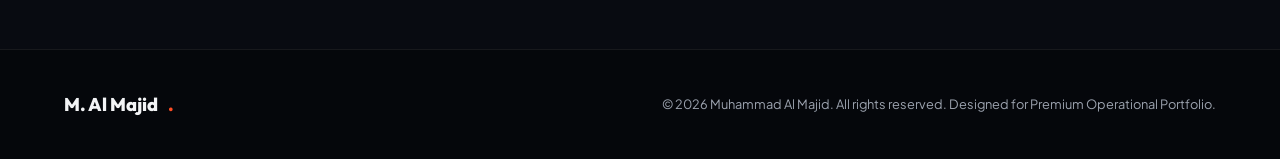
==== commit 1ca1cabf: "feat: add Multi-Wallet Financial Intelligence ecosystem, update cloud infrastructure & RBAC security" ====
--- a/index.html
+++ b/index.html
@@ -77,7 +77,7 @@
                         <span class="stat-label">Area Wilsus</span>
                     </div>
                     <div class="stat-item" id="stat-automation">
-                        <span class="stat-number" data-target="6">0</span>
+                        <span class="stat-number" data-target="7">0</span>
                         <span class="stat-label">Bot & Sistem AI</span>
                     </div>
                 </div>
@@ -303,10 +303,11 @@
 
             <!-- Category Filter Buttons -->
             <div class="auto-filter-container" id="auto-filter-bar">
-                <button class="auto-filter-btn active" data-filter="all">Semua Sistem (6)</button>
+                <button class="auto-filter-btn active" data-filter="all">Semua Sistem (7)</button>
                 <button class="auto-filter-btn" data-filter="ai">🤖 AI & Smart Bot</button>
                 <button class="auto-filter-btn" data-filter="wfm">⚡ Dispatch & WFM</button>
                 <button class="auto-filter-btn" data-filter="qa">🛡️ Quality & Assurance</button>
+                <button class="auto-filter-btn" data-filter="fin">💰 Financial Analytics</button>
             </div>
             
             <div class="automation-grid" id="automation-cards-wrapper">
@@ -315,8 +316,8 @@
                     <div class="auto-icon-wrapper" style="background: rgba(16, 185, 129, 0.1); border-color: rgba(16, 185, 129, 0.2); color: #10b981;">
                         <svg width="24" height="24" viewBox="0 0 24 24" fill="none" stroke="currentColor" stroke-width="2" stroke-linecap="round" stroke-linejoin="round"><path d="M21 15a2 2 0 0 1-2 2H7l-4 4V5a2 2 0 0 1 2-2h14a2 2 0 0 1 2 2z"></path><circle cx="9" cy="10" r="1"></circle><circle cx="15" cy="10" r="1"></circle></svg>
                     </div>
-                    <h3 class="auto-title">WhatsApp AI Conversational & Learning Agent</h3>
-                    <p class="auto-desc">Asisten CS & Sales cerdas 24/7 berbasis Baileys + Local LLM/Gemini. Mampu belajar otomatis dari interaksi baru (Auto-Learning QA), integrasi leads ke Google Sheet, deteksi kendala teknis, serta fitur Human Agent Take-over dan auto follow-up.</p>
+                    <h3 class="auto-title">WhatsApp AI Conversational & Sales Agent</h3>
+                    <p class="auto-desc">Asisten CS & Sales cerdas 24/7 berbasis Baileys + Local LLM/Gemini. Mampu belajar otomatis dari interaksi baru (Auto-Learning QA), integrasi leads ke Google Sheet, klasifikasi pintar komplain/modem vs prospek PSB, serta fitur Human Take-over.</p>
                     <div class="auto-tech-tags">
                         <span class="tech-tag">Node.js Baileys</span>
                         <span class="tech-tag">Local LLM / Gemini</span>
@@ -336,13 +337,13 @@
                         <svg width="24" height="24" viewBox="0 0 24 24" fill="none" stroke="currentColor" stroke-width="2" stroke-linecap="round" stroke-linejoin="round"><polygon points="13 2 3 14 12 14 11 22 21 10 12 10 13 2"></polygon></svg>
                     </div>
                     <h3 class="auto-title">WFM Telegram 24/7 Operations Bot Engine</h3>
-                    <p class="auto-desc">Bot scheduler cloud 24/7 (Railway) dengan multi-channel broadcast. Mengotomasi notifikasi Undispatch Insera, WeCare, Potensi PS, FailWA reminder, Xpro, FFG alert, serta command interaktif (/rekon, /unspec, /qc, /tiket, /mapping).</p>
+                    <p class="auto-desc">Bot scheduler cloud 24/7 di Docker VPS dengan multi-channel broadcast. Dilengkapi verifikasi kepatuhan alat kerja (Alker) per sektor dengan proteksi anti-manipulasi identitas, auto-detect tiket Insera & BIMA di chat, serta metrik redaman optik.</p>
                     <div class="auto-tech-tags">
-                        <span class="tech-tag">Node.js Telegram</span>
-                        <span class="tech-tag">node-cron Cloud</span>
-                        <span class="tech-tag">Railway 24/7</span>
+                        <span class="tech-tag">Node.js Telegraf</span>
+                        <span class="tech-tag">Docker VPS Biznet</span>
+                        <span class="tech-tag">RBAC Security</span>
                         <span class="tech-tag">Interactive Callbacks</span>
-                        <span class="tech-tag">Google Sheets Sync</span>
+                        <span class="tech-tag">Optical Power QA</span>
                     </div>
                     <span class="auto-btn">
                         Detail Alur Kerja
@@ -356,11 +357,11 @@
                         <svg width="24" height="24" viewBox="0 0 24 24" fill="none" stroke="currentColor" stroke-width="2" stroke-linecap="round" stroke-linejoin="round"><rect x="3" y="3" width="18" height="18" rx="2" ry="2"></rect><line x1="3" y1="9" x2="21" y2="9"></line><line x1="9" y1="21" x2="9" y2="9"></line></svg>
                     </div>
                     <h3 class="auto-title">Live Order Control & TTR Breach Alert Center</h3>
-                    <p class="auto-desc">Pusat kendali operasional web real-time full-stack. Memetakan order harian per Wilsus, menghitung batas waktu SLA (Time to Resolve), dan memicu webhook alert otomatis ke grup teknisi sebelum order breach.</p>
+                    <p class="auto-desc">Pusat kendali operasional web real-time full-stack (LAPORANKUY). Memetakan order harian per Wilsus, menghitung sisa waktu TTR, sinkronisasi Google Sheets dua arah, serta proteksi hak akses web eksklusif via Telegram ID Admin.</p>
                     <div class="auto-tech-tags">
                         <span class="tech-tag">Python Flask</span>
+                        <span class="tech-tag">Traefik HTTPS SSL</span>
                         <span class="tech-tag">SQLite / DB Audit</span>
-                        <span class="tech-tag">DataTables JS</span>
                         <span class="tech-tag">Chart.js Analytics</span>
                         <span class="tech-tag">Telegram Webhooks</span>
                     </div>
@@ -370,7 +371,27 @@
                     </span>
                 </div>
 
-                <!-- 4. Automated SCC Diagnostic & Clearance Bot -->
+                <!-- 4. Multi-Wallet Financial Intelligence System -->
+                <div class="glass-card auto-card" id="card-finance-bot" data-category="fin" data-workflow-id="finance-bot">
+                    <div class="auto-icon-wrapper" style="background: rgba(16, 185, 129, 0.15); color: #10b981; border-color: rgba(16, 185, 129, 0.3);">
+                        <svg width="24" height="24" viewBox="0 0 24 24" fill="none" stroke="currentColor" stroke-width="2" stroke-linecap="round" stroke-linejoin="round"><rect x="2" y="4" width="20" height="16" rx="2"></rect><line x1="2" y1="10" x2="22" y2="10"></line><circle cx="16" cy="15" r="2"></circle></svg>
+                    </div>
+                    <h3 class="auto-title">Multi-Wallet Financial Intelligence & Cashflow Hub</h3>
+                    <p class="auto-desc">Sistem pembukuan & monitoring keuangan multi-dompet (10 rekening aktif) terintegrasi Google Sheets Web App, bot Telegram cerdas, auto rekap harian jam 21:00 WITA, reminder tagihan rutin tgl 5, dan Web Dashboard analitik Chart.js.</p>
+                    <div class="auto-tech-tags">
+                        <span class="tech-tag">Node.js Express</span>
+                        <span class="tech-tag">Google Apps Script</span>
+                        <span class="tech-tag">Multi-Wallet Ledger</span>
+                        <span class="tech-tag">Chart.js Dashboard</span>
+                        <span class="tech-tag">Automated Cron</span>
+                    </div>
+                    <span class="auto-btn">
+                        Detail Alur Kerja
+                        <svg width="14" height="14" viewBox="0 0 24 24" fill="none" stroke="currentColor" stroke-width="2.5" stroke-linecap="round" stroke-linejoin="round"><line x1="5" y1="12" x2="19" y2="12"></line><polyline points="12 5 19 12 12 19"></polyline></svg>
+                    </span>
+                </div>
+
+                <!-- 5. Automated SCC Diagnostic & Clearance Bot -->
                 <div class="glass-card auto-card" id="card-scc-bypass" data-category="qa" data-workflow-id="scc-bot">
                     <div class="auto-icon-wrapper" style="background: rgba(239, 68, 68, 0.1); color: #ef4444;">
                         <svg width="24" height="24" viewBox="0 0 24 24" fill="none" stroke="currentColor" stroke-width="2" stroke-linecap="round" stroke-linejoin="round"><path d="M12 22s8-4 8-10V5l-8-3-8 3v7c0 6 8 10 8 10z"></path></svg>
@@ -390,7 +411,7 @@
                     </span>
                 </div>
 
-                <!-- 5. IBooster Bima Sync (Proactive FFG) -->
+                <!-- 6. IBooster Bima Sync (Proactive FFG) -->
                 <div class="glass-card auto-card" id="card-ibooster-bot" data-category="qa" data-workflow-id="ibooster-bima">
                     <div class="auto-icon-wrapper" style="background: rgba(168, 85, 247, 0.1); border-color: rgba(168, 85, 247, 0.2); color: var(--purple-glow);">
                         <svg width="24" height="24" viewBox="0 0 24 24" fill="none" stroke="currentColor" stroke-width="2" stroke-linecap="round" stroke-linejoin="round" style="color: #a855f7;"><path d="M18 8A6 6 0 0 0 6 8c0 7-3 9-3 9h18s-3-2-3-9"></path><path d="M13.73 21a2 2 0 0 1-3.46 0"></path><path d="M2 10h4"></path><path d="M22 10h-4"></path></svg>
@@ -410,13 +431,13 @@
                     </span>
                 </div>
 
-                <!-- 6. Field EXIF Inspector & GPS Verification Bot -->
+                <!-- 7. Field EXIF Inspector & GPS Verification Bot -->
                 <div class="glass-card auto-card" id="card-exif-bot" data-category="qa" data-workflow-id="exif-bot">
                     <div class="auto-icon-wrapper" style="background: rgba(245, 158, 11, 0.1); color: #f59e0b;">
                         <svg width="24" height="24" viewBox="0 0 24 24" fill="none" stroke="currentColor" stroke-width="2" stroke-linecap="round" stroke-linejoin="round"><path d="M23 19a2 2 0 0 1-2 2H3a2 2 0 0 1-2-2V8a2 2 0 0 1 2-2h4l2-3h6l2 3h4a2 2 0 0 1 2 2z"></path><circle cx="12" cy="13" r="4"></circle></svg>
                     </div>
                     <h3 class="auto-title">Field EXIF Inspector & GPS Verification Bot</h3>
-                    <p class="auto-desc">Bot Telegram Quality Assurance untuk verifikasi kepatuhan dokumentasi teknisi lapangan. Mampu memeriksa, mengekstrak, dan menyematkan metadata EXIF GPS lokasi koordinat dan timestamp presisi pada foto bukti instalasi ODP.</p>
+                    <p class="auto-desc">Bot Telegram Quality Assurance (METAFOTO SA BLC) untuk verifikasi kepatuhan dokumentasi teknisi lapangan. Mampu memeriksa, mengekstrak, dan menyematkan metadata EXIF GPS lokasi koordinat dan timestamp presisi pada foto bukti instalasi ODP.</p>
                     <div class="auto-tech-tags">
                         <span class="tech-tag">Python Telegram Bot</span>
                         <span class="tech-tag">Piexif / Pillow</span>
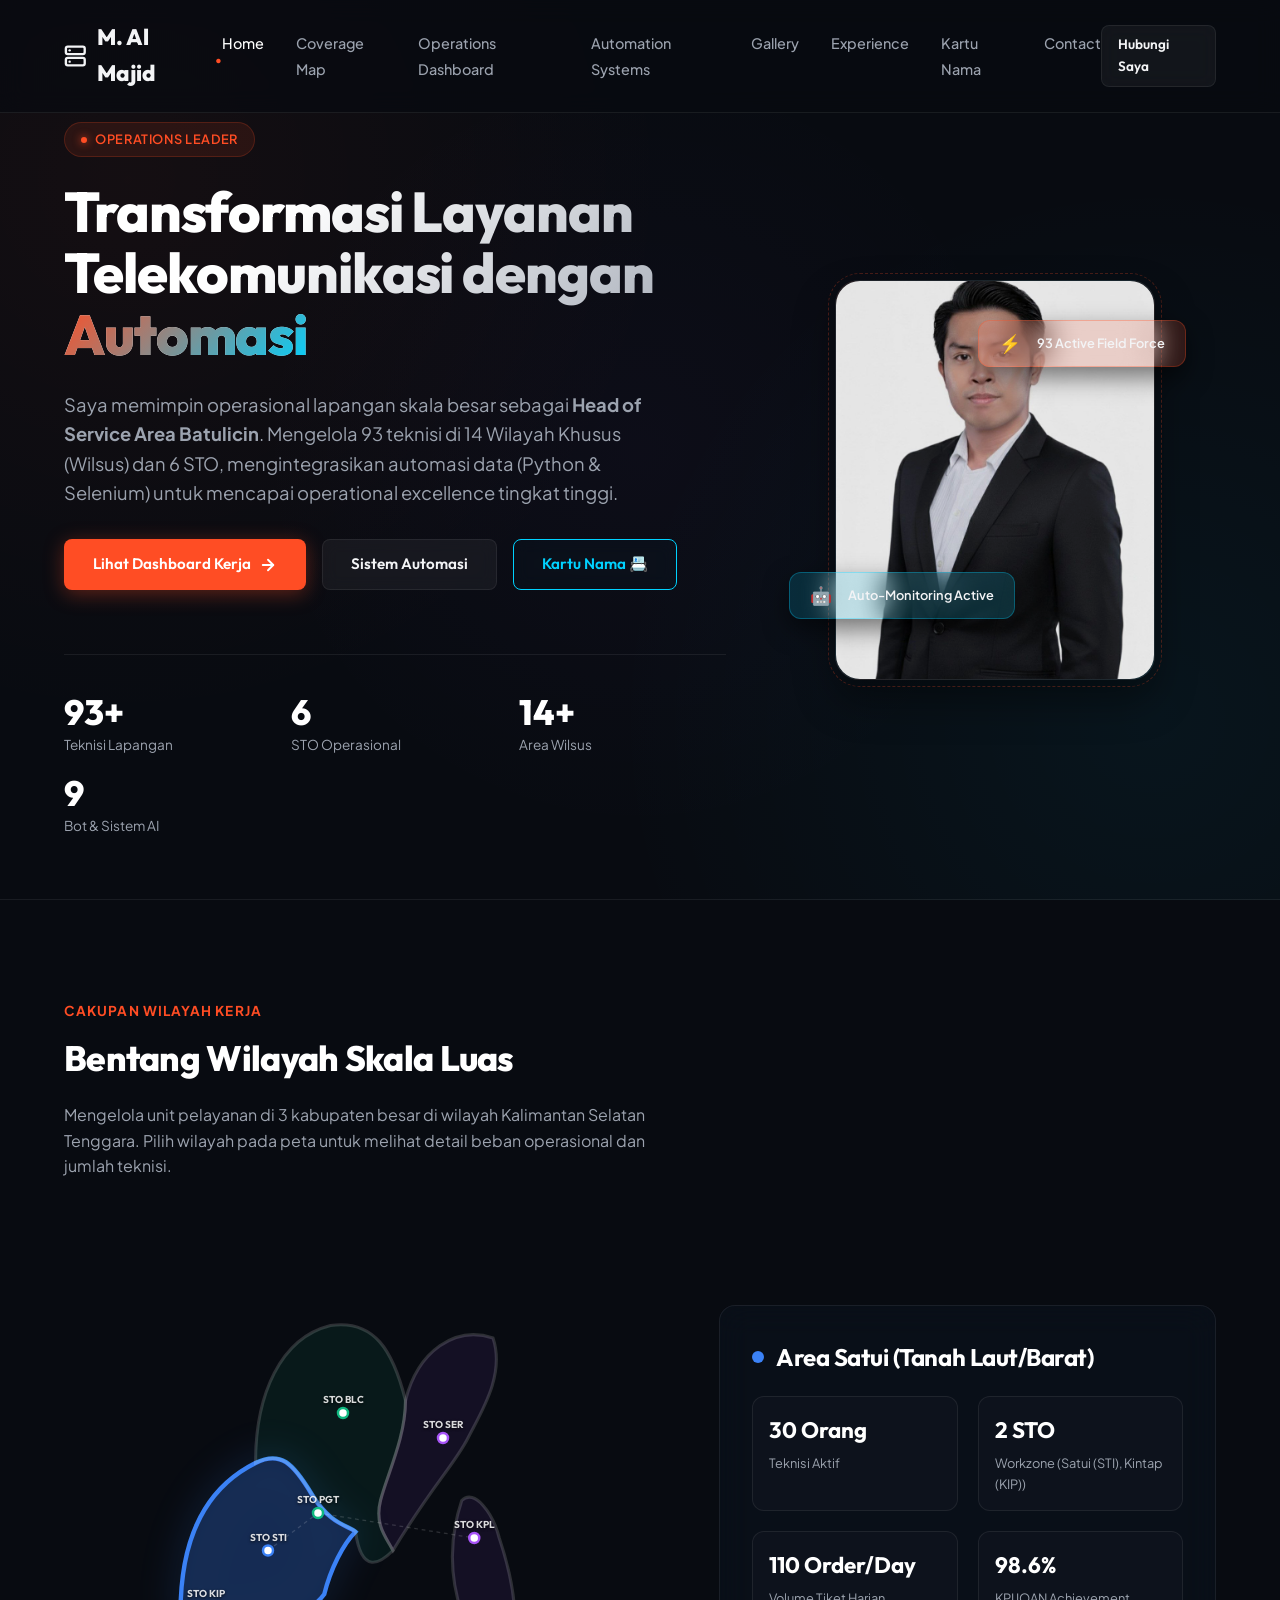
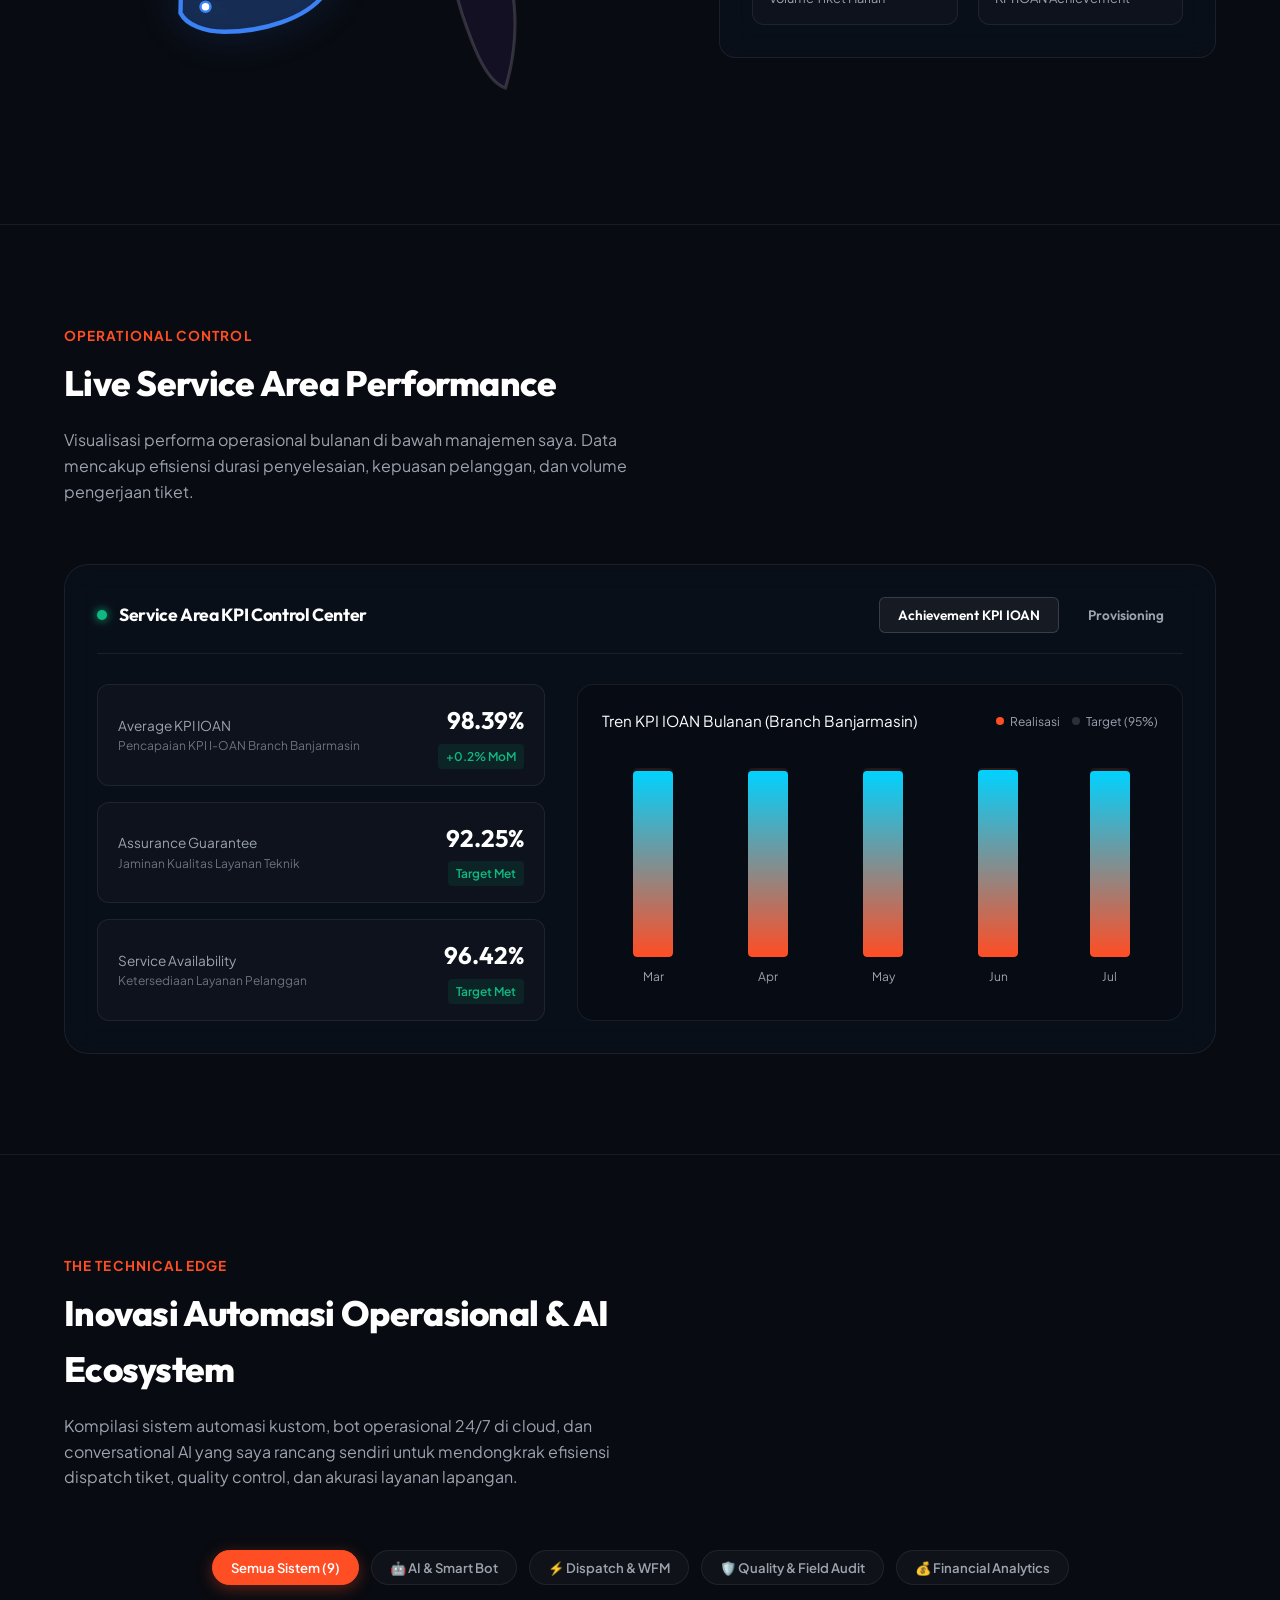
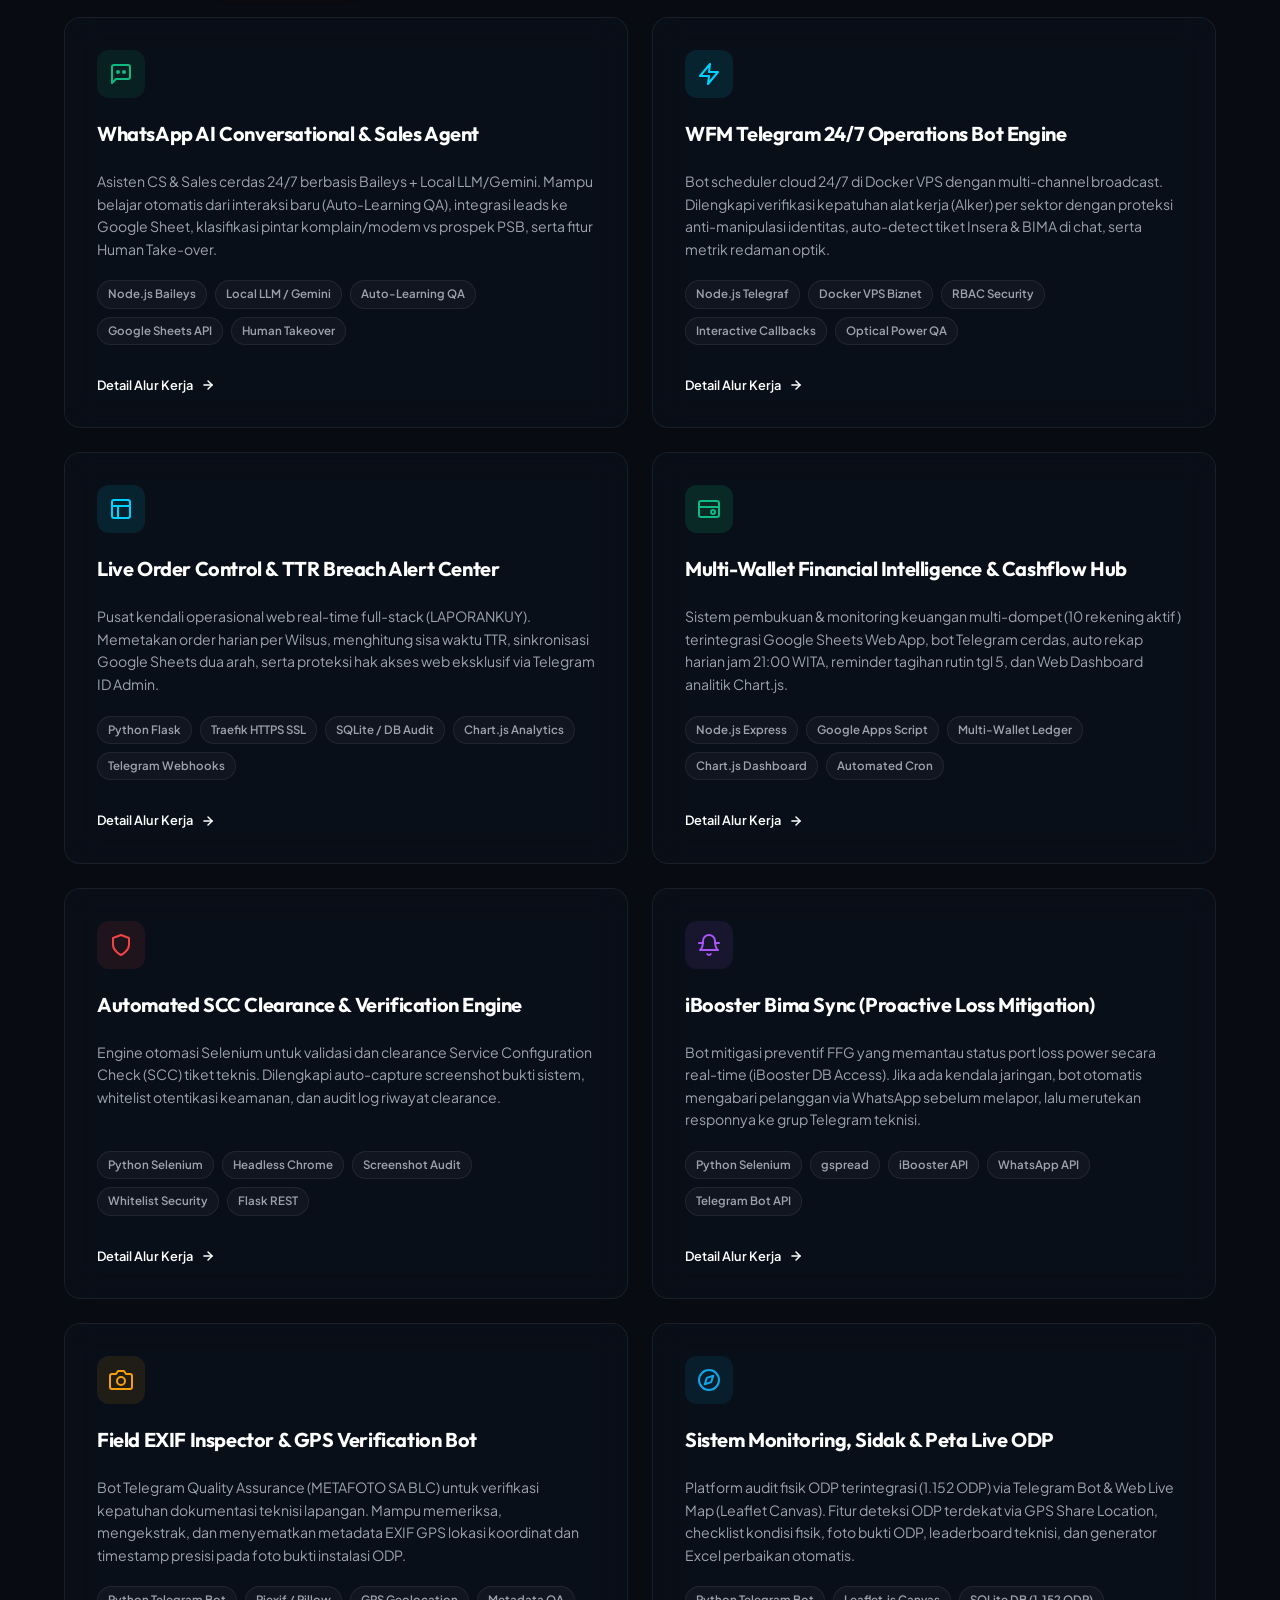
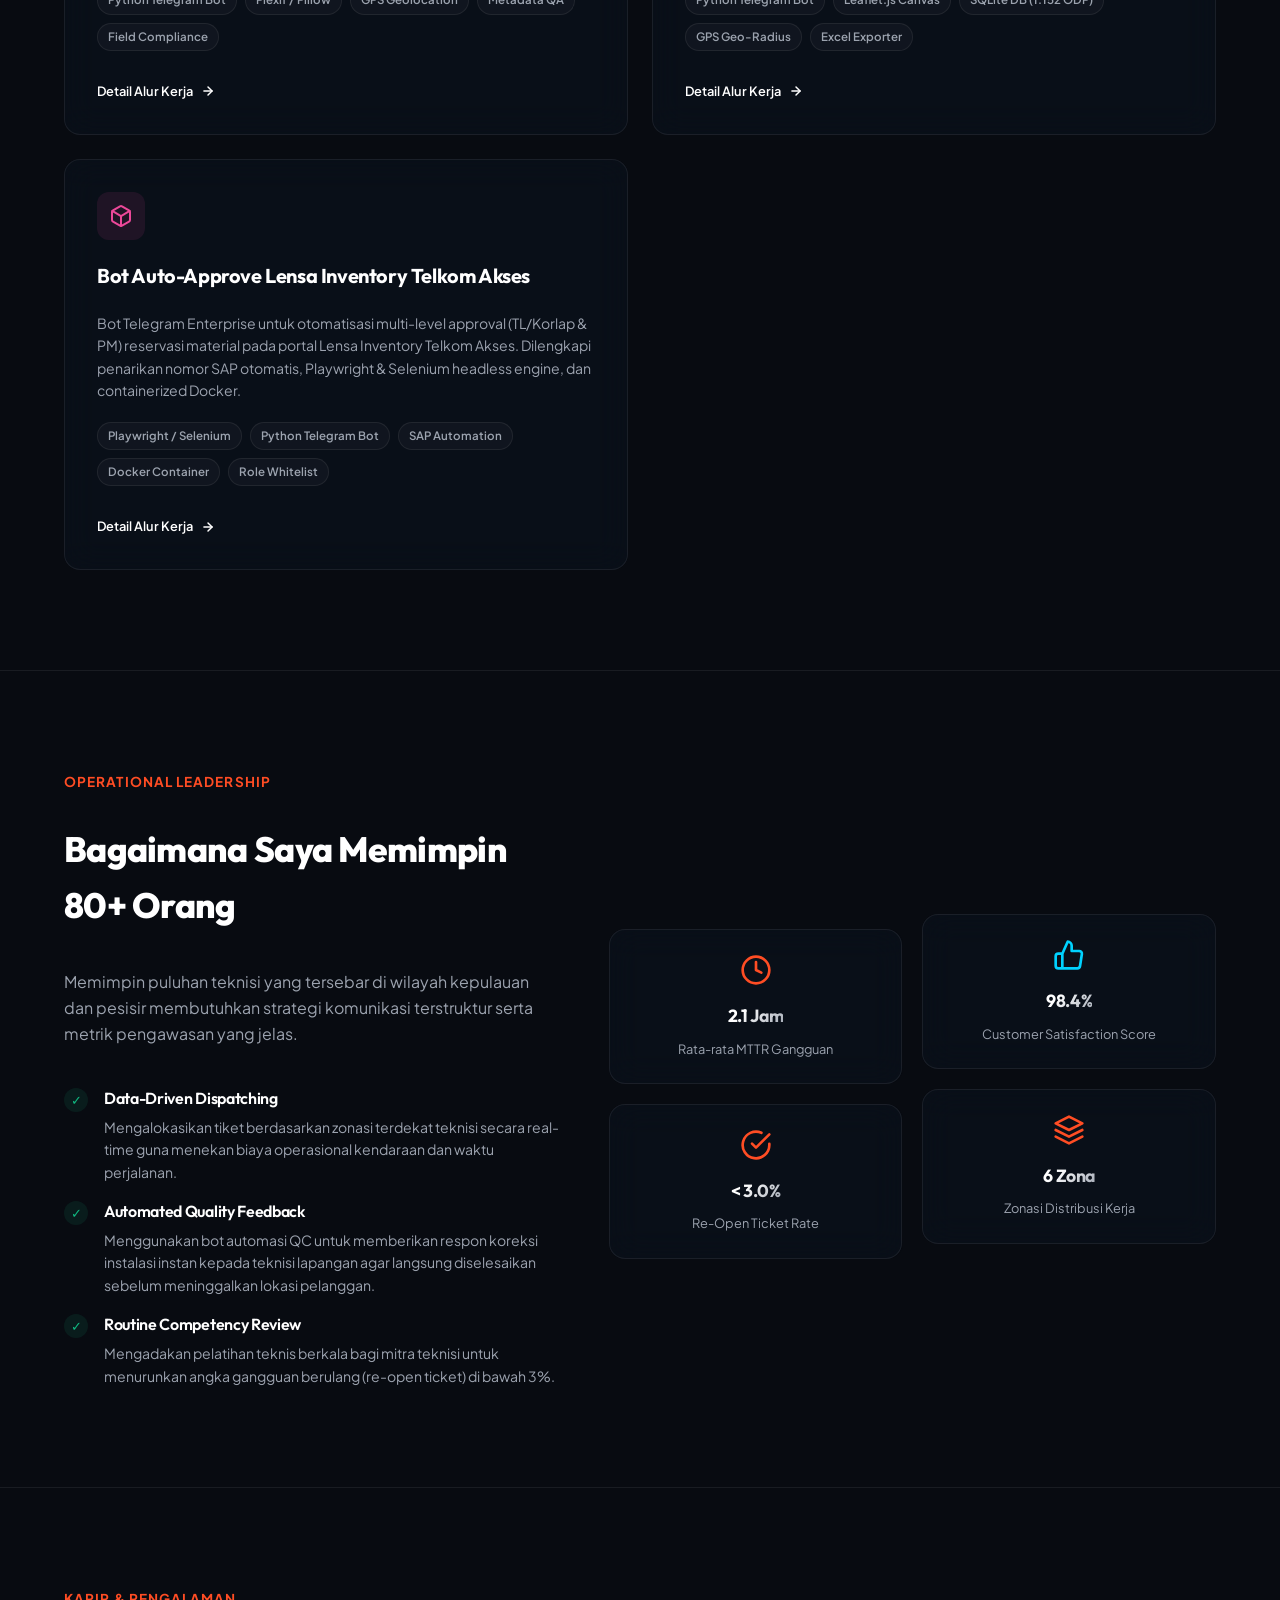
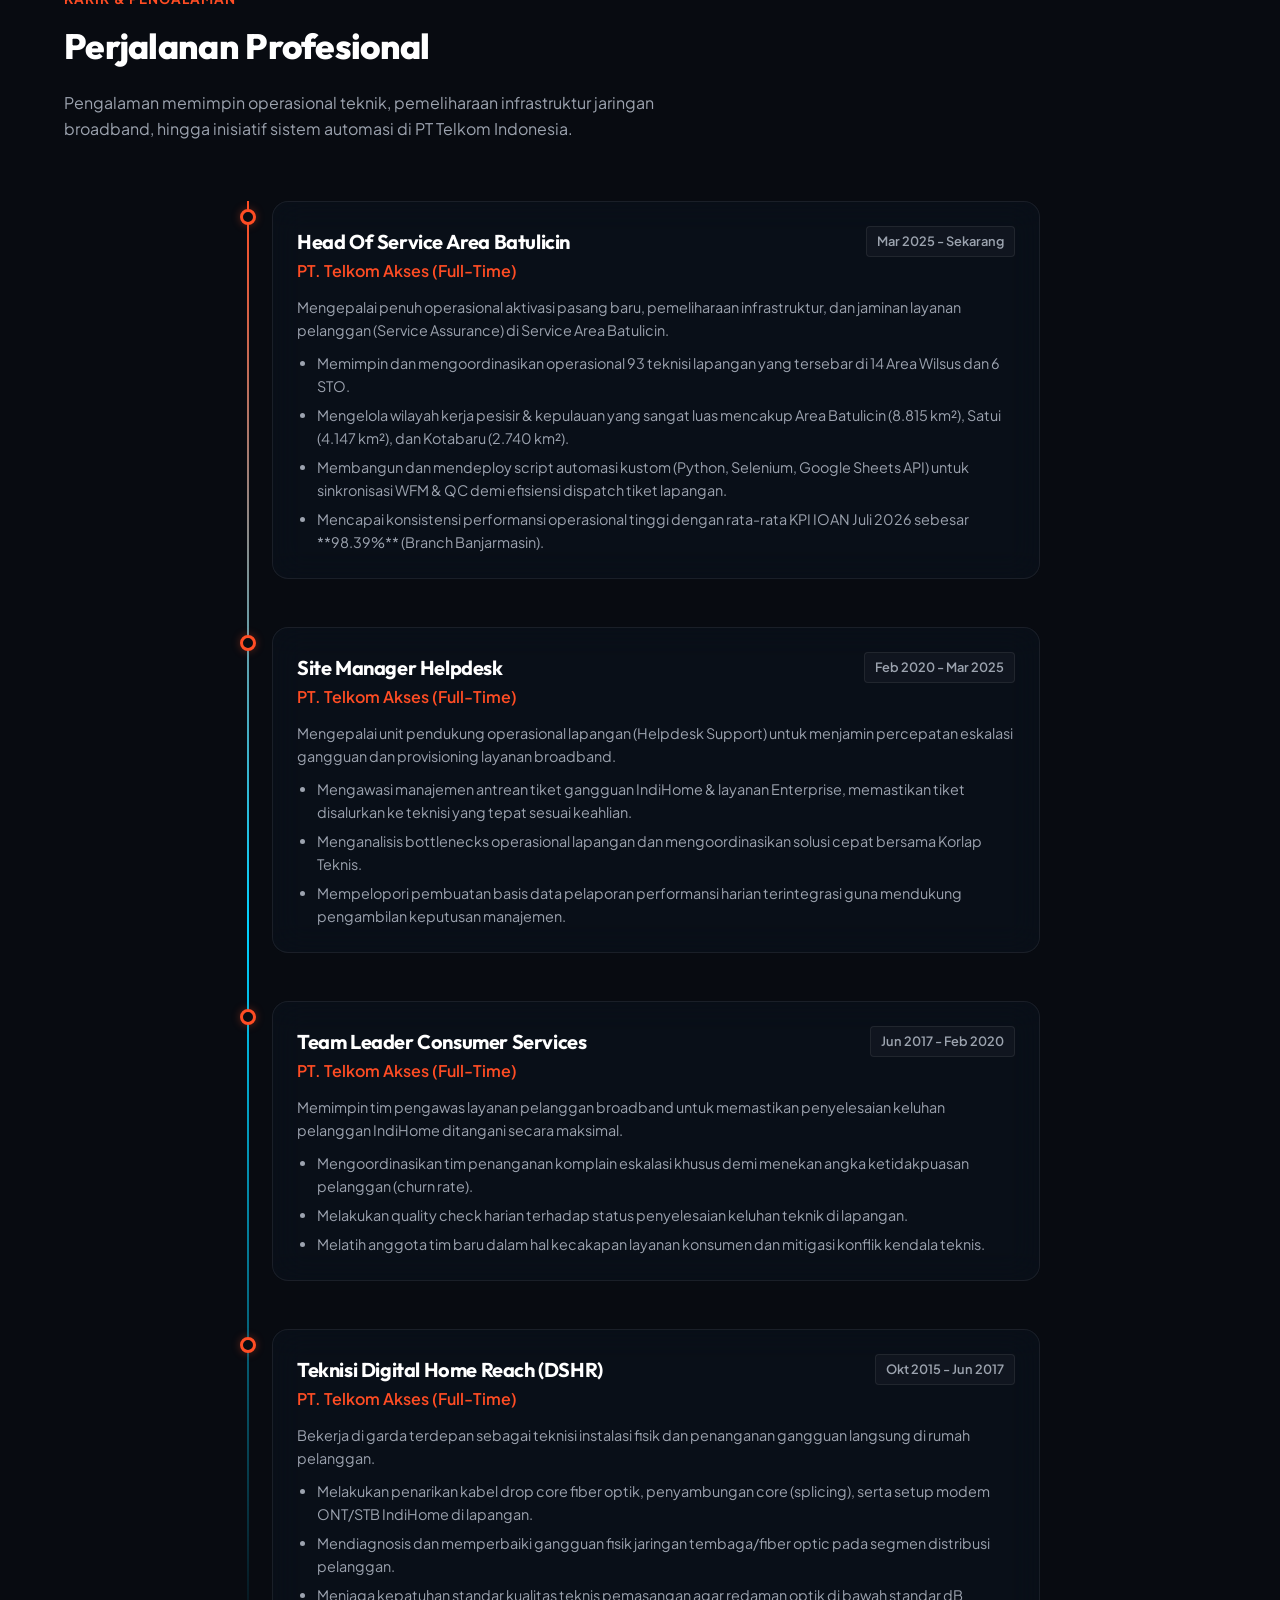
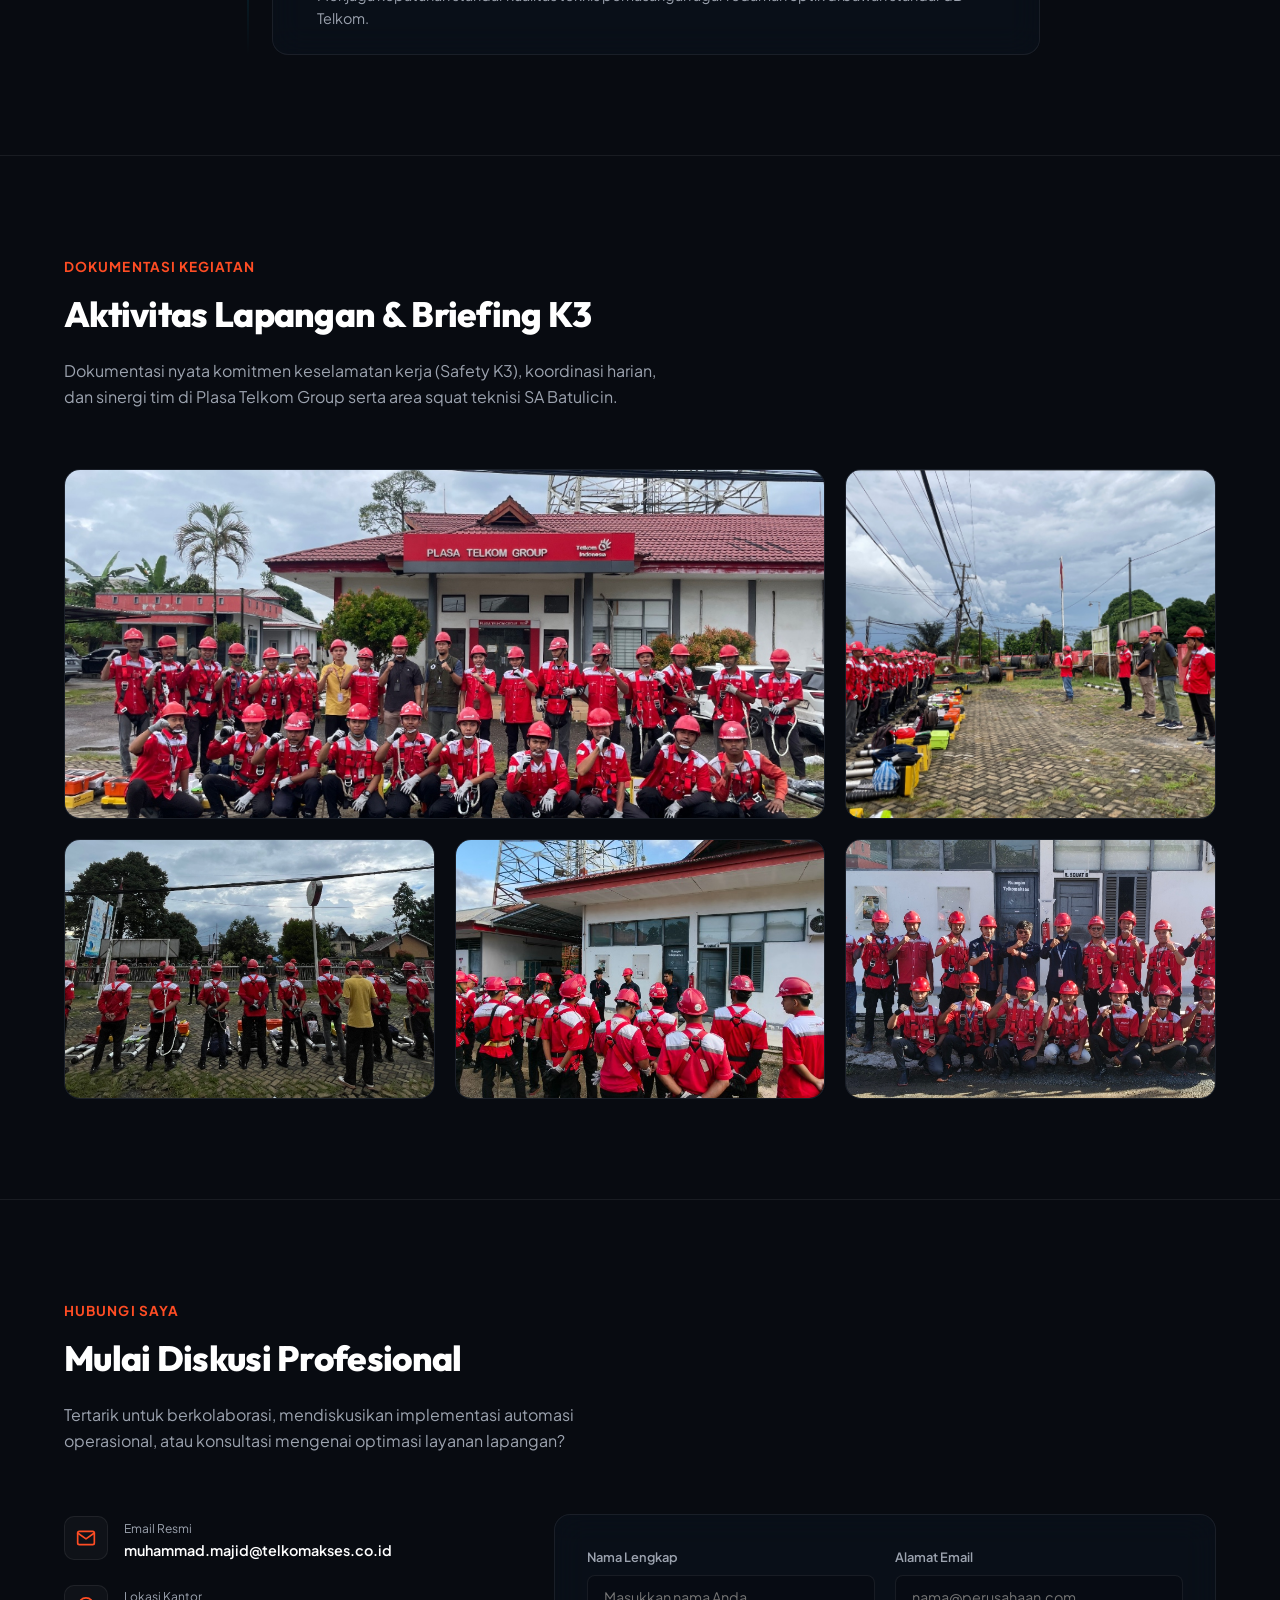
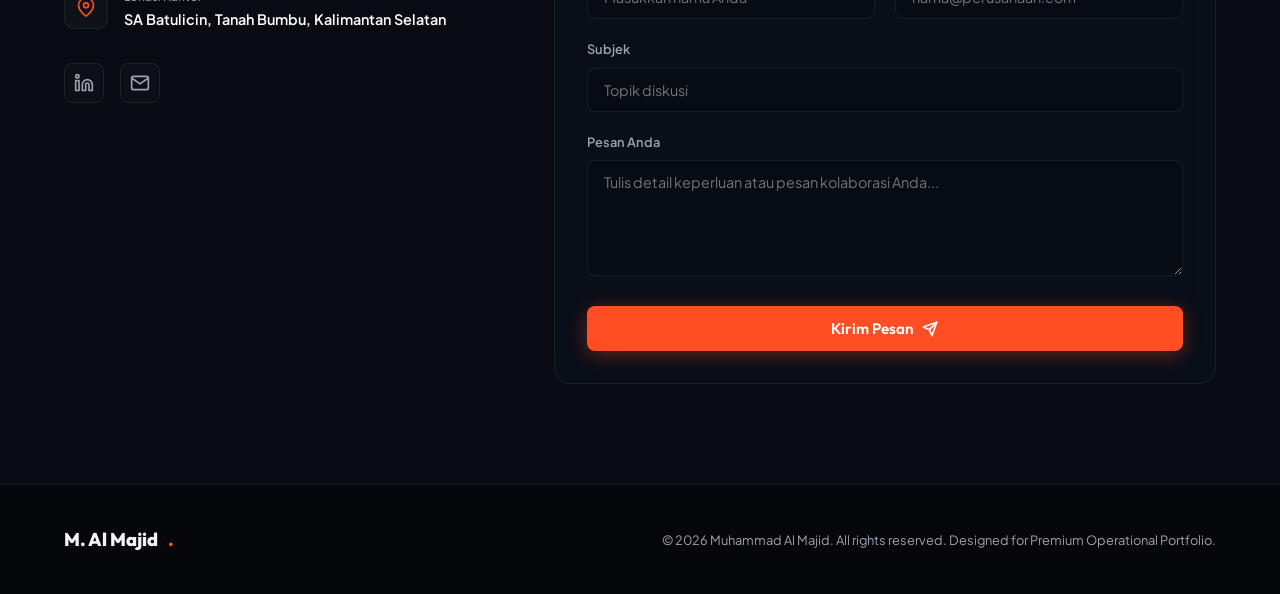
==== commit 5f3538e3: "Update portfolio: 9 Complete Industrial Automation & AI Systems (Added Live ODP Physical Audit Syste" ====
--- a/index.html
+++ b/index.html
@@ -77,7 +77,7 @@
                         <span class="stat-label">Area Wilsus</span>
                     </div>
                     <div class="stat-item" id="stat-automation">
-                        <span class="stat-number" data-target="7">0</span>
+                        <span class="stat-number" data-target="9">0</span>
                         <span class="stat-label">Bot & Sistem AI</span>
                     </div>
                 </div>
@@ -303,10 +303,10 @@
 
             <!-- Category Filter Buttons -->
             <div class="auto-filter-container" id="auto-filter-bar">
-                <button class="auto-filter-btn active" data-filter="all">Semua Sistem (7)</button>
+                <button class="auto-filter-btn active" data-filter="all">Semua Sistem (9)</button>
                 <button class="auto-filter-btn" data-filter="ai">🤖 AI & Smart Bot</button>
                 <button class="auto-filter-btn" data-filter="wfm">⚡ Dispatch & WFM</button>
-                <button class="auto-filter-btn" data-filter="qa">🛡️ Quality & Assurance</button>
+                <button class="auto-filter-btn" data-filter="qa">🛡️ Quality & Field Audit</button>
                 <button class="auto-filter-btn" data-filter="fin">💰 Financial Analytics</button>
             </div>
             
@@ -444,6 +444,46 @@
                         <span class="tech-tag">GPS Geolocation</span>
                         <span class="tech-tag">Metadata QA</span>
                         <span class="tech-tag">Field Compliance</span>
+                    </div>
+                    <span class="auto-btn">
+                        Detail Alur Kerja
+                        <svg width="14" height="14" viewBox="0 0 24 24" fill="none" stroke="currentColor" stroke-width="2.5" stroke-linecap="round" stroke-linejoin="round"><line x1="5" y1="12" x2="19" y2="12"></line><polyline points="12 5 19 12 12 19"></polyline></svg>
+                    </span>
+                </div>
+
+                <!-- 8. Sistem Monitoring, Sidak & Peta Live ODP -->
+                <div class="glass-card auto-card" id="card-sidak-odp" data-category="qa" data-workflow-id="sidak-odp">
+                    <div class="auto-icon-wrapper" style="background: rgba(14, 165, 233, 0.1); color: #0ea5e9; border-color: rgba(14, 165, 233, 0.3);">
+                        <svg width="24" height="24" viewBox="0 0 24 24" fill="none" stroke="currentColor" stroke-width="2" stroke-linecap="round" stroke-linejoin="round"><circle cx="12" cy="12" r="10"></circle><polygon points="16.24 7.76 14.12 14.12 7.76 16.24 9.88 9.88 16.24 7.76"></polygon></svg>
+                    </div>
+                    <h3 class="auto-title">Sistem Monitoring, Sidak & Peta Live ODP</h3>
+                    <p class="auto-desc">Platform audit fisik ODP terintegrasi (1.152 ODP) via Telegram Bot & Web Live Map (Leaflet Canvas). Fitur deteksi ODP terdekat via GPS Share Location, checklist kondisi fisik, foto bukti ODP, leaderboard teknisi, dan generator Excel perbaikan otomatis.</p>
+                    <div class="auto-tech-tags">
+                        <span class="tech-tag">Python Telegram Bot</span>
+                        <span class="tech-tag">Leaflet.js Canvas</span>
+                        <span class="tech-tag">SQLite DB (1.152 ODP)</span>
+                        <span class="tech-tag">GPS Geo-Radius</span>
+                        <span class="tech-tag">Excel Exporter</span>
+                    </div>
+                    <span class="auto-btn">
+                        Detail Alur Kerja
+                        <svg width="14" height="14" viewBox="0 0 24 24" fill="none" stroke="currentColor" stroke-width="2.5" stroke-linecap="round" stroke-linejoin="round"><line x1="5" y1="12" x2="19" y2="12"></line><polyline points="12 5 19 12 12 19"></polyline></svg>
+                    </span>
+                </div>
+
+                <!-- 9. Bot Auto-Approve Lensa Inventory Telkom Akses -->
+                <div class="glass-card auto-card" id="card-lensa-bot" data-category="wfm" data-workflow-id="lensa-bot">
+                    <div class="auto-icon-wrapper" style="background: rgba(236, 72, 153, 0.1); color: #ec4899; border-color: rgba(236, 72, 153, 0.3);">
+                        <svg width="24" height="24" viewBox="0 0 24 24" fill="none" stroke="currentColor" stroke-width="2" stroke-linecap="round" stroke-linejoin="round"><path d="M21 16V8a2 2 0 0 0-1-1.73l-7-4a2 2 0 0 0-2 0l-7 4A2 2 0 0 0 3 8v8a2 2 0 0 0 1 1.73l7 4a2 2 0 0 0 2 0l7-4A2 2 0 0 0 21 16z"></path><polyline points="3.27 6.96 12 12.01 20.73 6.96"></polyline><line x1="12" y1="22.08" x2="12" y2="12"></line></svg>
+                    </div>
+                    <h3 class="auto-title">Bot Auto-Approve Lensa Inventory Telkom Akses</h3>
+                    <p class="auto-desc">Bot Telegram Enterprise untuk otomatisasi multi-level approval (TL/Korlap & PM) reservasi material pada portal Lensa Inventory Telkom Akses. Dilengkapi penarikan nomor SAP otomatis, Playwright & Selenium headless engine, dan containerized Docker.</p>
+                    <div class="auto-tech-tags">
+                        <span class="tech-tag">Playwright / Selenium</span>
+                        <span class="tech-tag">Python Telegram Bot</span>
+                        <span class="tech-tag">SAP Automation</span>
+                        <span class="tech-tag">Docker Container</span>
+                        <span class="tech-tag">Role Whitelist</span>
                     </div>
                     <span class="auto-btn">
                         Detail Alur Kerja
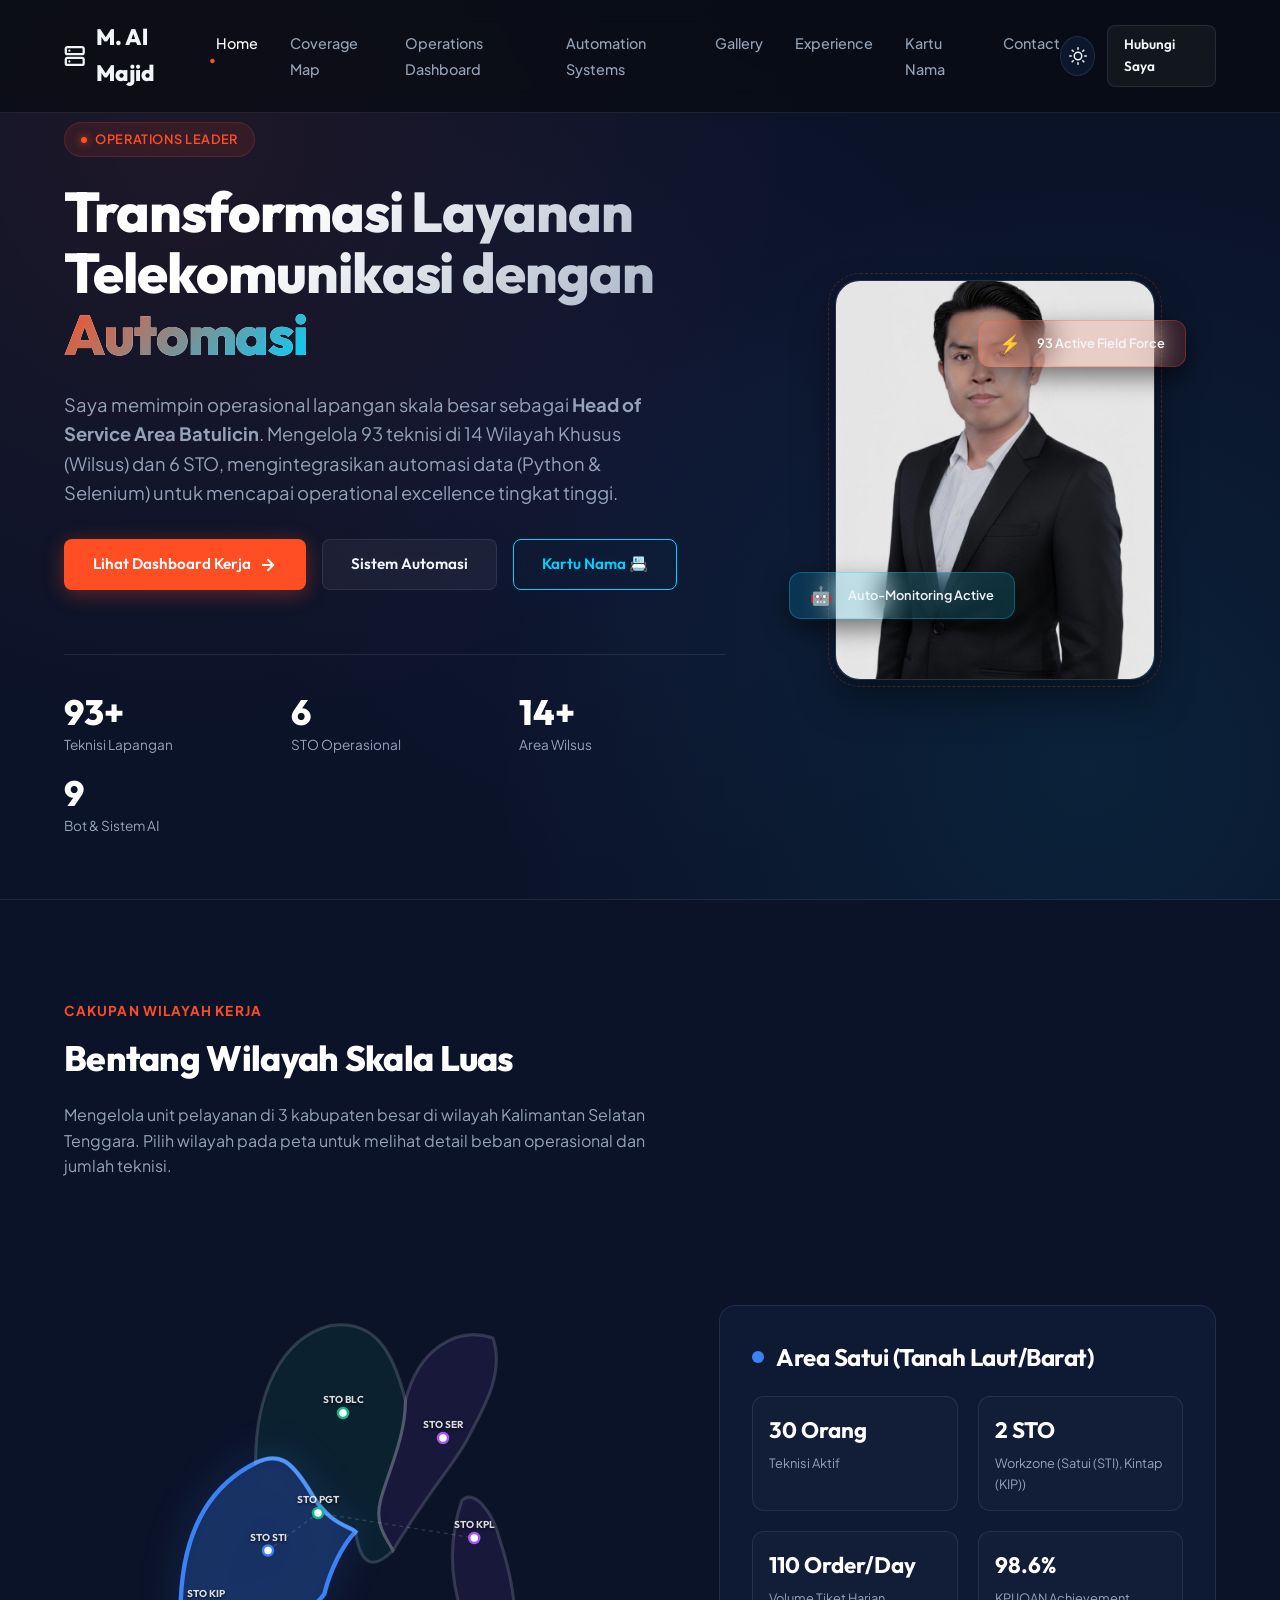
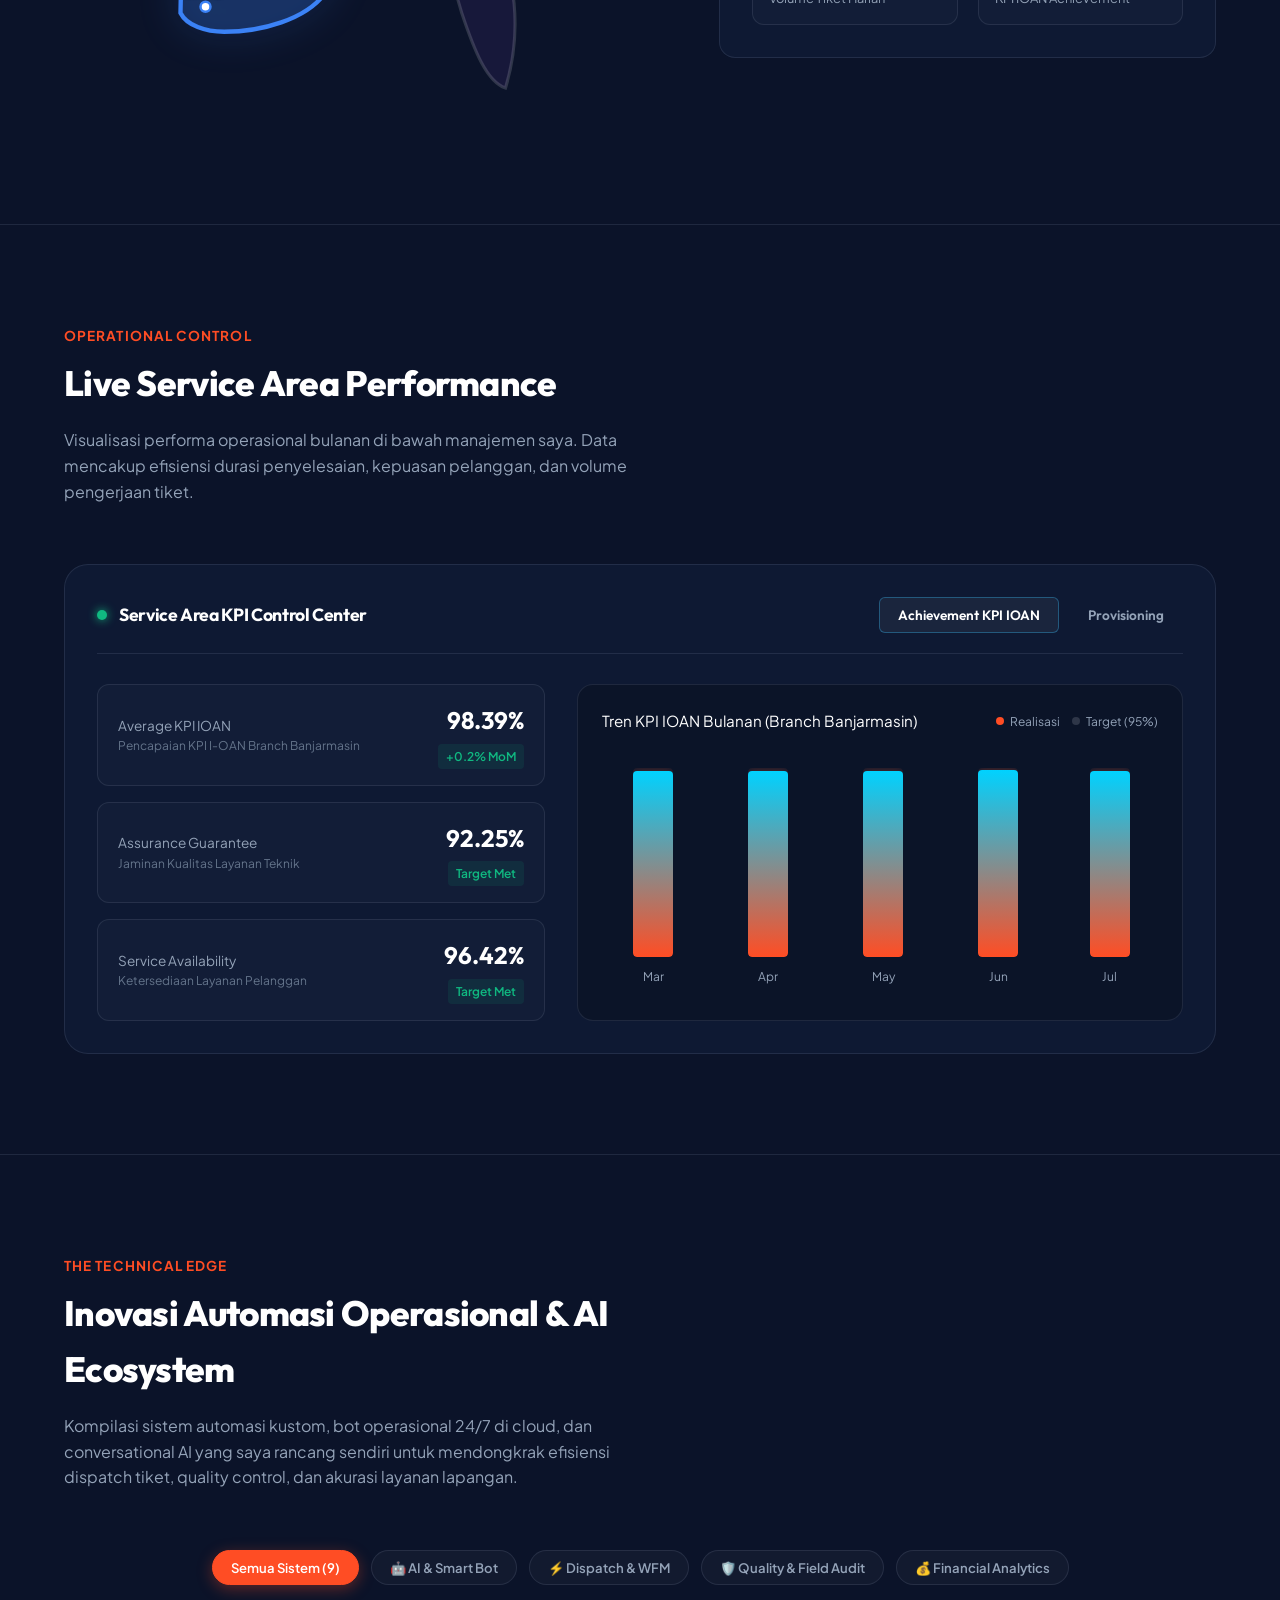
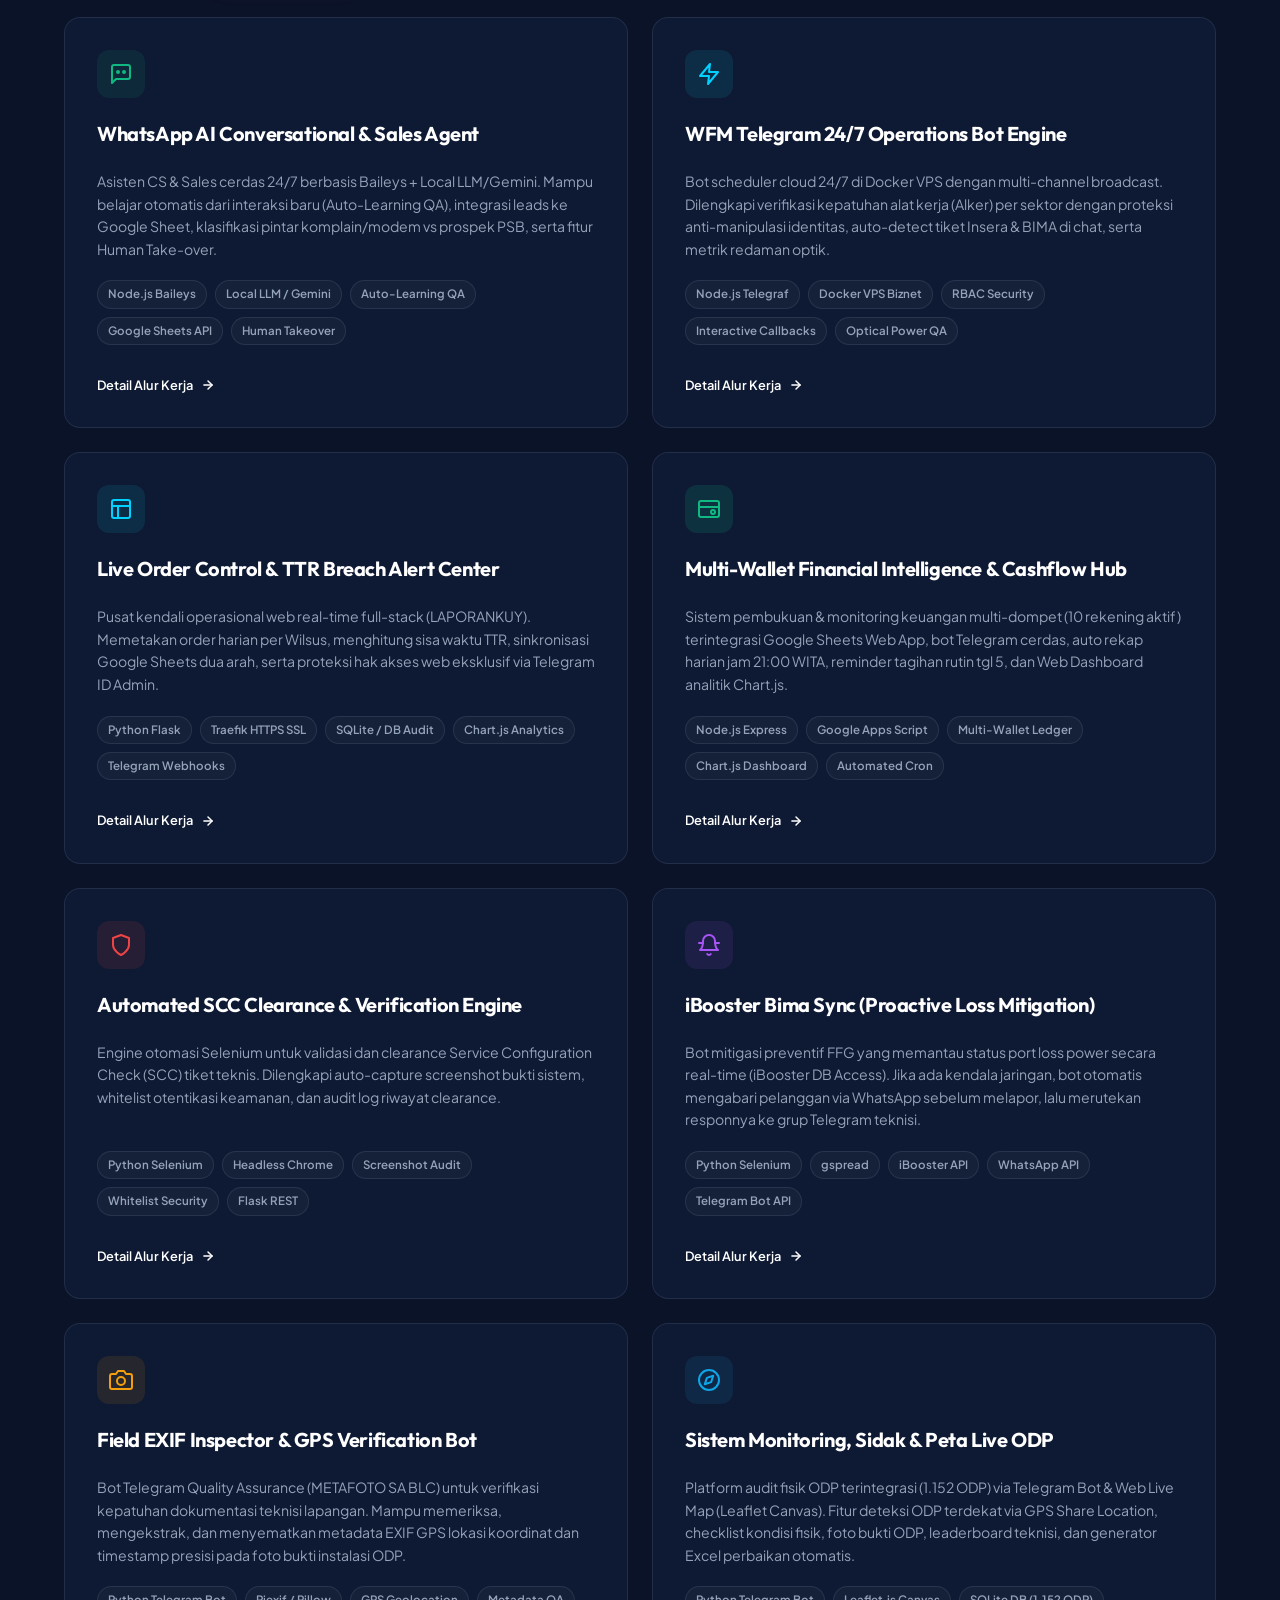
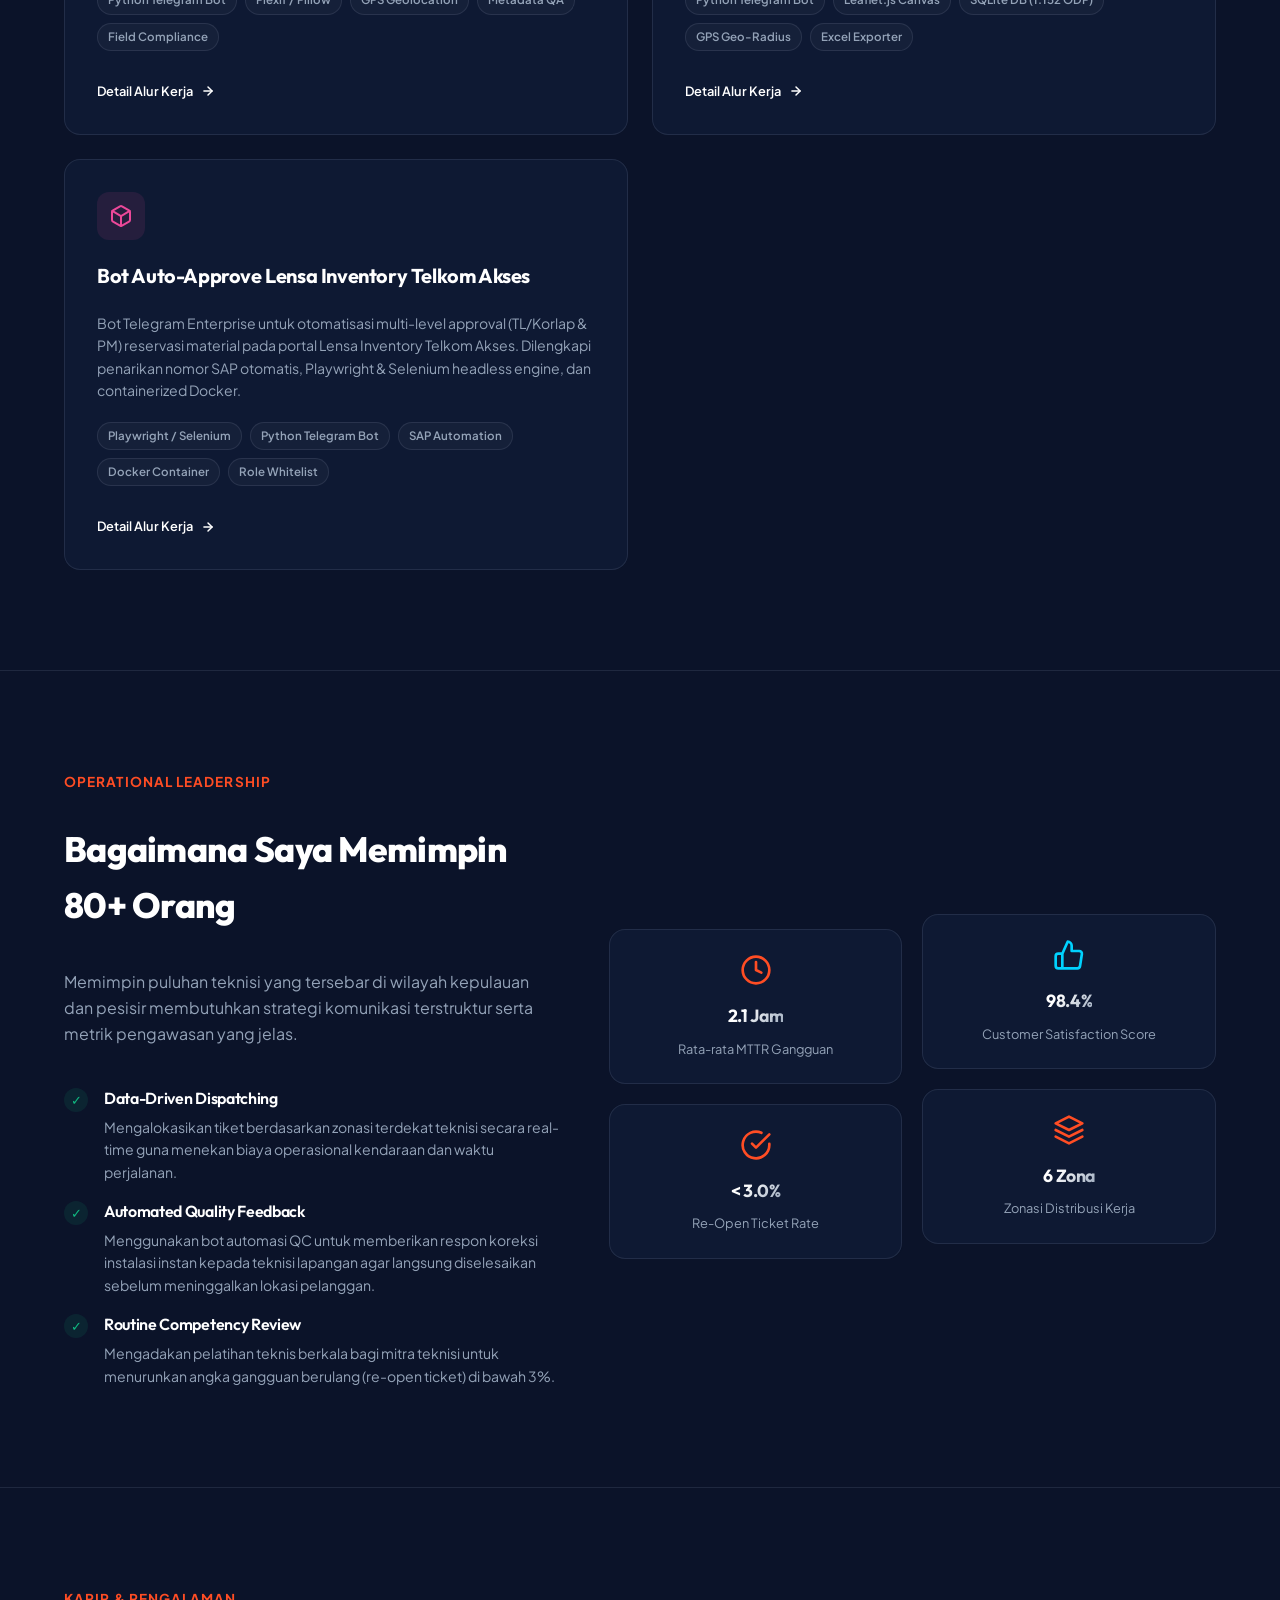
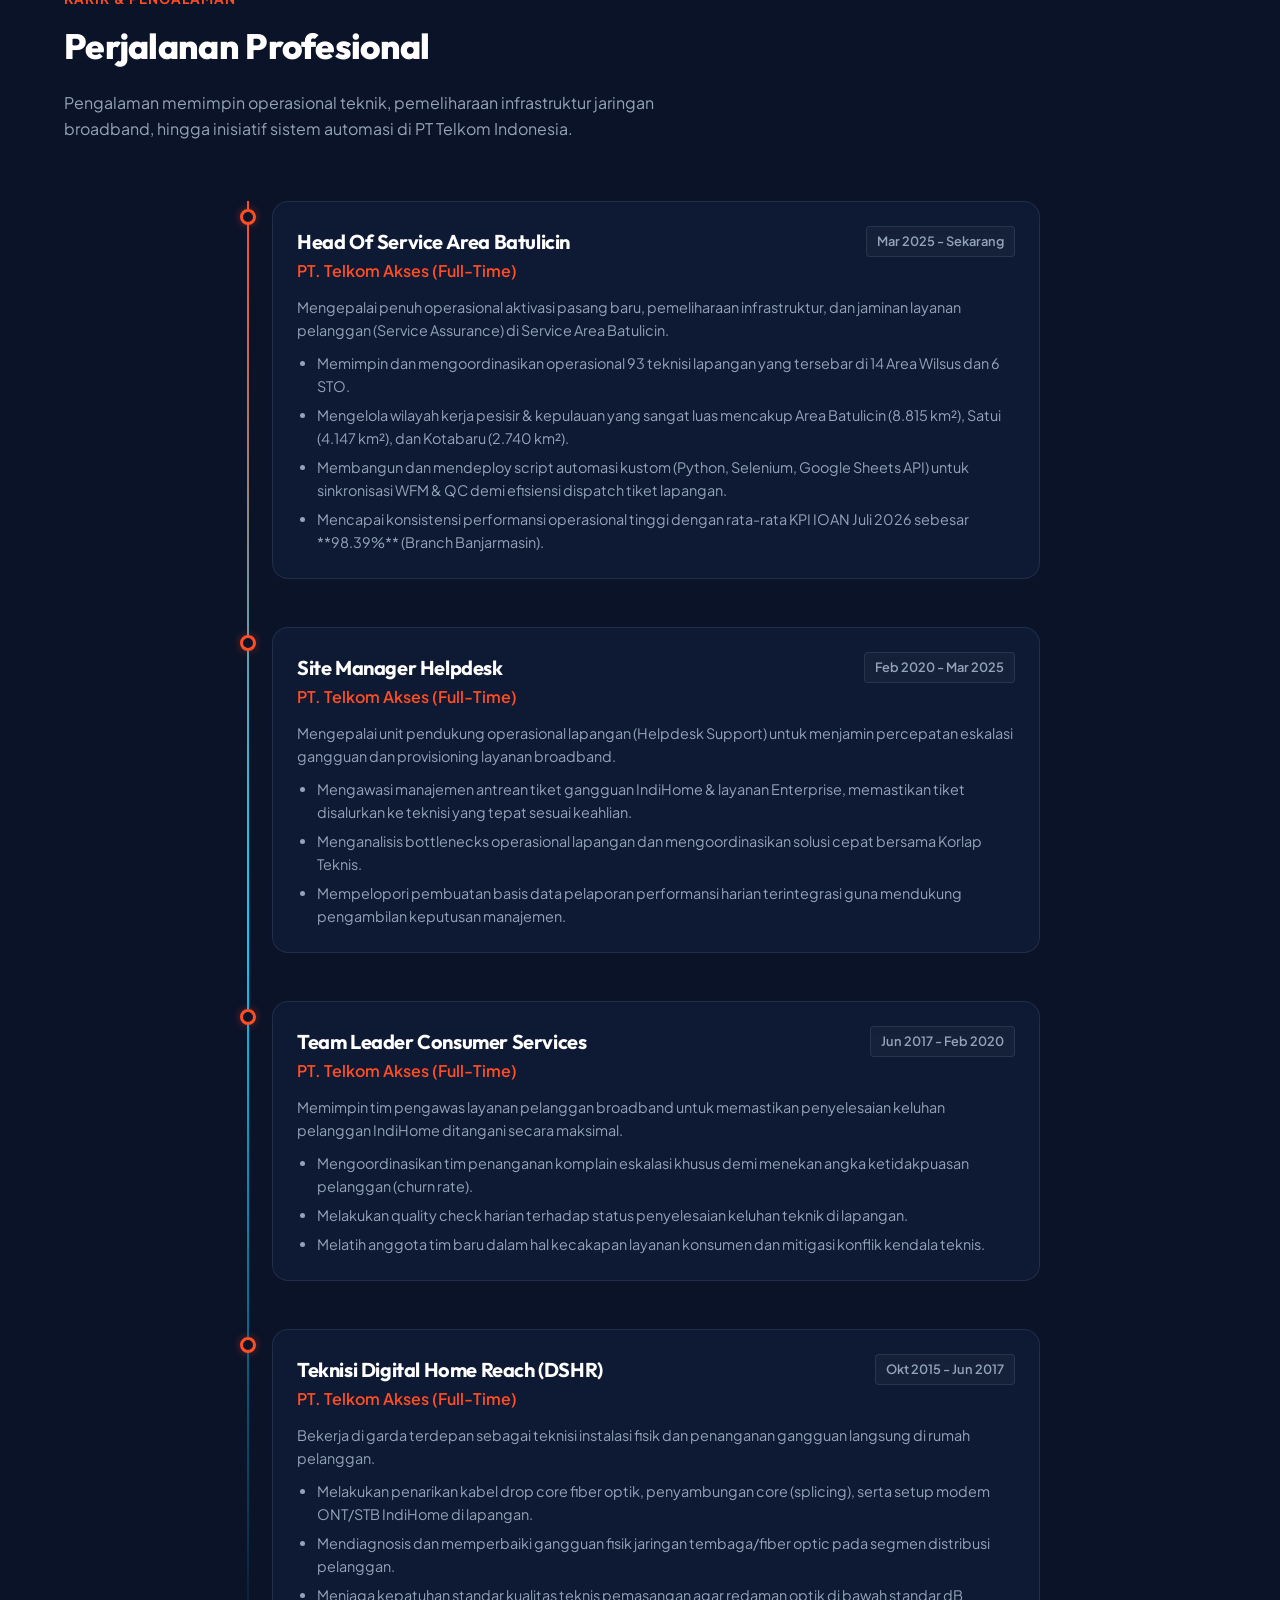
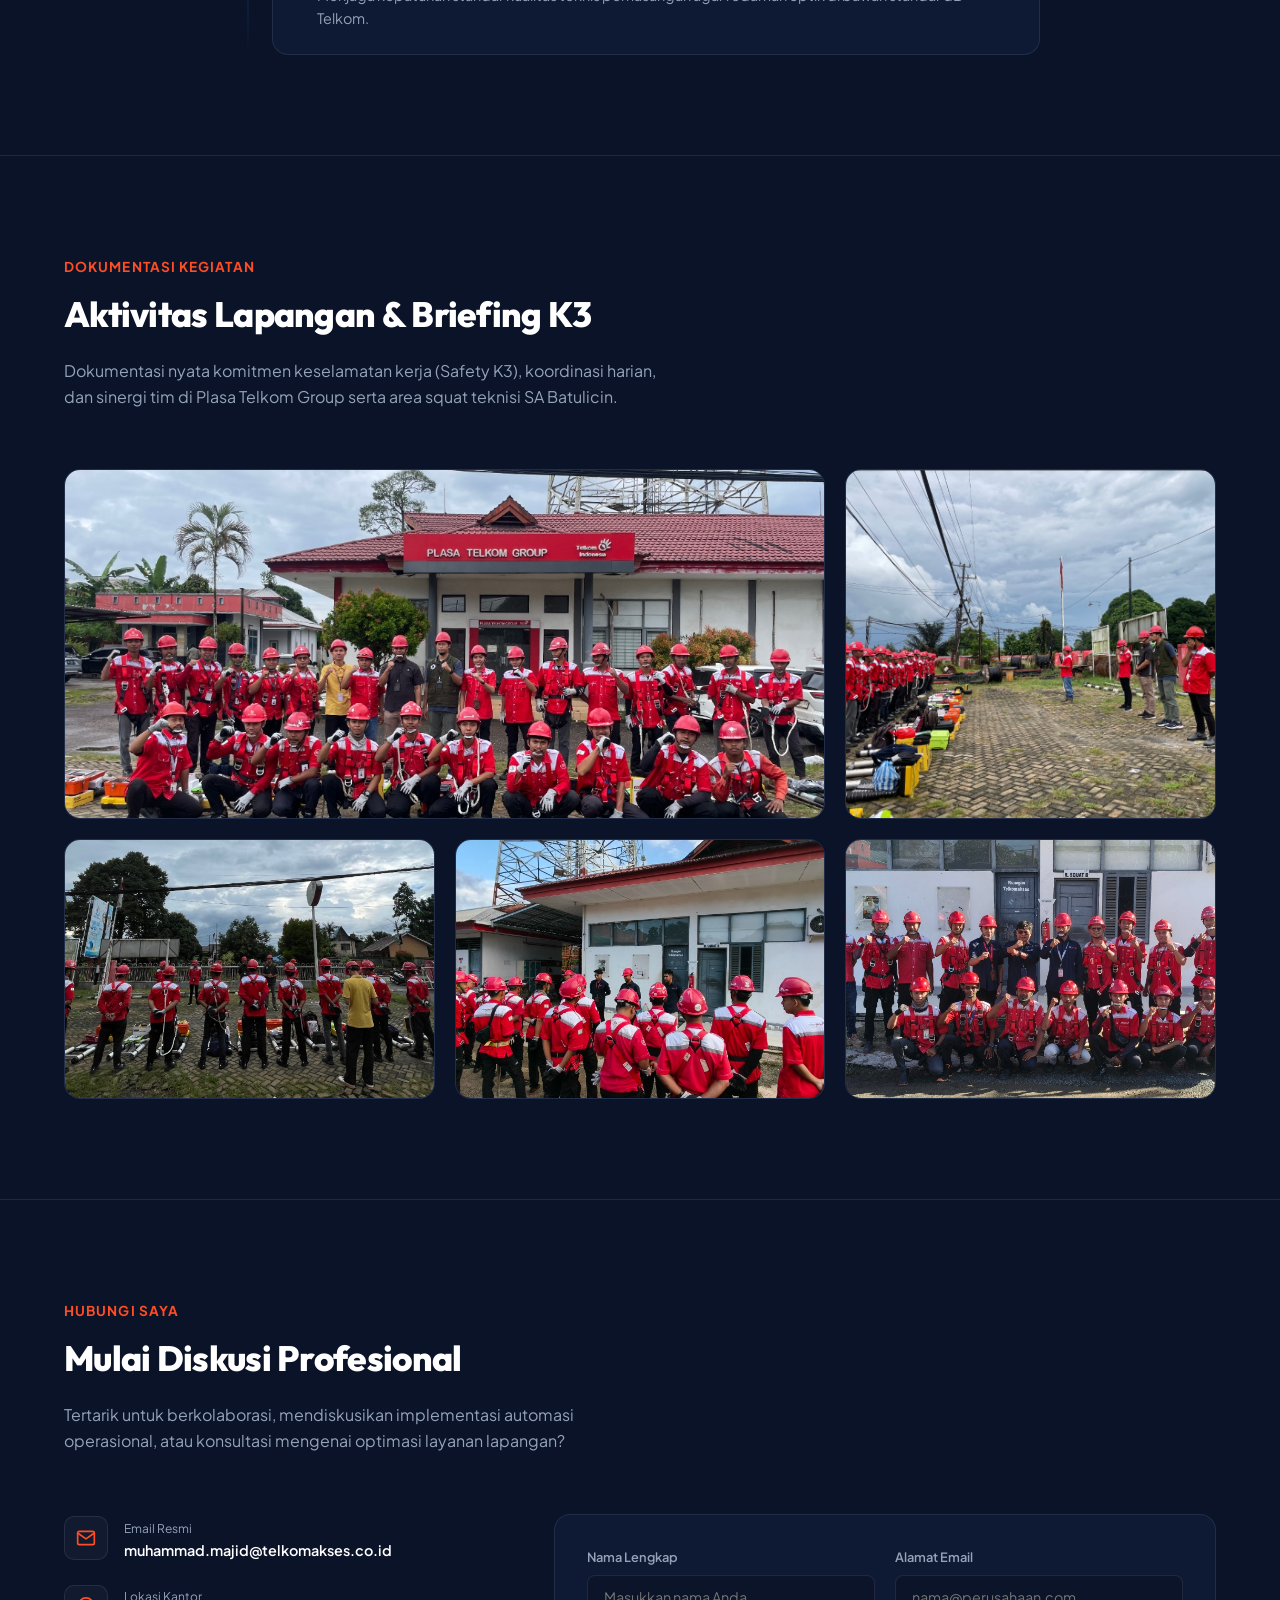
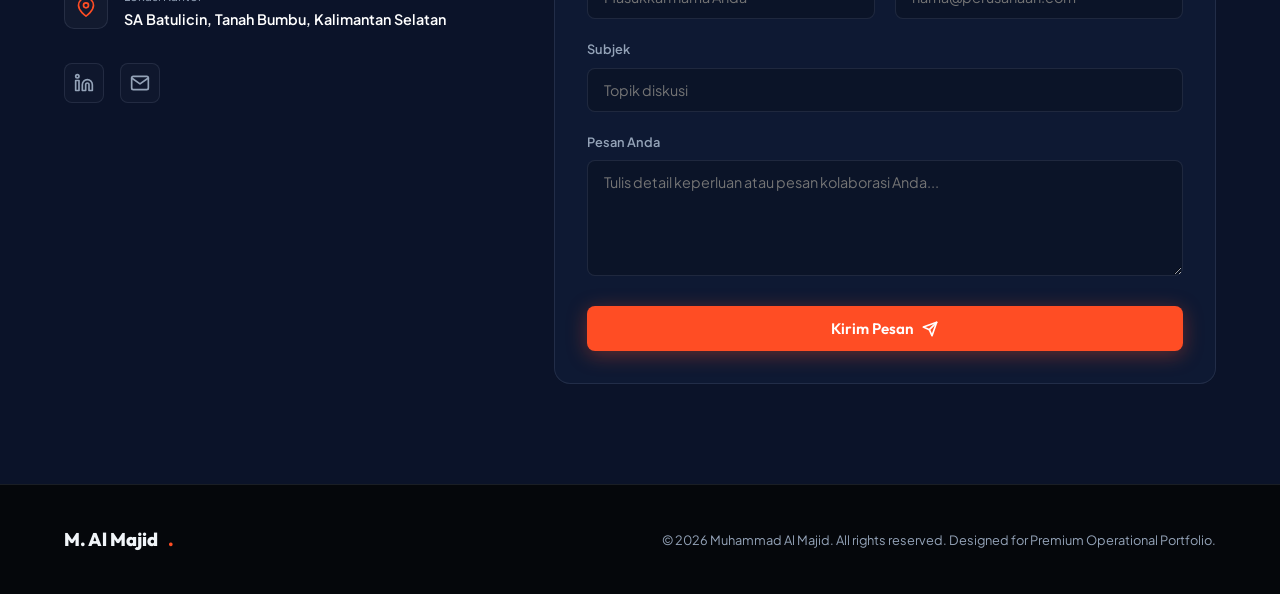
==== commit 5a27d5c0: "Add Dual Theme Switcher: Replaced jet-black with Executive Slate Navy + Clean Corporate Light Mode t" ====
--- a/index.html
+++ b/index.html
@@ -34,7 +34,13 @@
                 <li><a href="card.html" id="link-card">Kartu Nama</a></li>
                 <li><a href="#contact" id="link-contact">Contact</a></li>
             </ul>
-            <a href="#contact" class="btn btn-secondary" style="padding: 8px 16px; font-size: 0.85rem;" id="nav-cta">Hubungi Saya</a>
+            <div class="nav-actions">
+                <button class="theme-toggle-btn" id="theme-toggle-btn" title="Ganti Mode Tampilan (Terang / Gelap)" aria-label="Ganti Tema">
+                    <svg class="sun-icon" width="18" height="18" viewBox="0 0 24 24" fill="none" stroke="currentColor" stroke-width="2" stroke-linecap="round" stroke-linejoin="round"><circle cx="12" cy="12" r="5"></circle><line x1="12" y1="1" x2="12" y2="3"></line><line x1="12" y1="21" x2="12" y2="23"></line><line x1="4.22" y1="4.22" x2="5.64" y2="5.64"></line><line x1="18.36" y1="18.36" x2="19.78" y2="19.78"></line><line x1="1" y1="12" x2="3" y2="12"></line><line x1="21" y1="12" x2="23" y2="12"></line><line x1="4.22" y1="19.78" x2="5.64" y2="18.36"></line><line x1="18.36" y1="5.64" x2="19.78" y2="4.22"></line></svg>
+                    <svg class="moon-icon" width="18" height="18" viewBox="0 0 24 24" fill="none" stroke="currentColor" stroke-width="2" stroke-linecap="round" stroke-linejoin="round"><path d="M21 12.79A9 9 0 1 1 11.21 3 7 7 0 0 0 21 12.79z"></path></svg>
+                </button>
+                <a href="#contact" class="btn btn-secondary" style="padding: 8px 16px; font-size: 0.85rem;" id="nav-cta">Hubungi Saya</a>
+            </div>
         </div>
     </nav>
 
--- a/styles.css
+++ b/styles.css
@@ -8,12 +8,14 @@
     --font-heading: 'Outfit', sans-serif;
     --font-body: 'Plus Jakarta Sans', sans-serif;
 
-    /* Colors */
-    --bg-dark: #080b11;
-    --bg-card: rgba(13, 20, 35, 0.45);
-    --bg-card-hover: rgba(22, 34, 57, 0.6);
-    --border-color: rgba(255, 255, 255, 0.07);
-    --border-hover: rgba(255, 255, 255, 0.15);
+    /* Theme: Executive Slate Navy (Default Dark Mode) */
+    --bg-dark: #0b1329;
+    --bg-dark-alt: #0f1c3f;
+    --bg-card: rgba(18, 30, 58, 0.65);
+    --bg-card-hover: rgba(28, 46, 86, 0.85);
+    --border-color: rgba(148, 163, 184, 0.15);
+    --border-hover: rgba(56, 189, 248, 0.35);
+    --glass-shadow: 0 15px 35px rgba(0, 0, 0, 0.35);
     
     /* Brand Accents */
     --primary: #ff4d24;        /* Telkom Orange-Red */
@@ -28,9 +30,9 @@
     --danger: #ef4444;
     
     /* Text Colors */
-    --text-primary: #f3f4f6;
-    --text-secondary: #9ca3af;
-    --text-muted: #6b7280;
+    --text-primary: #f1f5f9;
+    --text-secondary: #94a3b8;
+    --text-muted: #64748b;
     --text-white: #ffffff;
 
     /* Spacing & Borders */
@@ -58,10 +60,11 @@
     overflow-x: hidden;
     line-height: 1.6;
     background-image: 
-        radial-gradient(circle at 10% 20%, rgba(255, 77, 36, 0.05) 0%, transparent 40%),
-        radial-gradient(circle at 90% 80%, rgba(0, 210, 255, 0.05) 0%, transparent 40%),
-        radial-gradient(circle at 50% 50%, rgba(168, 85, 247, 0.03) 0%, transparent 50%);
+        radial-gradient(circle at 15% 15%, rgba(255, 77, 36, 0.08) 0%, transparent 45%),
+        radial-gradient(circle at 85% 85%, rgba(0, 210, 255, 0.08) 0%, transparent 45%),
+        radial-gradient(circle at 50% 50%, rgba(99, 102, 241, 0.05) 0%, transparent 55%);
     background-attachment: fixed;
+    transition: background-color 0.4s ease, color 0.4s ease;
 }
 
 /* Custom Scrollbar */
@@ -1820,13 +1823,256 @@
     margin-top: 2px;
 }
 
-.auto-card {
-    cursor: pointer;
-    transition: var(--transition);
-}
-
 .auto-card:hover {
     transform: translateY(-6px);
     border-color: rgba(255, 77, 36, 0.4);
     box-shadow: 0 15px 35px rgba(0, 0, 0, 0.5), 0 0 25px rgba(255, 77, 36, 0.1);
 }
+
+/* ==========================================================================
+   THEME TOGGLE BUTTON STYLING
+   ========================================================================== */
+.nav-actions {
+    display: flex;
+    align-items: center;
+    gap: 12px;
+}
+
+.theme-toggle-btn {
+    width: 40px;
+    height: 40px;
+    border-radius: 50%;
+    background: var(--bg-card);
+    border: 1px solid var(--border-color);
+    color: var(--text-primary);
+    display: flex;
+    align-items: center;
+    justify-content: center;
+    cursor: pointer;
+    transition: var(--transition);
+    position: relative;
+    overflow: hidden;
+}
+
+.theme-toggle-btn:hover {
+    background: var(--bg-card-hover);
+    border-color: var(--primary);
+    color: var(--primary);
+    box-shadow: 0 0 15px var(--primary-glow);
+    transform: rotate(15deg);
+}
+
+.theme-toggle-btn .sun-icon {
+    display: block;
+}
+
+.theme-toggle-btn .moon-icon {
+    display: none;
+}
+
+/* When in Light Theme */
+body.light-theme .theme-toggle-btn .sun-icon {
+    display: none;
+}
+
+body.light-theme .theme-toggle-btn .moon-icon {
+    display: block;
+    color: #4f46e5;
+}
+
+/* ==========================================================================
+   LIGHT THEME DESIGN SYSTEM (CORPORATE CLEAN TECH)
+   ========================================================================== */
+body.light-theme {
+    --bg-dark: #f8fafc;
+    --bg-dark-alt: #f1f5f9;
+    --bg-card: rgba(255, 255, 255, 0.95);
+    --bg-card-hover: #ffffff;
+    --border-color: rgba(226, 232, 240, 0.9);
+    --border-hover: rgba(203, 213, 225, 1);
+    --glass-shadow: 0 12px 32px rgba(15, 23, 42, 0.08);
+    
+    --text-primary: #0f172a;
+    --text-secondary: #475569;
+    --text-muted: #64748b;
+    --text-white: #0f172a;
+
+    background-color: var(--bg-dark);
+    color: var(--text-primary);
+    background-image: 
+        radial-gradient(circle at 15% 15%, rgba(255, 77, 36, 0.04) 0%, transparent 40%),
+        radial-gradient(circle at 85% 85%, rgba(0, 210, 255, 0.04) 0%, transparent 40%),
+        radial-gradient(circle at 50% 50%, rgba(99, 102, 241, 0.03) 0%, transparent 50%);
+}
+
+body.light-theme nav {
+    background: rgba(255, 255, 255, 0.85);
+    border-bottom: 1px solid rgba(226, 232, 240, 0.9);
+    box-shadow: 0 4px 20px rgba(15, 23, 42, 0.04);
+}
+
+body.light-theme .nav-links a {
+    color: #475569;
+}
+
+body.light-theme .nav-links a:hover,
+body.light-theme .nav-links a.active {
+    color: var(--primary);
+}
+
+body.light-theme .glass-card {
+    background: #ffffff;
+    border: 1px solid rgba(226, 232, 240, 0.95);
+    box-shadow: 0 10px 30px rgba(15, 23, 42, 0.05);
+}
+
+body.light-theme .glass-card:hover {
+    background: #ffffff;
+    border-color: rgba(255, 77, 36, 0.35);
+    box-shadow: 0 16px 36px rgba(15, 23, 42, 0.09), 0 0 20px rgba(255, 77, 36, 0.08);
+}
+
+body.light-theme .hero-badge {
+    background: rgba(255, 77, 36, 0.08);
+    border: 1px solid rgba(255, 77, 36, 0.25);
+    color: var(--primary);
+}
+
+body.light-theme .text-gradient {
+    background: linear-gradient(135deg, #0f172a 30%, #334155 100%);
+    -webkit-background-clip: text;
+    -webkit-text-fill-color: transparent;
+}
+
+body.light-theme .btn-secondary {
+    background: #f1f5f9;
+    color: #0f172a;
+    border: 1px solid #cbd5e1;
+}
+
+body.light-theme .btn-secondary:hover {
+    background: #e2e8f0;
+    color: #0f172a;
+    border-color: #94a3b8;
+}
+
+body.light-theme .hero-stats {
+    border-top: 1px solid #e2e8f0;
+}
+
+body.light-theme .stat-number {
+    color: var(--primary);
+}
+
+body.light-theme .stat-label {
+    color: #64748b;
+}
+
+body.light-theme .tech-tag {
+    background: #f1f5f9;
+    border-color: #e2e8f0;
+    color: #334155;
+}
+
+body.light-theme .auto-filter-btn {
+    background: #ffffff;
+    border-color: #e2e8f0;
+    color: #475569;
+    box-shadow: 0 2px 8px rgba(15, 23, 42, 0.04);
+}
+
+body.light-theme .auto-filter-btn:hover {
+    background: rgba(255, 77, 36, 0.08);
+    color: var(--primary);
+    border-color: var(--primary);
+}
+
+body.light-theme .auto-filter-btn.active {
+    background: var(--primary);
+    border-color: var(--primary);
+    color: #ffffff;
+    box-shadow: 0 4px 15px var(--primary-glow);
+}
+
+body.light-theme .map-container {
+    background: #ffffff;
+    border: 1px solid #e2e8f0;
+    box-shadow: 0 10px 30px rgba(15, 23, 42, 0.05);
+}
+
+body.light-theme .map-svg {
+    filter: drop-shadow(0 4px 12px rgba(15, 23, 42, 0.06));
+}
+
+body.light-theme .timeline-dot {
+    background: #ffffff;
+    border-color: var(--primary);
+    box-shadow: 0 0 0 4px rgba(255, 77, 36, 0.15);
+}
+
+body.light-theme .contact-form input,
+body.light-theme .contact-form textarea {
+    background: #f8fafc;
+    border: 1px solid #cbd5e1;
+    color: #0f172a;
+}
+
+body.light-theme .contact-form input:focus,
+body.light-theme .contact-form textarea:focus {
+    background: #ffffff;
+    border-color: var(--primary);
+    box-shadow: 0 0 0 3px rgba(255, 77, 36, 0.15);
+}
+
+body.light-theme .workflow-modal-box {
+    background: #ffffff;
+    border-color: rgba(226, 232, 240, 0.9);
+    box-shadow: 0 25px 60px rgba(15, 23, 42, 0.2);
+}
+
+body.light-theme .workflow-modal-header {
+    border-bottom: 1px solid #e2e8f0;
+}
+
+body.light-theme .workflow-modal-title {
+    color: #0f172a;
+}
+
+body.light-theme .workflow-modal-close {
+    background: #f1f5f9;
+    border-color: #cbd5e1;
+    color: #475569;
+}
+
+body.light-theme .workflow-modal-close:hover {
+    background: #fee2e2;
+    color: #ef4444;
+    border-color: #fca5a5;
+}
+
+body.light-theme .workflow-step-dot {
+    background: #ffffff;
+    border-color: var(--primary);
+}
+
+body.light-theme .workflow-step-name {
+    color: #0f172a;
+}
+
+body.light-theme .workflow-step-desc {
+    color: #475569;
+}
+
+body.light-theme .workflow-impact-box {
+    background: rgba(16, 185, 129, 0.08);
+    border-color: rgba(16, 185, 129, 0.25);
+}
+
+body.light-theme footer {
+    border-top: 1px solid #e2e8f0;
+    background: #f8fafc;
+}
+
+body.light-theme .footer-copy {
+    color: #64748b;
+}
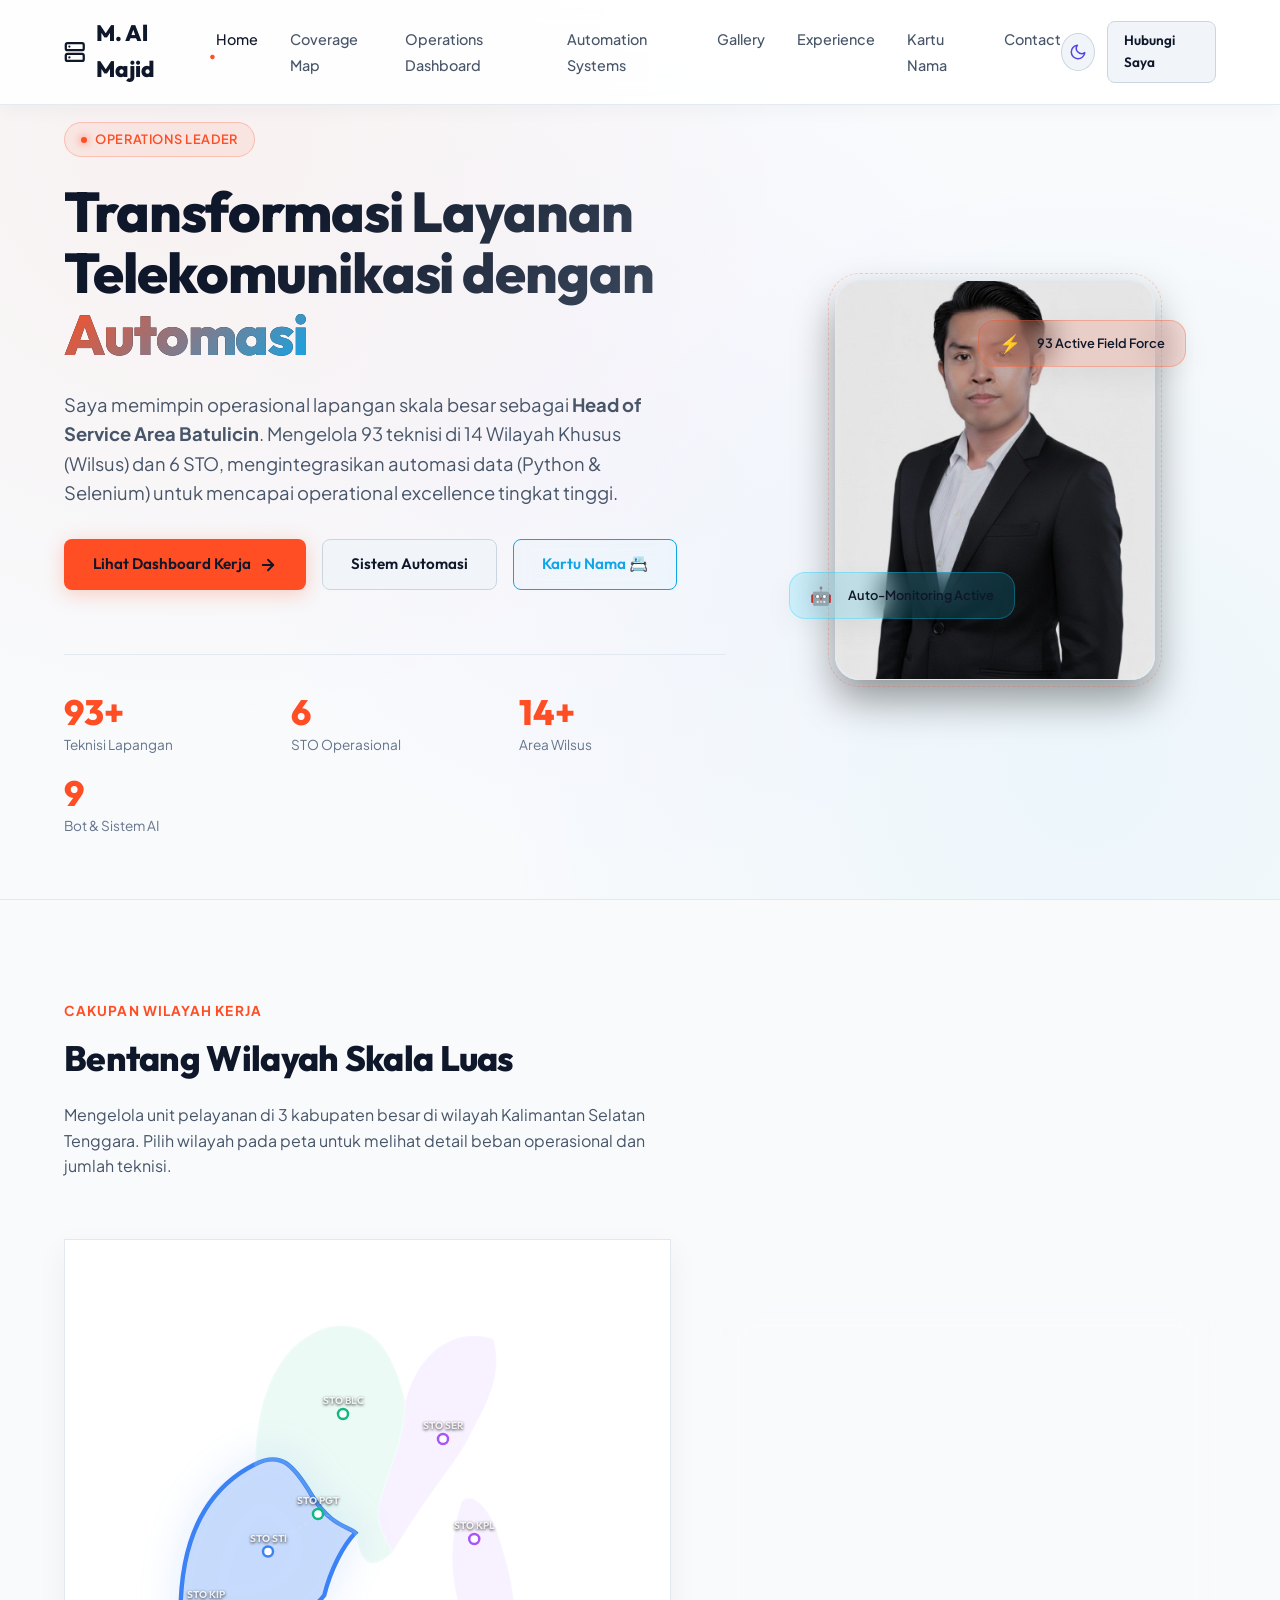
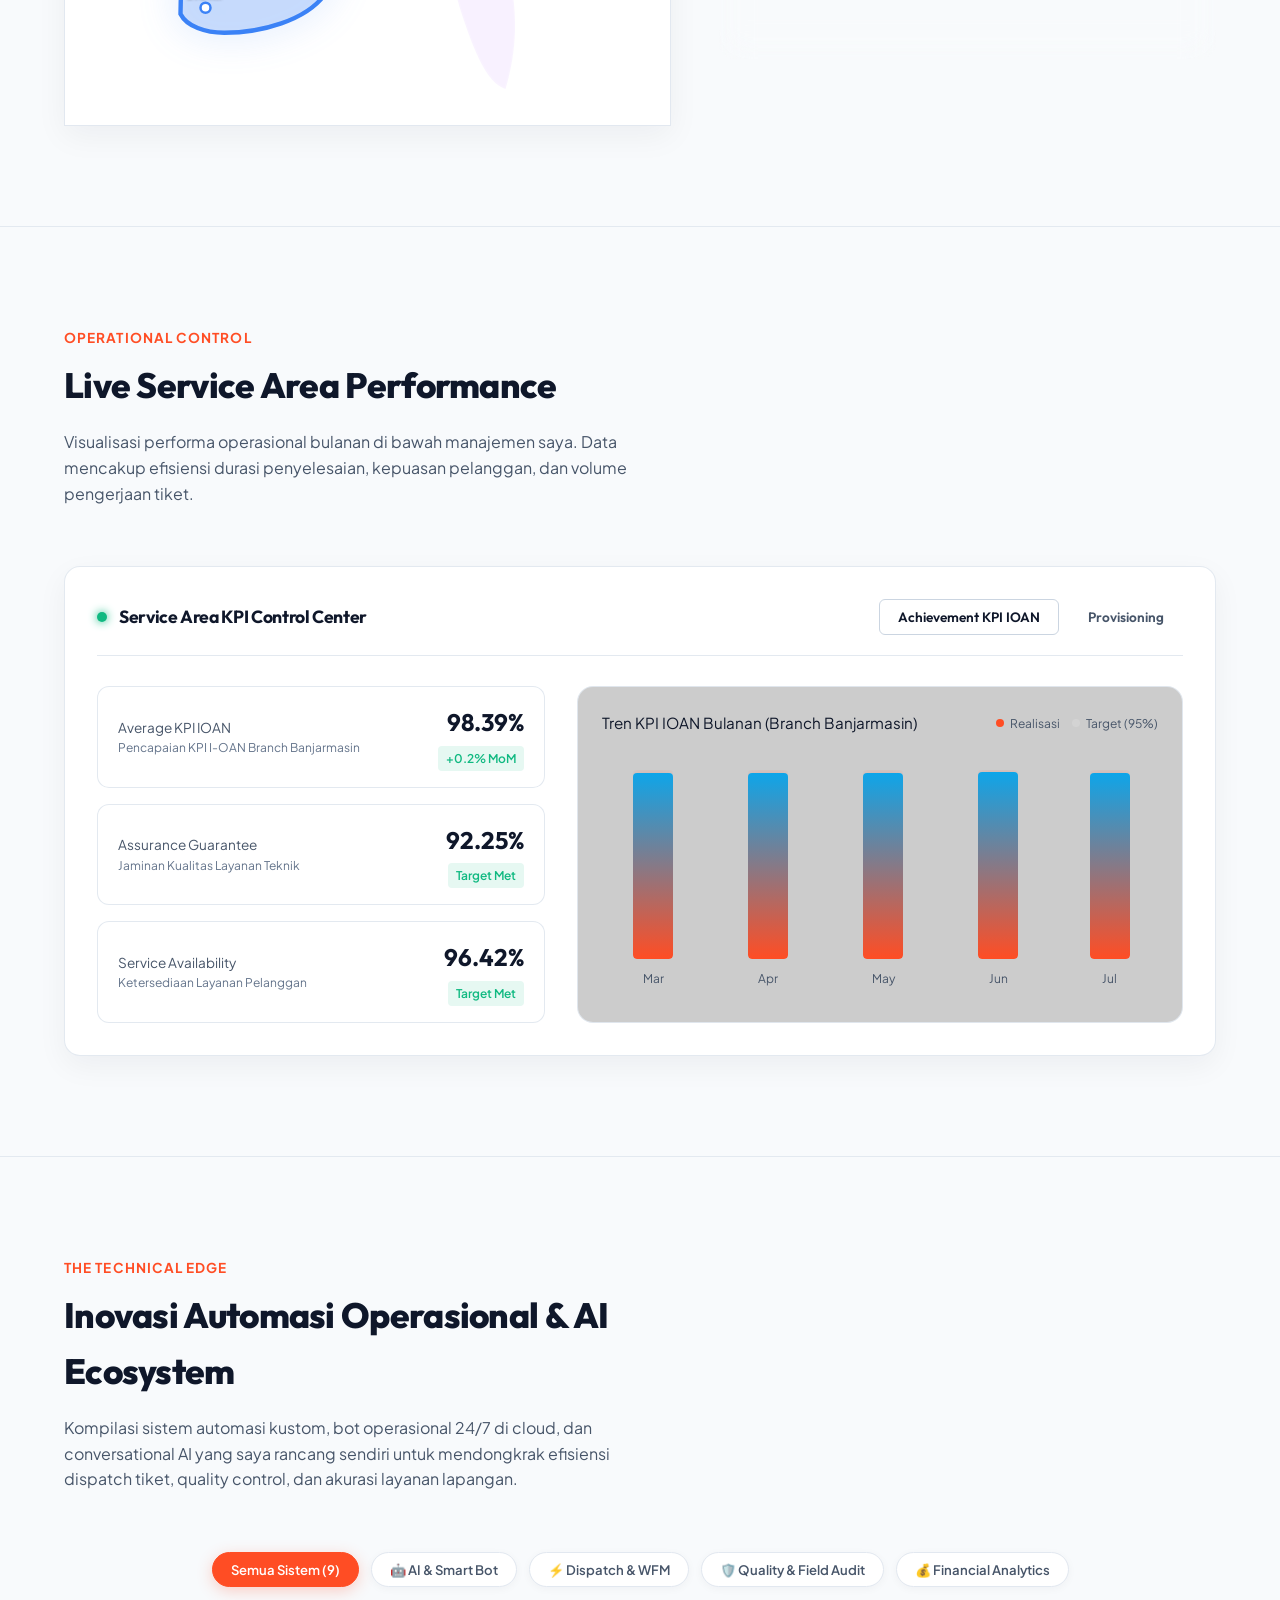
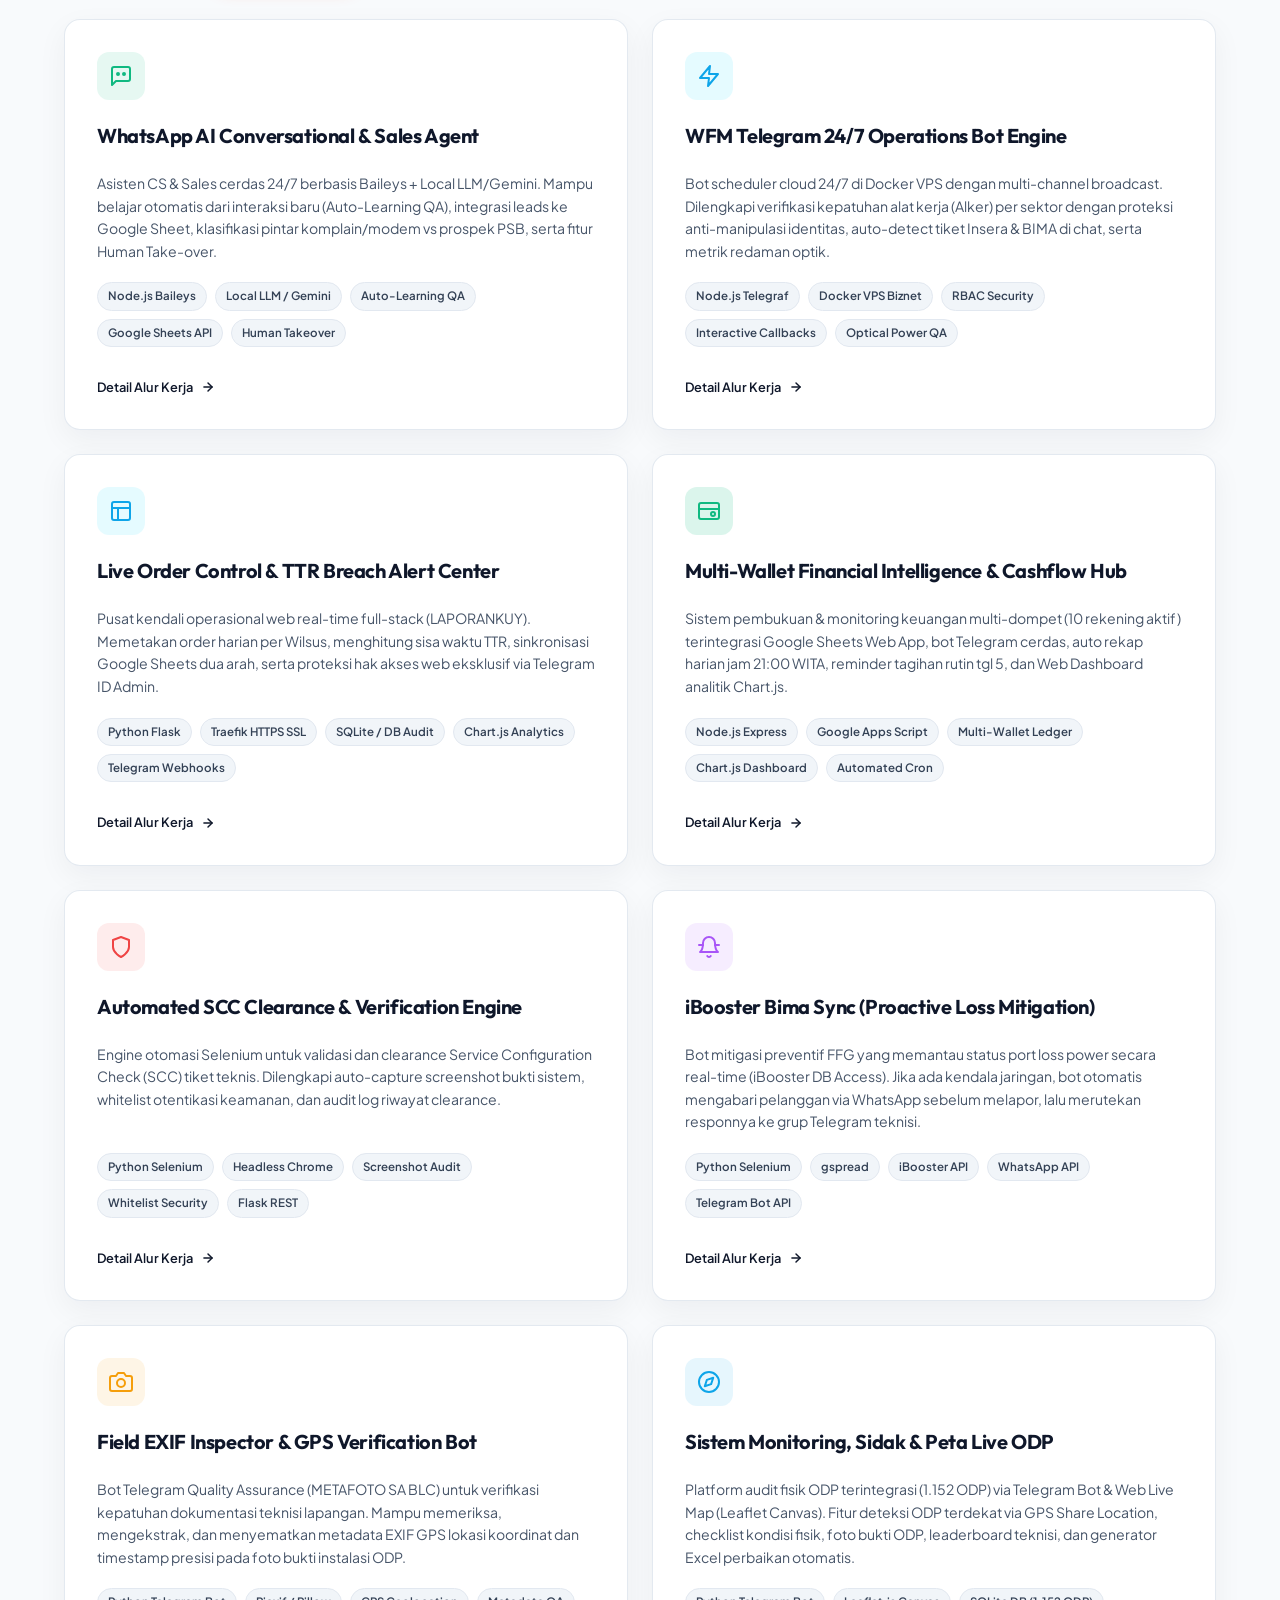
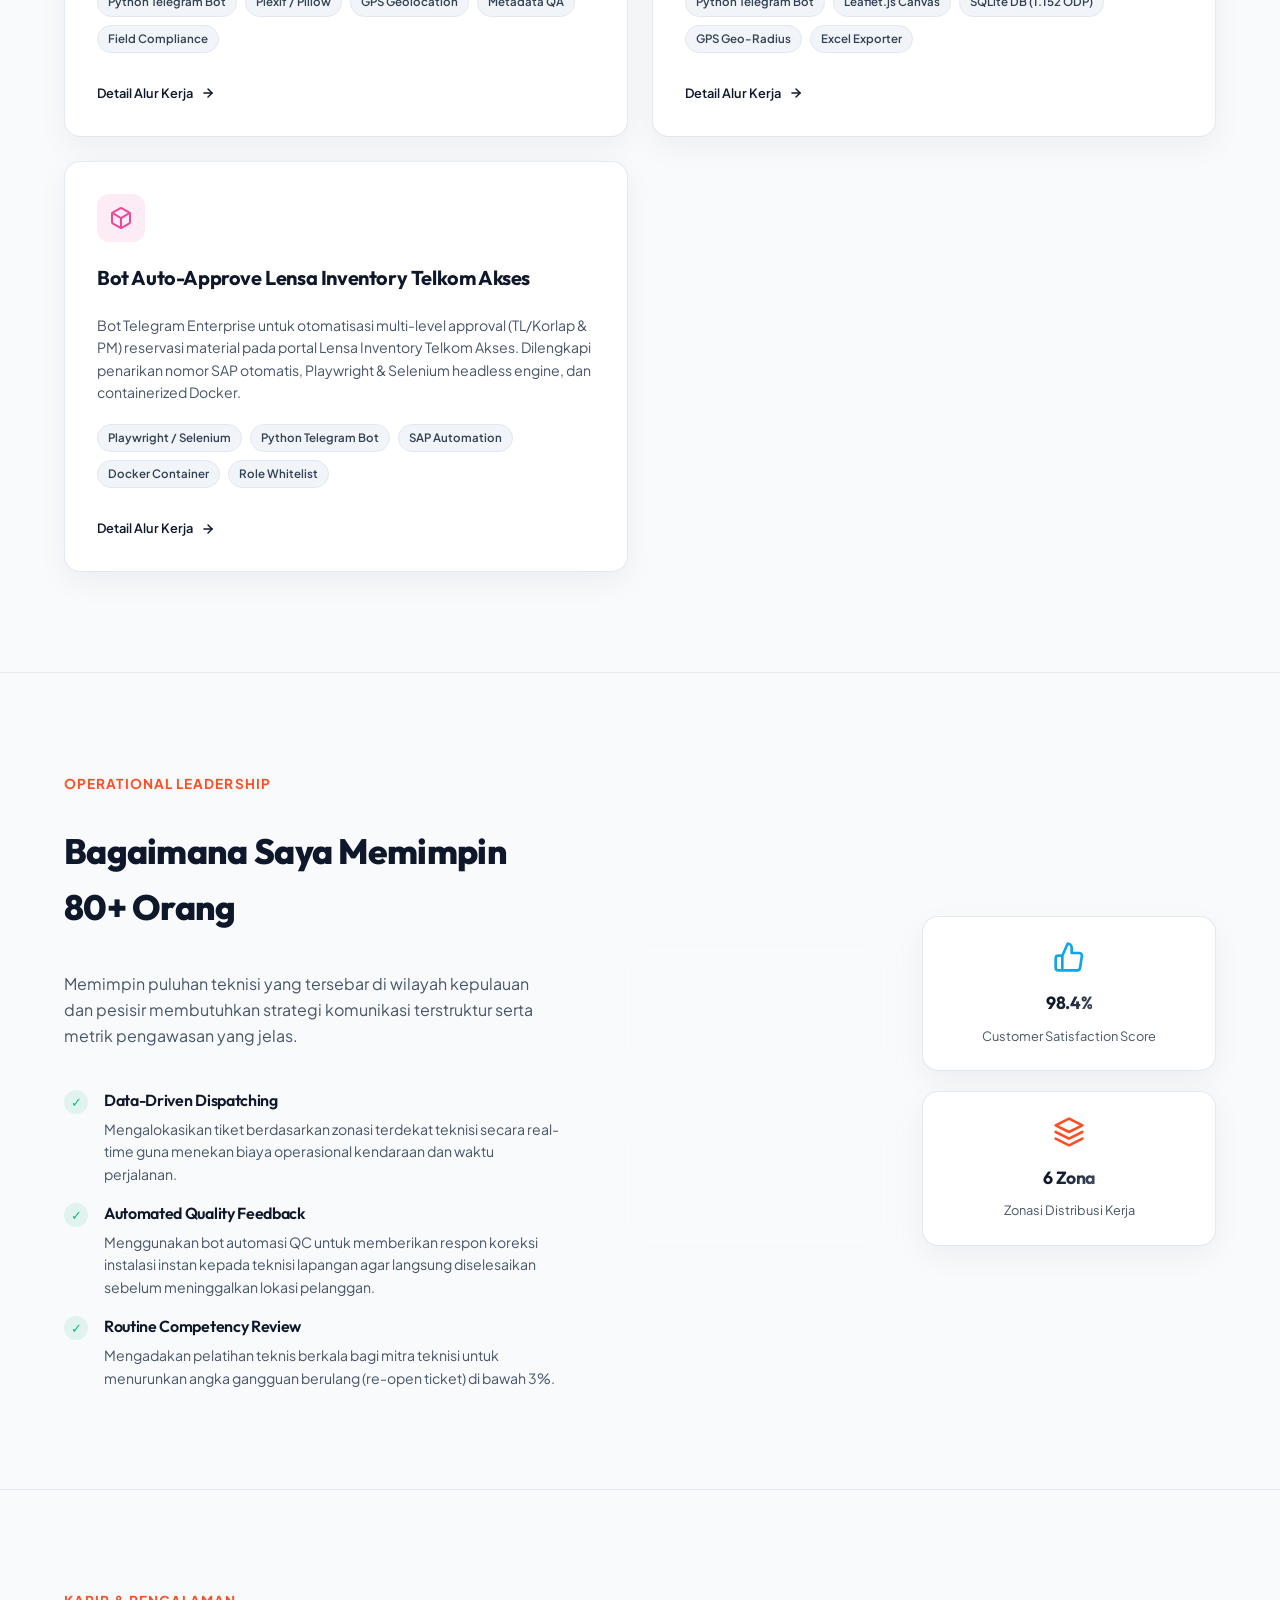
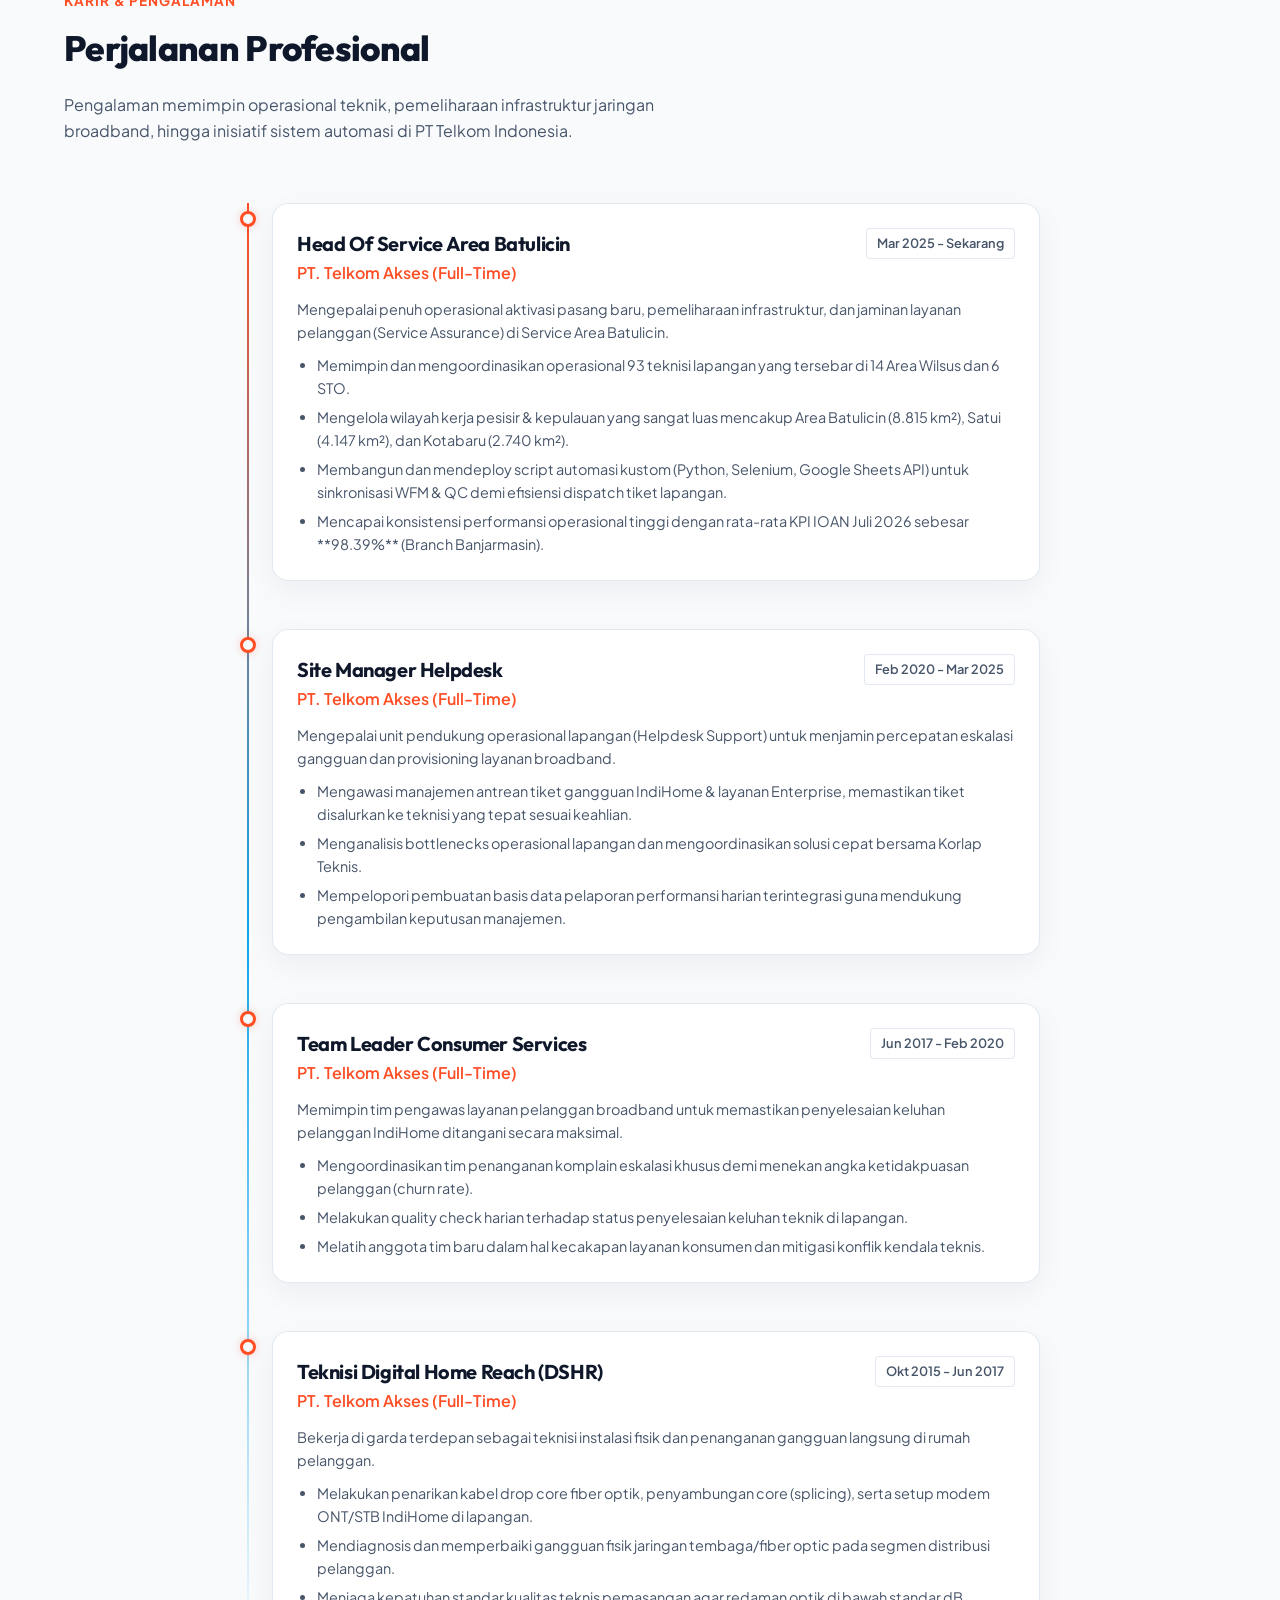
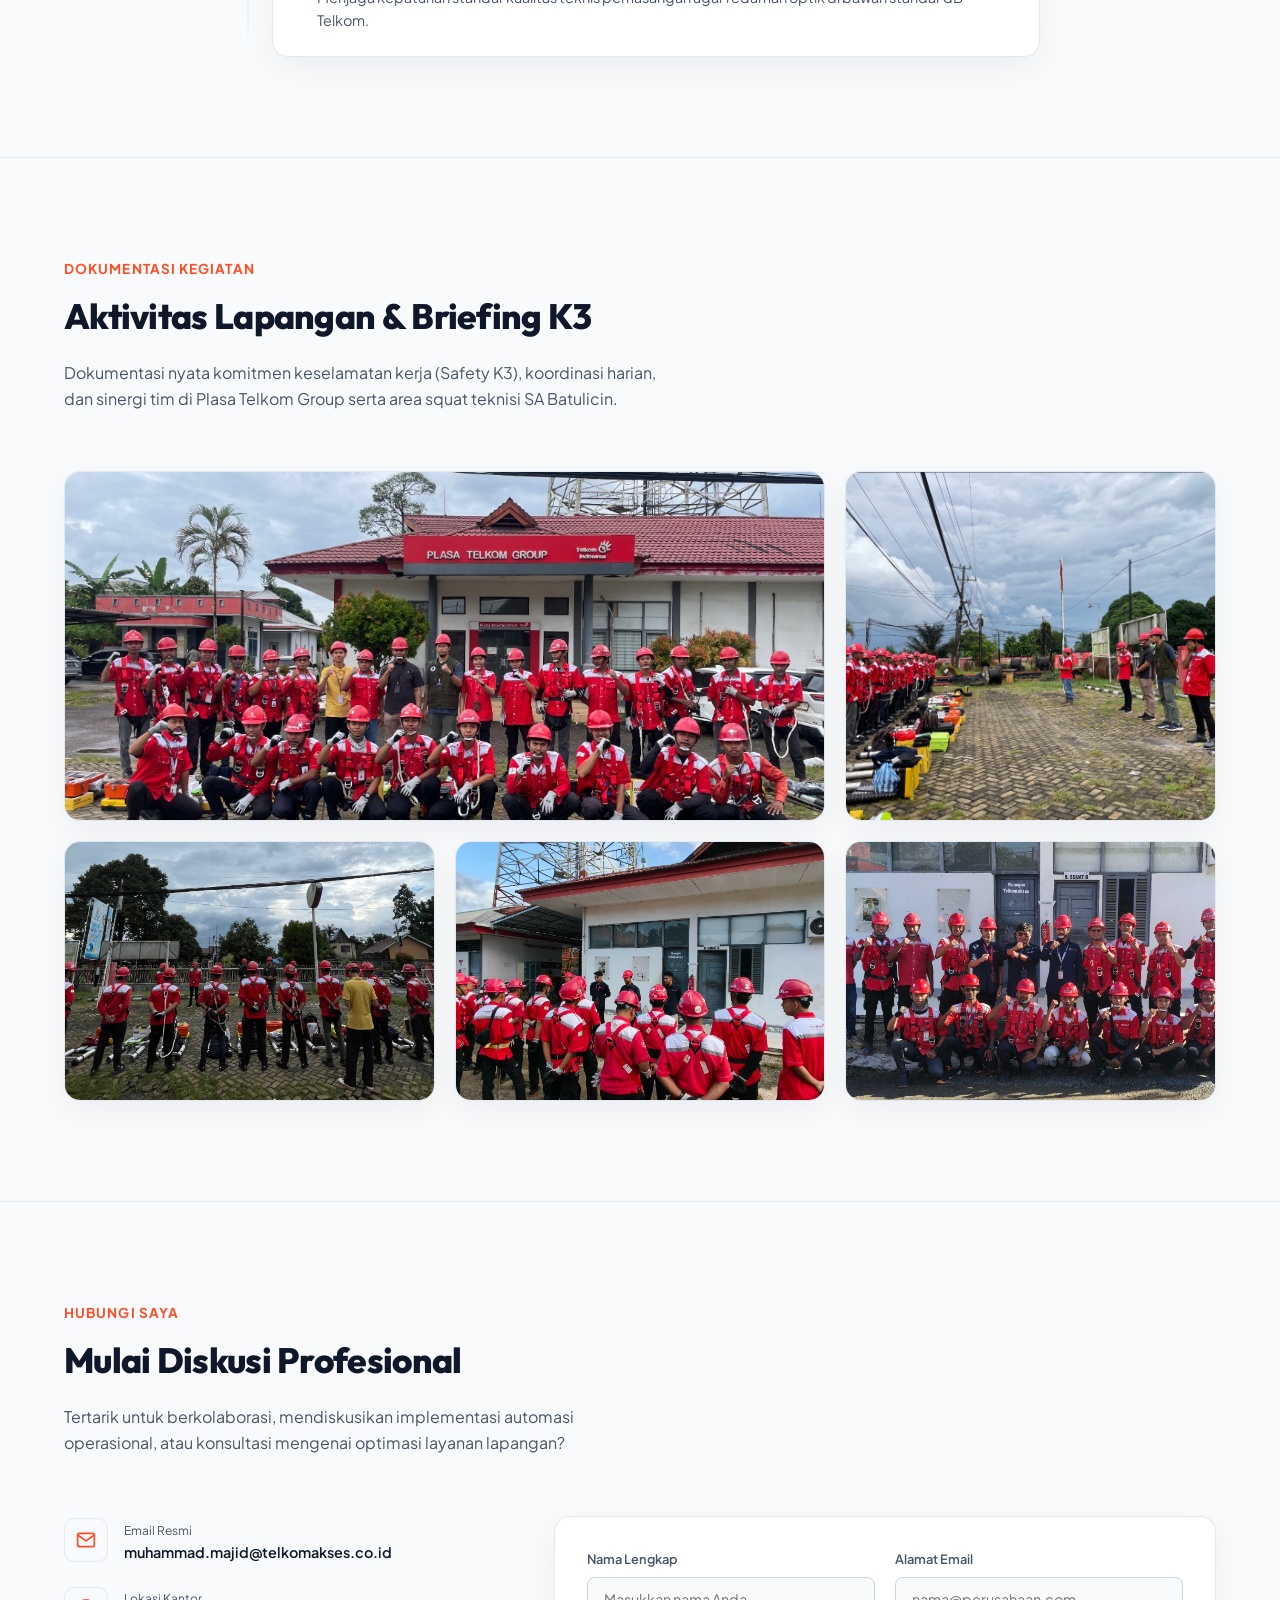
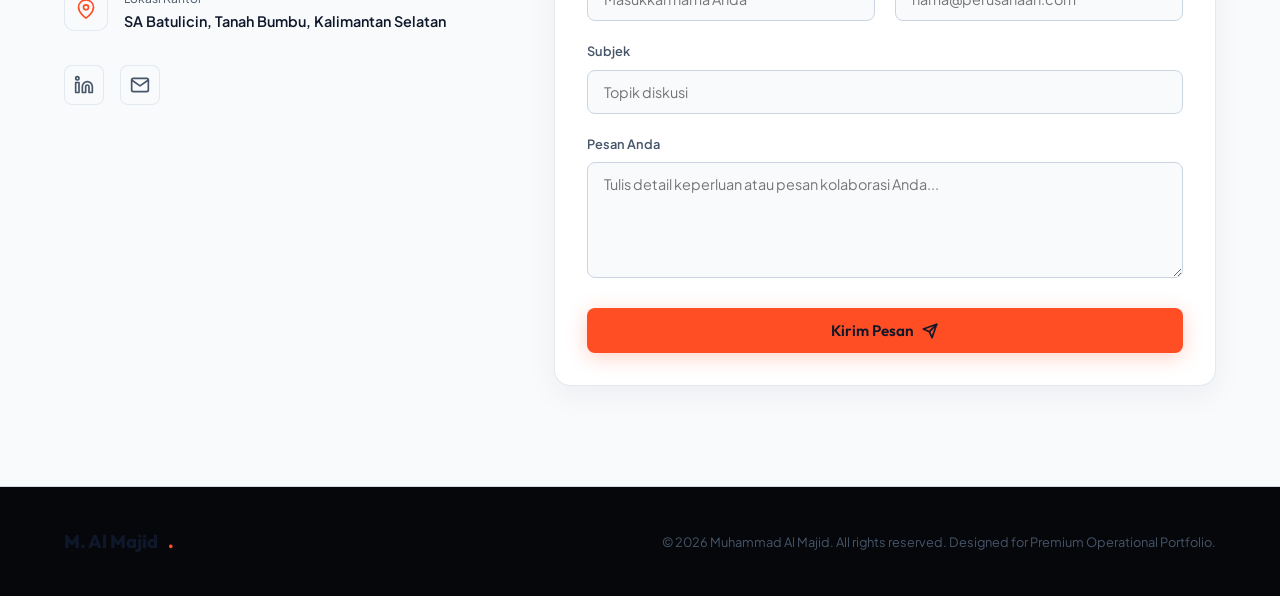
==== commit 1a39a315: "Set Clean Corporate Light as primary default theme and added cache busters v3.1" ====
--- a/index.html
+++ b/index.html
@@ -11,7 +11,7 @@
     <meta name="author" content="Muhammad Al Majid">
     
     <!-- Stylesheets -->
-    <link rel="stylesheet" href="styles.css">
+    <link rel="stylesheet" href="styles.css?v=3.1">
 </head>
 <body>
 
@@ -850,6 +850,6 @@
     </footer>
 
     <!-- Scripts -->
-    <script src="script.js"></script>
+    <script src="script.js?v=3.1"></script>
 </body>
 </html>
--- a/styles.css
+++ b/styles.css
@@ -1,39 +1,39 @@
 @import url('https://fonts.googleapis.com/css2?family=Outfit:wght@300;400;500;600;700;800&family=Plus+Jakarta+Sans:wght@300;400;500;600;700;800&display=swap');
 
 /* ==========================================================================
-   DESIGN TOKENS & RESET
+   DESIGN TOKENS & RESET (DEFAULT: CLEAN CORPORATE TECH LIGHT)
    ========================================================================== */
 :root {
     /* Fonts */
     --font-heading: 'Outfit', sans-serif;
     --font-body: 'Plus Jakarta Sans', sans-serif;
 
-    /* Theme: Executive Slate Navy (Default Dark Mode) */
-    --bg-dark: #0b1329;
-    --bg-dark-alt: #0f1c3f;
-    --bg-card: rgba(18, 30, 58, 0.65);
-    --bg-card-hover: rgba(28, 46, 86, 0.85);
-    --border-color: rgba(148, 163, 184, 0.15);
-    --border-hover: rgba(56, 189, 248, 0.35);
-    --glass-shadow: 0 15px 35px rgba(0, 0, 0, 0.35);
+    /* Theme: Clean Corporate Tech (Default Bright Professional) */
+    --bg-dark: #f8fafc;
+    --bg-dark-alt: #f1f5f9;
+    --bg-card: rgba(255, 255, 255, 0.95);
+    --bg-card-hover: #ffffff;
+    --border-color: rgba(226, 232, 240, 0.95);
+    --border-hover: rgba(203, 213, 225, 1);
+    --glass-shadow: 0 10px 30px rgba(15, 23, 42, 0.06);
     
     /* Brand Accents */
     --primary: #ff4d24;        /* Telkom Orange-Red */
-    --primary-glow: rgba(255, 77, 36, 0.35);
-    --secondary: #00d2ff;      /* Cyan Tech */
-    --secondary-glow: rgba(0, 210, 255, 0.3);
-    --accent: #a855f7;         /* Purple leadership */
+    --primary-glow: rgba(255, 77, 36, 0.25);
+    --secondary: #0ea5e9;      /* Tech Sky Blue */
+    --secondary-glow: rgba(14, 165, 233, 0.25);
+    --accent: #8b5cf6;         /* Purple leadership */
     
     /* Semantic Colors */
     --success: #10b981;        /* Operational excellence */
     --warning: #f59e0b;
     --danger: #ef4444;
     
-    /* Text Colors */
-    --text-primary: #f1f5f9;
-    --text-secondary: #94a3b8;
+    /* Text Colors (Crisp & High Contrast) */
+    --text-primary: #0f172a;
+    --text-secondary: #475569;
     --text-muted: #64748b;
-    --text-white: #ffffff;
+    --text-white: #0f172a;     /* Deep slate for headings */
 
     /* Spacing & Borders */
     --radius-sm: 8px;
@@ -60,9 +60,9 @@
     overflow-x: hidden;
     line-height: 1.6;
     background-image: 
-        radial-gradient(circle at 15% 15%, rgba(255, 77, 36, 0.08) 0%, transparent 45%),
-        radial-gradient(circle at 85% 85%, rgba(0, 210, 255, 0.08) 0%, transparent 45%),
-        radial-gradient(circle at 50% 50%, rgba(99, 102, 241, 0.05) 0%, transparent 55%);
+        radial-gradient(circle at 15% 15%, rgba(255, 77, 36, 0.05) 0%, transparent 45%),
+        radial-gradient(circle at 85% 85%, rgba(14, 165, 233, 0.05) 0%, transparent 45%),
+        radial-gradient(circle at 50% 50%, rgba(139, 92, 246, 0.03) 0%, transparent 55%);
     background-attachment: fixed;
     transition: background-color 0.4s ease, color 0.4s ease;
 }
@@ -1832,6 +1832,24 @@
 /* ==========================================================================
    THEME TOGGLE BUTTON STYLING
    ========================================================================== */
+/* ==========================================================================
+   NAVIGATION STYLING (DEFAULT: CLEAN LIGHT THEME)
+   ========================================================================== */
+nav {
+    position: fixed;
+    top: 0;
+    left: 0;
+    width: 100%;
+    z-index: 1000;
+    background: rgba(255, 255, 255, 0.88);
+    backdrop-filter: blur(12px);
+    -webkit-backdrop-filter: blur(12px);
+    border-bottom: 1px solid rgba(226, 232, 240, 0.9);
+    padding: 16px 0;
+    box-shadow: 0 4px 20px rgba(15, 23, 42, 0.04);
+    transition: var(--transition);
+}
+
 .nav-actions {
     display: flex;
     align-items: center;
@@ -1839,23 +1857,21 @@
 }
 
 .theme-toggle-btn {
-    width: 40px;
-    height: 40px;
+    width: 38px;
+    height: 38px;
     border-radius: 50%;
-    background: var(--bg-card);
-    border: 1px solid var(--border-color);
-    color: var(--text-primary);
+    background: #f1f5f9;
+    border: 1px solid #cbd5e1;
+    color: #475569;
     display: flex;
     align-items: center;
     justify-content: center;
     cursor: pointer;
     transition: var(--transition);
-    position: relative;
-    overflow: hidden;
 }
 
 .theme-toggle-btn:hover {
-    background: var(--bg-card-hover);
+    background: #e2e8f0;
     border-color: var(--primary);
     color: var(--primary);
     box-shadow: 0 0 15px var(--primary-glow);
@@ -1863,216 +1879,277 @@
 }
 
 .theme-toggle-btn .sun-icon {
-    display: block;
+    display: none;
 }
 
 .theme-toggle-btn .moon-icon {
-    display: none;
-}
-
-/* When in Light Theme */
-body.light-theme .theme-toggle-btn .sun-icon {
-    display: none;
-}
-
-body.light-theme .theme-toggle-btn .moon-icon {
     display: block;
     color: #4f46e5;
 }
 
-/* ==========================================================================
-   LIGHT THEME DESIGN SYSTEM (CORPORATE CLEAN TECH)
-   ========================================================================== */
-body.light-theme {
-    --bg-dark: #f8fafc;
-    --bg-dark-alt: #f1f5f9;
-    --bg-card: rgba(255, 255, 255, 0.95);
-    --bg-card-hover: #ffffff;
-    --border-color: rgba(226, 232, 240, 0.9);
-    --border-hover: rgba(203, 213, 225, 1);
-    --glass-shadow: 0 12px 32px rgba(15, 23, 42, 0.08);
-    
-    --text-primary: #0f172a;
-    --text-secondary: #475569;
-    --text-muted: #64748b;
-    --text-white: #0f172a;
-
-    background-color: var(--bg-dark);
-    color: var(--text-primary);
-    background-image: 
-        radial-gradient(circle at 15% 15%, rgba(255, 77, 36, 0.04) 0%, transparent 40%),
-        radial-gradient(circle at 85% 85%, rgba(0, 210, 255, 0.04) 0%, transparent 40%),
-        radial-gradient(circle at 50% 50%, rgba(99, 102, 241, 0.03) 0%, transparent 50%);
-}
-
-body.light-theme nav {
-    background: rgba(255, 255, 255, 0.85);
-    border-bottom: 1px solid rgba(226, 232, 240, 0.9);
-    box-shadow: 0 4px 20px rgba(15, 23, 42, 0.04);
-}
-
-body.light-theme .nav-links a {
-    color: #475569;
-}
-
-body.light-theme .nav-links a:hover,
-body.light-theme .nav-links a.active {
-    color: var(--primary);
-}
-
-body.light-theme .glass-card {
+/* When in Dark Theme */
+body.dark-theme .theme-toggle-btn .sun-icon {
+    display: block;
+    color: #f59e0b;
+}
+
+body.dark-theme .theme-toggle-btn .moon-icon {
+    display: none;
+}
+
+/* Default Light Cards and Elements */
+.glass-card {
     background: #ffffff;
     border: 1px solid rgba(226, 232, 240, 0.95);
     box-shadow: 0 10px 30px rgba(15, 23, 42, 0.05);
-}
-
-body.light-theme .glass-card:hover {
+    border-radius: var(--radius-md);
+    transition: var(--transition);
+}
+
+.glass-card:hover {
     background: #ffffff;
     border-color: rgba(255, 77, 36, 0.35);
     box-shadow: 0 16px 36px rgba(15, 23, 42, 0.09), 0 0 20px rgba(255, 77, 36, 0.08);
 }
 
-body.light-theme .hero-badge {
+.btn-secondary {
+    background: #f1f5f9;
+    color: #0f172a;
+    border: 1px solid #cbd5e1;
+}
+
+.btn-secondary:hover {
+    background: #e2e8f0;
+    color: #0f172a;
+    border-color: #94a3b8;
+}
+
+.hero-badge {
     background: rgba(255, 77, 36, 0.08);
     border: 1px solid rgba(255, 77, 36, 0.25);
     color: var(--primary);
 }
 
-body.light-theme .text-gradient {
-    background: linear-gradient(135deg, #0f172a 30%, #334155 100%);
-    -webkit-background-clip: text;
-    -webkit-text-fill-color: transparent;
-}
-
-body.light-theme .btn-secondary {
-    background: #f1f5f9;
-    color: #0f172a;
-    border: 1px solid #cbd5e1;
-}
-
-body.light-theme .btn-secondary:hover {
-    background: #e2e8f0;
-    color: #0f172a;
-    border-color: #94a3b8;
-}
-
-body.light-theme .hero-stats {
-    border-top: 1px solid #e2e8f0;
-}
-
-body.light-theme .stat-number {
+.stat-number {
     color: var(--primary);
 }
 
-body.light-theme .stat-label {
+.stat-label {
     color: #64748b;
 }
 
-body.light-theme .tech-tag {
+.tech-tag {
     background: #f1f5f9;
     border-color: #e2e8f0;
     color: #334155;
 }
 
-body.light-theme .auto-filter-btn {
+.auto-filter-btn {
     background: #ffffff;
     border-color: #e2e8f0;
     color: #475569;
     box-shadow: 0 2px 8px rgba(15, 23, 42, 0.04);
 }
 
-body.light-theme .auto-filter-btn:hover {
+.auto-filter-btn:hover {
     background: rgba(255, 77, 36, 0.08);
     color: var(--primary);
     border-color: var(--primary);
 }
 
-body.light-theme .auto-filter-btn.active {
+.auto-filter-btn.active {
     background: var(--primary);
     border-color: var(--primary);
     color: #ffffff;
     box-shadow: 0 4px 15px var(--primary-glow);
 }
 
-body.light-theme .map-container {
+.map-container {
     background: #ffffff;
     border: 1px solid #e2e8f0;
     box-shadow: 0 10px 30px rgba(15, 23, 42, 0.05);
 }
 
-body.light-theme .map-svg {
-    filter: drop-shadow(0 4px 12px rgba(15, 23, 42, 0.06));
-}
-
-body.light-theme .timeline-dot {
-    background: #ffffff;
-    border-color: var(--primary);
-    box-shadow: 0 0 0 4px rgba(255, 77, 36, 0.15);
-}
-
-body.light-theme .contact-form input,
-body.light-theme .contact-form textarea {
+.contact-form input,
+.contact-form textarea {
     background: #f8fafc;
     border: 1px solid #cbd5e1;
     color: #0f172a;
 }
 
-body.light-theme .contact-form input:focus,
-body.light-theme .contact-form textarea:focus {
+.contact-form input:focus,
+.contact-form textarea:focus {
     background: #ffffff;
     border-color: var(--primary);
     box-shadow: 0 0 0 3px rgba(255, 77, 36, 0.15);
 }
 
-body.light-theme .workflow-modal-box {
+.workflow-modal-box {
     background: #ffffff;
     border-color: rgba(226, 232, 240, 0.9);
     box-shadow: 0 25px 60px rgba(15, 23, 42, 0.2);
 }
 
-body.light-theme .workflow-modal-header {
+.workflow-modal-header {
     border-bottom: 1px solid #e2e8f0;
 }
 
-body.light-theme .workflow-modal-title {
+.workflow-modal-title {
     color: #0f172a;
 }
 
-body.light-theme .workflow-modal-close {
+.workflow-modal-close {
     background: #f1f5f9;
     border-color: #cbd5e1;
     color: #475569;
 }
 
-body.light-theme .workflow-modal-close:hover {
+.workflow-modal-close:hover {
     background: #fee2e2;
     color: #ef4444;
     border-color: #fca5a5;
 }
 
-body.light-theme .workflow-step-dot {
+.workflow-step-dot {
     background: #ffffff;
     border-color: var(--primary);
 }
 
-body.light-theme .workflow-step-name {
+.workflow-step-name {
     color: #0f172a;
 }
 
-body.light-theme .workflow-step-desc {
+.workflow-step-desc {
     color: #475569;
 }
 
-body.light-theme .workflow-impact-box {
-    background: rgba(16, 185, 129, 0.08);
-    border-color: rgba(16, 185, 129, 0.25);
-}
-
-body.light-theme footer {
-    border-top: 1px solid #e2e8f0;
-    background: #f8fafc;
-}
-
-body.light-theme .footer-copy {
-    color: #64748b;
-}
+/* ==========================================================================
+   DARK THEME OVERRIDE (EXECUTIVE SLATE NAVY BLUE)
+   ========================================================================== */
+body.dark-theme {
+    --bg-dark: #0b1329;
+    --bg-dark-alt: #0f1c3f;
+    --bg-card: rgba(18, 30, 58, 0.7);
+    --bg-card-hover: rgba(28, 46, 86, 0.85);
+    --border-color: rgba(148, 163, 184, 0.15);
+    --border-hover: rgba(56, 189, 248, 0.35);
+    --glass-shadow: 0 15px 35px rgba(0, 0, 0, 0.35);
+    
+    --text-primary: #f1f5f9;
+    --text-secondary: #94a3b8;
+    --text-muted: #64748b;
+    --text-white: #ffffff;
+
+    background-color: var(--bg-dark);
+    color: var(--text-primary);
+    background-image: 
+        radial-gradient(circle at 15% 15%, rgba(255, 77, 36, 0.08) 0%, transparent 45%),
+        radial-gradient(circle at 85% 85%, rgba(0, 210, 255, 0.08) 0%, transparent 45%),
+        radial-gradient(circle at 50% 50%, rgba(99, 102, 241, 0.05) 0%, transparent 55%);
+}
+
+body.dark-theme nav {
+    background: rgba(11, 19, 41, 0.85);
+    border-bottom: 1px solid rgba(148, 163, 184, 0.15);
+    box-shadow: 0 4px 20px rgba(0, 0, 0, 0.3);
+}
+
+body.dark-theme .nav-links a {
+    color: var(--text-secondary);
+}
+
+body.dark-theme .nav-links a:hover,
+body.dark-theme .nav-links a.active {
+    color: #ffffff;
+}
+
+body.dark-theme .theme-toggle-btn {
+    background: rgba(18, 30, 58, 0.8);
+    border-color: rgba(148, 163, 184, 0.2);
+    color: #f1f5f9;
+}
+
+body.dark-theme .glass-card {
+    background: var(--bg-card);
+    border-color: var(--border-color);
+    box-shadow: var(--glass-shadow);
+}
+
+body.dark-theme .glass-card:hover {
+    background: var(--bg-card-hover);
+    border-color: var(--border-hover);
+}
+
+body.dark-theme .btn-secondary {
+    background: rgba(255, 255, 255, 0.05);
+    color: #f1f5f9;
+    border-color: rgba(148, 163, 184, 0.2);
+}
+
+body.dark-theme .btn-secondary:hover {
+    background: rgba(255, 255, 255, 0.1);
+    color: #ffffff;
+}
+
+body.dark-theme .text-gradient {
+    background: linear-gradient(135deg, #ffffff 30%, #94a3b8 100%);
+    -webkit-background-clip: text;
+    -webkit-text-fill-color: transparent;
+}
+
+body.dark-theme .tech-tag {
+    background: rgba(255, 255, 255, 0.05);
+    border-color: rgba(148, 163, 184, 0.15);
+    color: #94a3b8;
+}
+
+body.dark-theme .auto-filter-btn {
+    background: rgba(18, 30, 58, 0.6);
+    border-color: rgba(148, 163, 184, 0.15);
+    color: #94a3b8;
+}
+
+body.dark-theme .map-container {
+    background: rgba(18, 30, 58, 0.65);
+    border-color: rgba(148, 163, 184, 0.15);
+}
+
+body.dark-theme .contact-form input,
+body.dark-theme .contact-form textarea {
+    background: rgba(11, 19, 41, 0.8);
+    border-color: rgba(148, 163, 184, 0.2);
+    color: #ffffff;
+}
+
+body.dark-theme .workflow-modal-box {
+    background: linear-gradient(135deg, rgba(18, 30, 58, 0.98) 0%, rgba(11, 19, 41, 0.98) 100%);
+    border-color: rgba(255, 77, 36, 0.3);
+    box-shadow: 0 25px 60px rgba(0, 0, 0, 0.8);
+}
+
+body.dark-theme .workflow-modal-header {
+    border-bottom: 1px solid rgba(148, 163, 184, 0.15);
+}
+
+body.dark-theme .workflow-modal-title {
+    color: #ffffff;
+}
+
+body.dark-theme .workflow-modal-close {
+    background: rgba(255, 255, 255, 0.05);
+    border-color: rgba(148, 163, 184, 0.2);
+    color: #94a3b8;
+}
+
+body.dark-theme .workflow-step-name {
+    color: #ffffff;
+}
+
+body.dark-theme .workflow-step-desc {
+    color: #94a3b8;
+}
+
+body.dark-theme footer {
+    border-top: 1px solid rgba(148, 163, 184, 0.15);
+    background: rgba(11, 19, 41, 0.8);
+}
